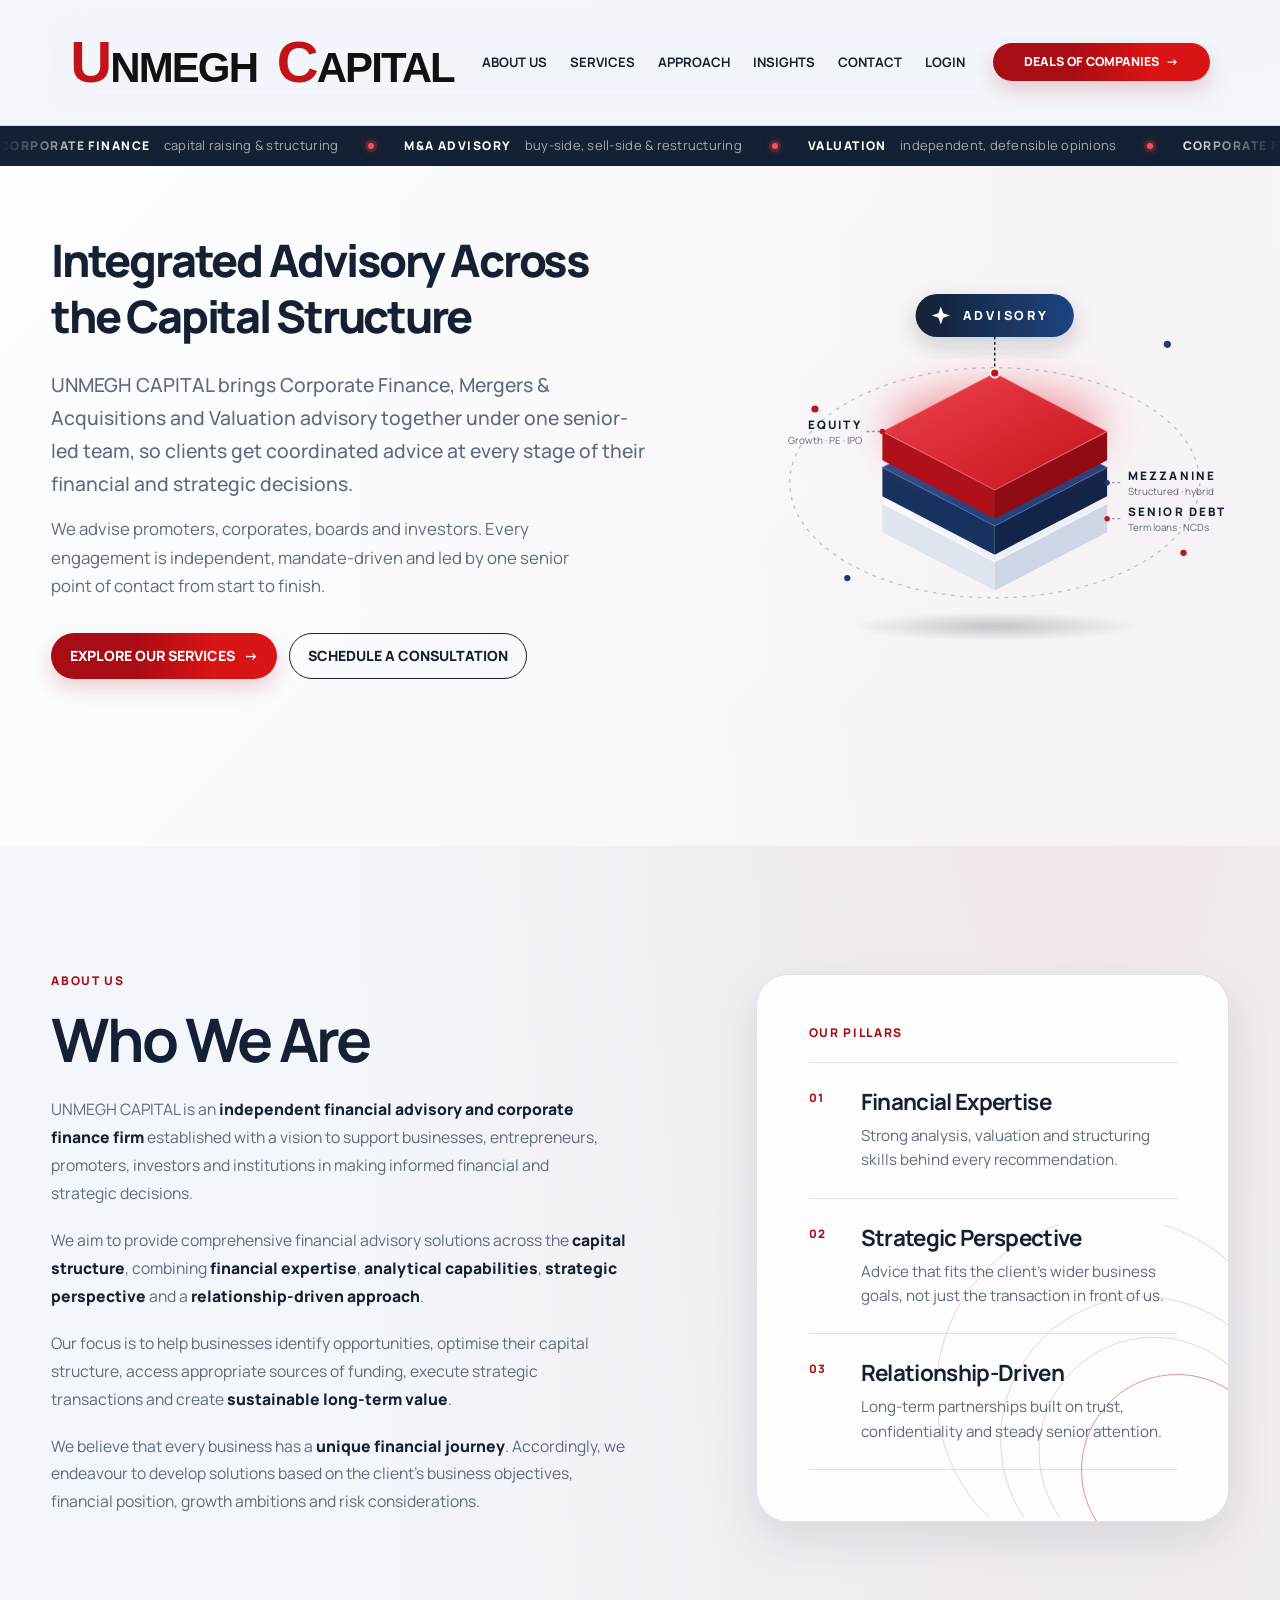
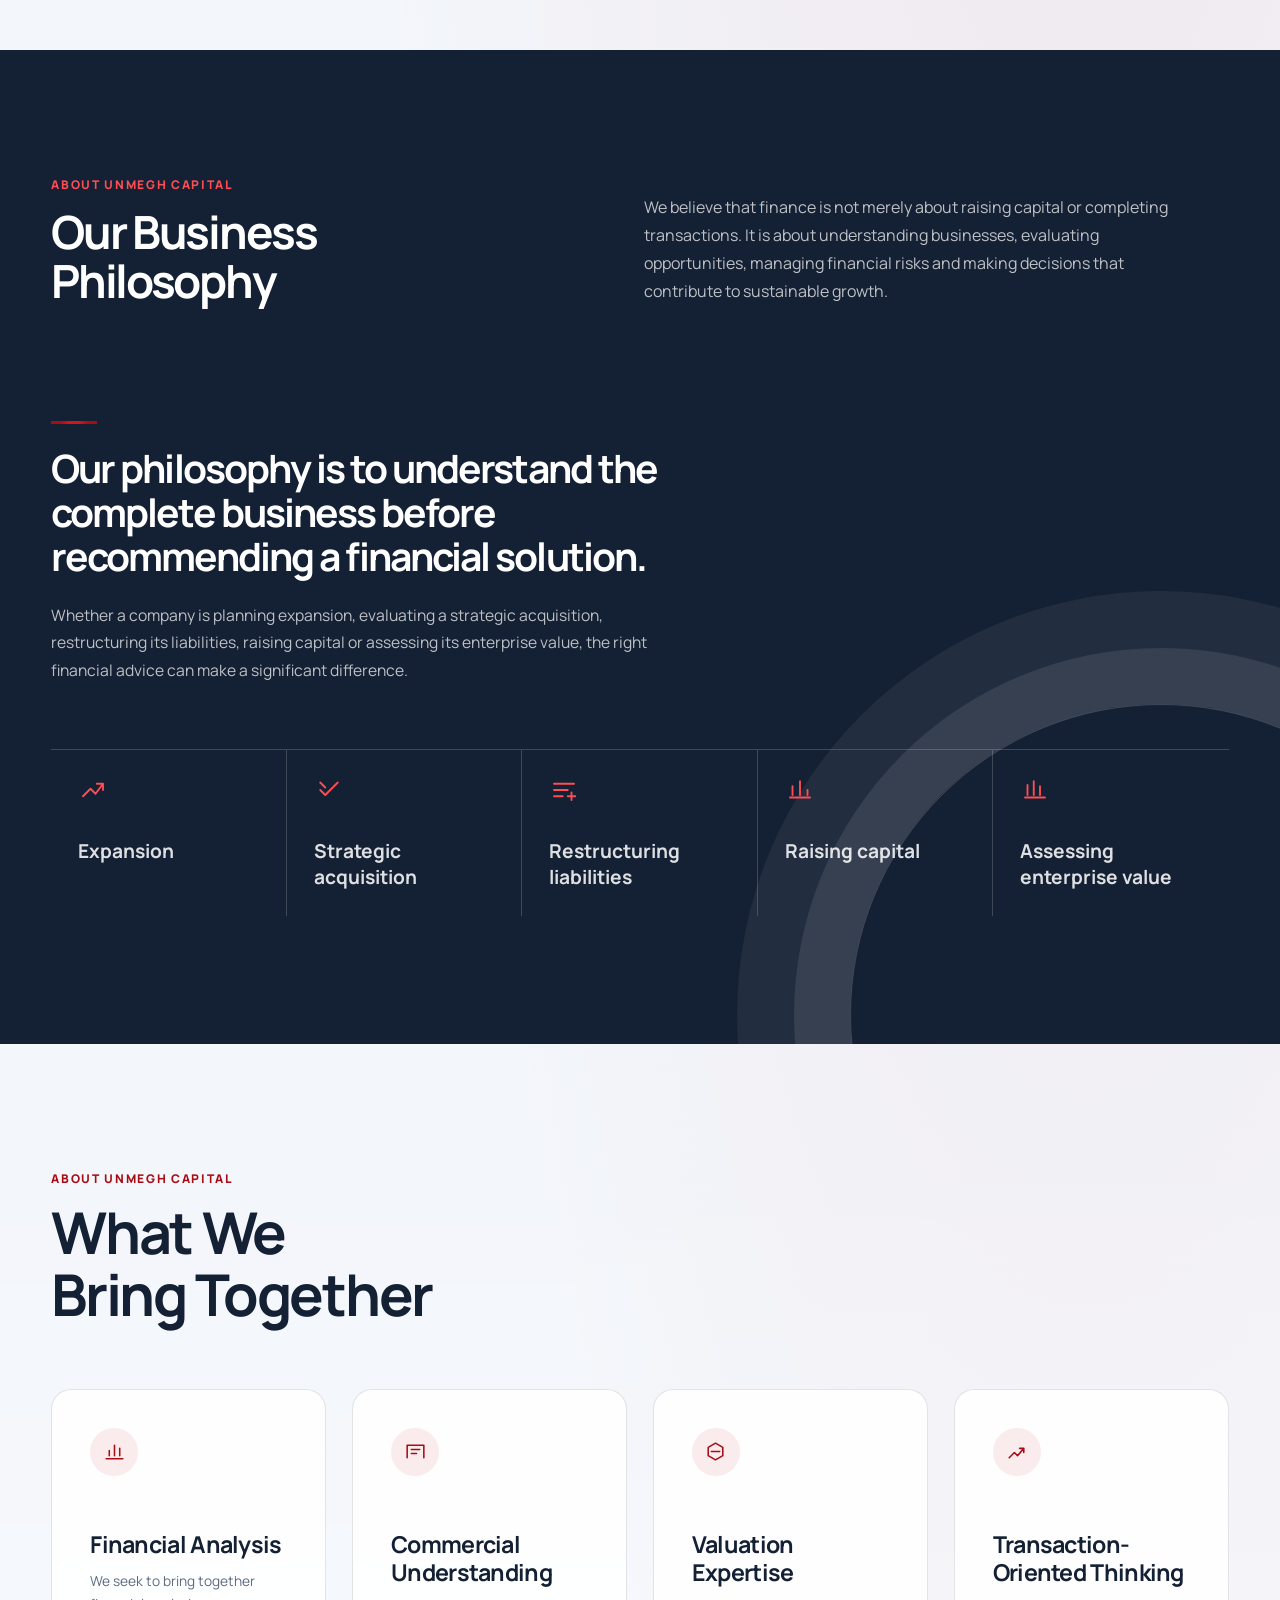
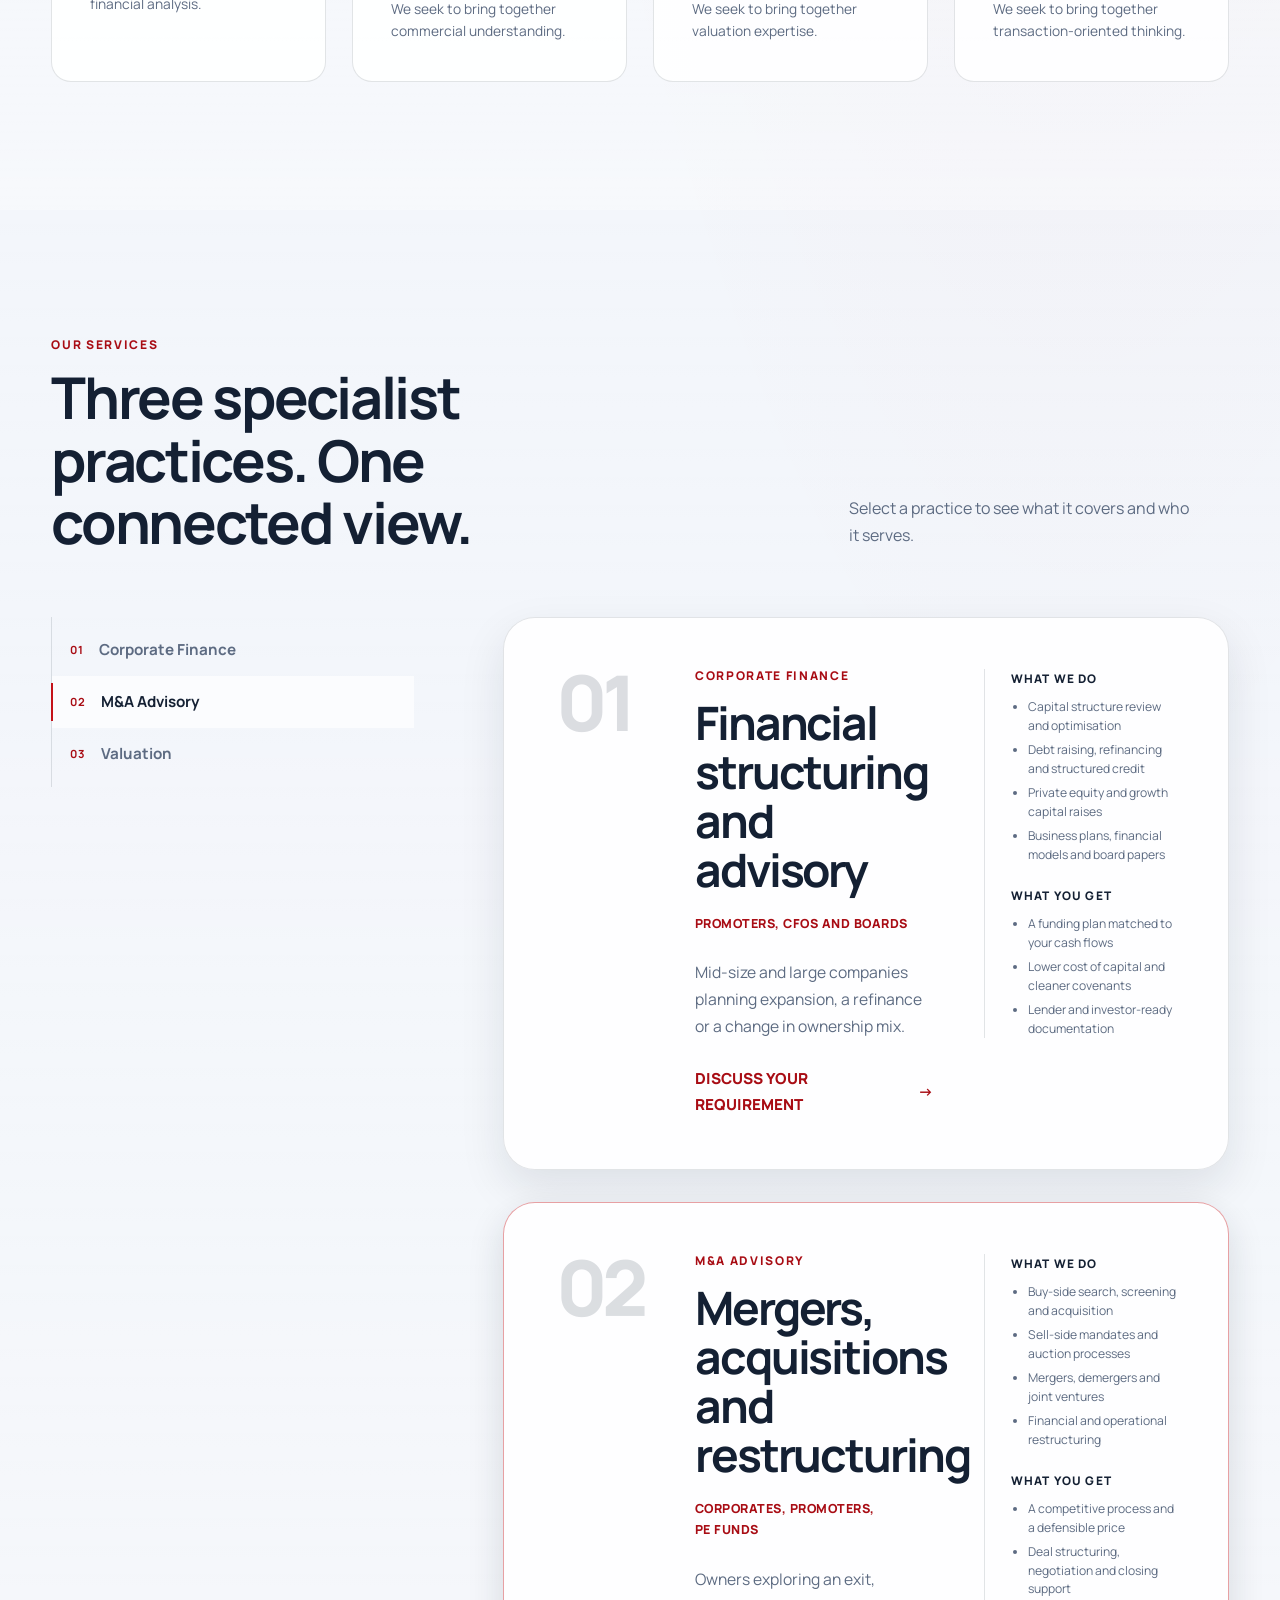
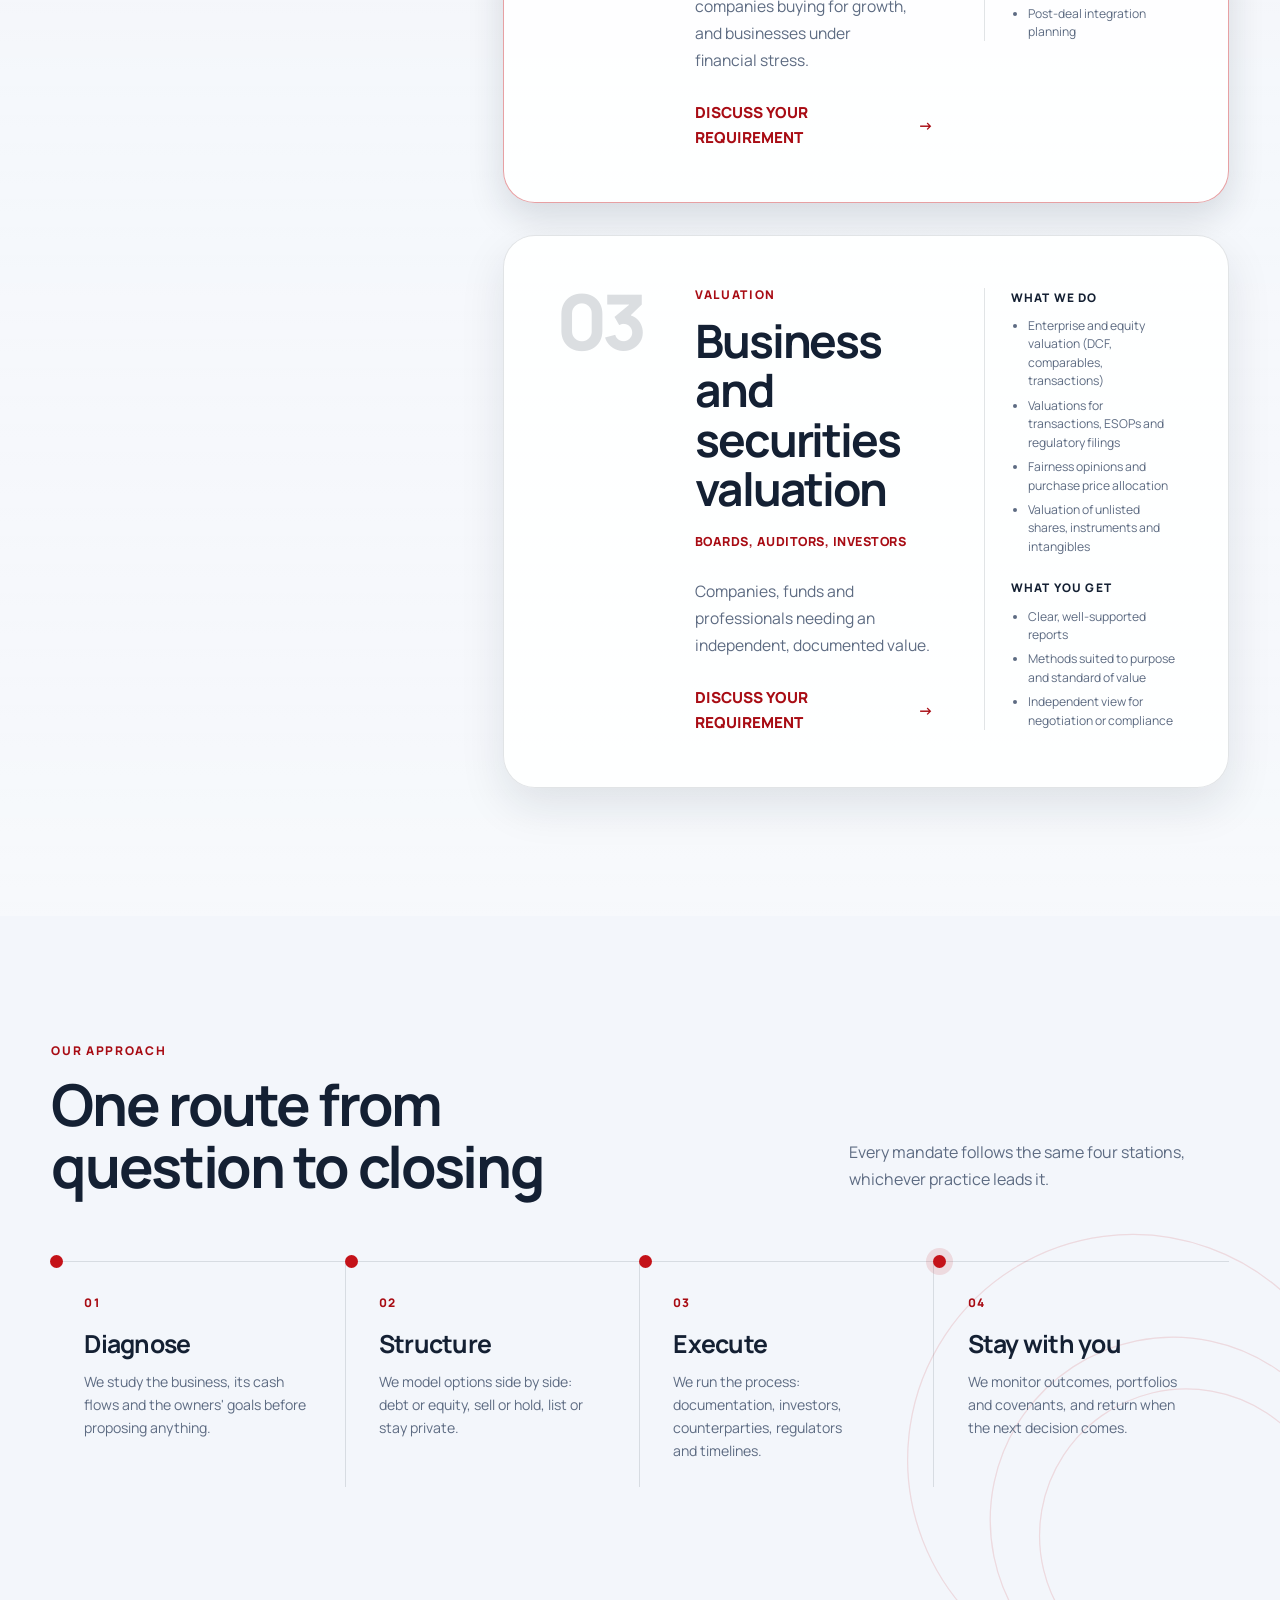
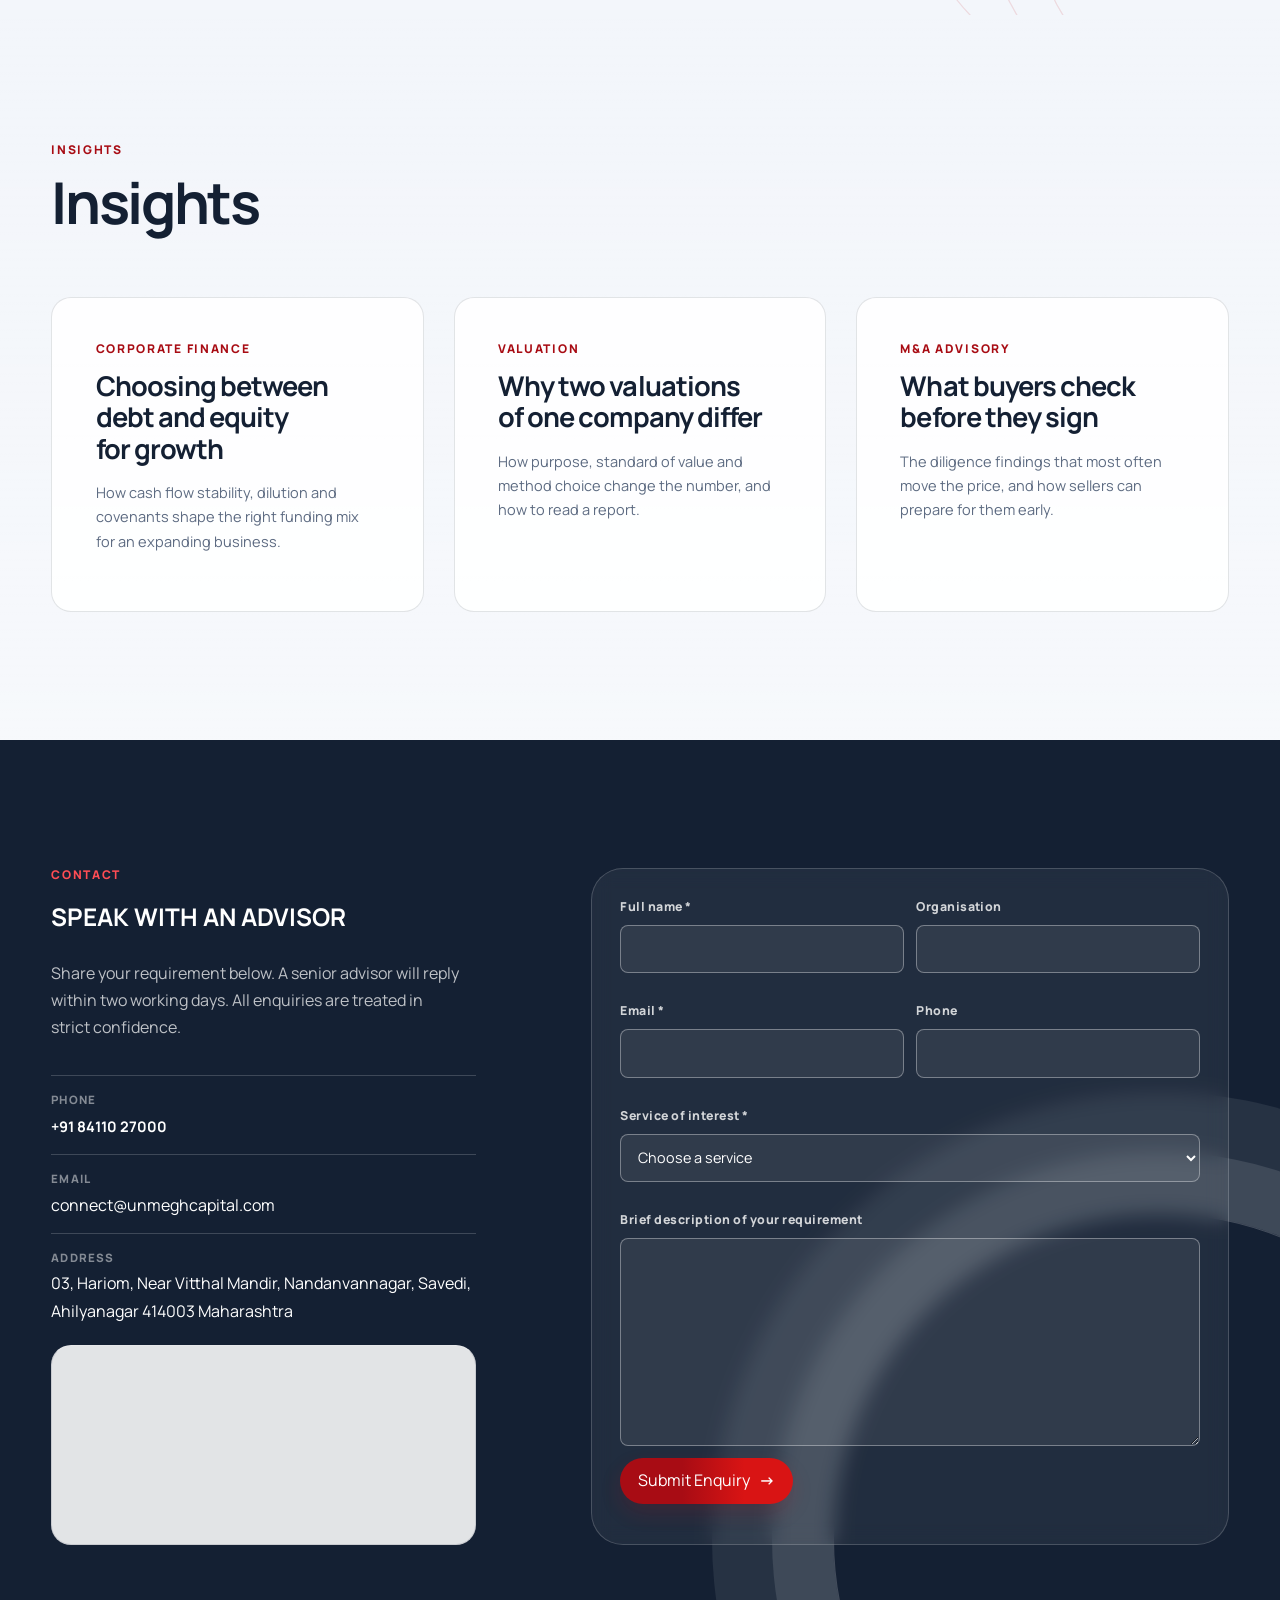
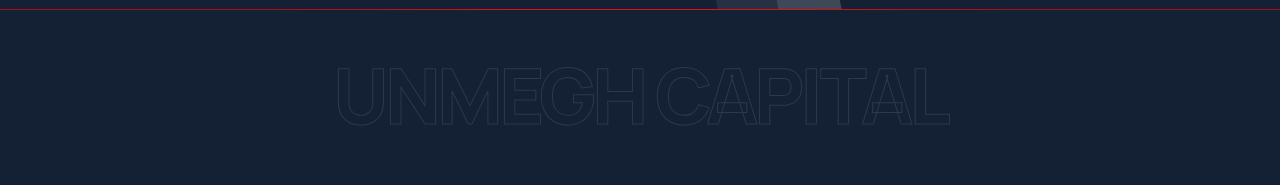
==== index.html @ 8dbcc955 "Replace hero illustration with a capital-structure stack Co-Authored-By: Claude Opus 5.5 <noreply@an" ====
<!doctype html>
<html lang="en">
  <head>
    <meta charset="UTF-8" />
    <meta name="viewport" content="width=device-width, initial-scale=1.0" />
    <meta name="description" content="Independent corporate finance, M&amp;A and valuation advisory." />
    <title>UNMEGH CAPITAL</title>
    <link rel="preconnect" href="https://fonts.googleapis.com" />
    <link rel="preconnect" href="https://fonts.gstatic.com" crossorigin />
    <link href="https://fonts.googleapis.com/css2?family=Manrope:wght@400;500;600;700;800&amp;display=swap" rel="stylesheet" />
    <link rel="stylesheet" href="css/style.css" />
  </head>
  <body class="motion-site" id="top">
    <a class="skip-link" href="#main-content">Skip to content</a>

    <svg class="thread" viewBox="0 0 2 1000" preserveAspectRatio="none" aria-hidden="true">
      <path d="M1 0V1000" pathLength="1" />
    </svg>

    <header class="motion-header" id="page-header">
      <div class="motion-header__inner shell">
        <a class="wordmark" href="#top" aria-label="UNMEGH CAPITAL home"> <span>U</span>NMEGH &nbsp; <span>C</span>APITAL</a>
        <button class="menu-toggle" type="button" aria-expanded="false" aria-controls="site-menu">
          <span></span><span></span><span class="sr-only">Open navigation</span>
        </button>
        <nav class="motion-nav" id="site-menu" aria-label="Main navigation">
          <a href="#about">About Us</a>
          <a href="index.html#services">Services</a>
          <a href="#approach">Approach</a>
          <a href="#insights">Insights</a>
          <a href="#contact">Contact</a>
          <a href="#">Login</a>
          <a class="nav-extra" href="#">Deals of Companies</a>
        </nav>
        <a class="button button--primary header-cta" href="#">Deals of Companies <b aria-hidden="true">&rarr;</b></a>
      </div>
    </header>

    <main id="main-content">
      <section class="capability-marquee" aria-label="Our services">
        <div class="capability-marquee__track">
          <div><span><b>Corporate Finance</b> capital raising &amp; structuring</span><i></i><span><b>M&amp;A Advisory</b> buy-side, sell-side &amp; restructuring</span><i></i><span><b>Valuation</b> independent, defensible opinions</span><i></i><span><b>Corporate Finance</b> capital raising &amp; structuring</span><i></i><span><b>M&amp;A Advisory</b> buy-side, sell-side &amp; restructuring</span><i></i><span><b>Valuation</b> independent, defensible opinions</span><i></i></div>
          <div aria-hidden="true"><span><b>Corporate Finance</b> capital raising &amp; structuring</span><i></i><span><b>M&amp;A Advisory</b> buy-side, sell-side &amp; restructuring</span><i></i><span><b>Valuation</b> independent, defensible opinions</span><i></i><span><b>Corporate Finance</b> capital raising &amp; structuring</span><i></i><span><b>M&amp;A Advisory</b> buy-side, sell-side &amp; restructuring</span><i></i><span><b>Valuation</b> independent, defensible opinions</span><i></i></div>
        </div>
      </section>
      <section class="home-hero section" aria-labelledby="hero-title">
        <div class="shell home-hero__grid">
          <div class="home-hero__copy" data-reveal>
            <!-- <p class="eyebrow">UNMEGH CAPITAL</p> -->
            <h1 id="hero-title">Integrated Advisory Across the Capital Structure</h1>
            <p>UNMEGH CAPITAL brings Corporate Finance, Mergers &amp; Acquisitions and Valuation advisory together under one senior-led team, so clients get coordinated advice at every stage of their financial and strategic decisions.</p>
            <p class="home-hero__support">We advise promoters, corporates, boards and investors. Every engagement is independent, mandate-driven and led by one senior point of contact from start to finish.</p>
            <div class="home-hero__actions">
              <a class="button button--primary" href="#services">Explore Our Services <b aria-hidden="true">&rarr;</b></a>
              <a class="button button--outline" href="#contact">Schedule a Consultation</a>
            </div>
          </div>
          <div class="home-hero__side" data-reveal>
            <svg class="hero-illustration" viewBox="0 0 520 440" role="img" aria-label="Illustration of the capital structure: senior debt, mezzanine and equity layers, with advisory across all of them">
              <defs>
                <linearGradient id="hs-red" x1="0" y1="0" x2="1" y2="1"><stop offset="0" stop-color="#ef4352" /><stop offset="1" stop-color="#c41219" /></linearGradient>
                <linearGradient id="hs-navy" x1="0" y1="0" x2="1" y2="1"><stop offset="0" stop-color="#2f5596" /><stop offset="1" stop-color="#1f3b73" /></linearGradient>
                <linearGradient id="hs-light" x1="0" y1="0" x2="1" y2="1"><stop offset="0" stop-color="#ffffff" /><stop offset="1" stop-color="#e6ebf3" /></linearGradient>
                <linearGradient id="hs-pill" x1="0" y1="0" x2="1" y2="0"><stop offset="0" stop-color="#142033" /><stop offset="1" stop-color="#1f4482" /></linearGradient>
                <radialGradient id="hs-shadow" cx="50%" cy="50%" r="50%"><stop offset="0" stop-color="#142033" stop-opacity=".22" /><stop offset="1" stop-color="#142033" stop-opacity="0" /></radialGradient>
                <filter id="hs-blur" x="-50%" y="-50%" width="200%" height="200%"><feGaussianBlur stdDeviation="22" /></filter>
                <filter id="hs-drop" x="-20%" y="-30%" width="140%" height="180%"><feDropShadow dx="0" dy="10" stdDeviation="12" flood-color="#142033" flood-opacity=".18" /></filter>
              </defs>
              <ellipse cx="260" cy="250" rx="228" ry="128" fill="none" stroke="#8a97ad" stroke-opacity=".55" stroke-width="1.4" stroke-dasharray="4 6" />
              <circle cx="60" cy="168" r="4" fill="#c41219" /><circle cx="452" cy="96" r="4" fill="#1f3b73" /><circle cx="96" cy="356" r="3.5" fill="#1f3b73" /><circle cx="470" cy="328" r="3.5" fill="#c41219" />
              <ellipse cx="260" cy="410" rx="160" ry="16" fill="url(#hs-shadow)" />
              <polygon points="135,273 260,338 260,370 135,305" fill="#dfe5ef" /><polygon points="260,338 385,273 385,305 260,370" fill="#cdd6e4" /><polygon points="260,208 385,273 260,338 135,273" fill="url(#hs-light)" stroke="#ffffff" stroke-opacity=".6" stroke-width="1.2" />
              <polygon points="135,233 260,298 260,330 135,265" fill="#18325f" /><polygon points="260,298 385,233 385,265 260,330" fill="#122548" /><polygon points="260,168 385,233 260,298 135,233" fill="url(#hs-navy)" stroke="#4a6fae" stroke-opacity=".6" stroke-width="1.2" />
              <ellipse cx="260" cy="190" rx="120" ry="48" fill="#e8384a" opacity=".45" filter="url(#hs-blur)" />
              <g class="hero-illustration__float">
                <polygon points="135,193 260,258 260,290 135,225" fill="#b0101a" /><polygon points="260,258 385,193 385,225 260,290" fill="#8f0c14" /><polygon points="260,128 385,193 260,258 135,193" fill="url(#hs-red)" stroke="#ff8a94" stroke-opacity=".6" stroke-width="1.2" />
                <circle class="hero-illustration__pulse" cx="260" cy="128" r="5" fill="#c41219" />
                <circle cx="260" cy="128" r="5" fill="#c41219" stroke="#ffffff" stroke-width="2" />
              </g>
              <path d="M260 88V122" stroke="#142033" stroke-width="1.6" stroke-dasharray="2 4" stroke-linecap="round" />
              <g filter="url(#hs-drop)"><rect x="172" y="40" width="176" height="48" rx="24" fill="url(#hs-pill)" /></g>
              <path d="M200 54l2.6 7.4 7.4 2.6-7.4 2.6-2.6 7.4-2.6-7.4-7.4-2.6 7.4-2.6z" fill="#ffffff" />
              <text x="272" y="69" fill="#ffffff" font-size="14" font-weight="800" letter-spacing="3" text-anchor="middle">ADVISORY</text>
              <g fill="none" stroke="#8a97ad" stroke-width="1.4" stroke-dasharray="2 4" stroke-linecap="round">
                <path d="M118 193H135" /><path d="M385 250H402" /><path d="M385 290H402" />
              </g>
              <circle cx="135" cy="193" r="3" fill="#c41219" /><circle cx="385" cy="250" r="3" fill="#1f3b73" /><circle cx="385" cy="290" r="3" fill="#c41219" />
              <g font-weight="800" letter-spacing="2.4" font-size="13" fill="#142033">
                <text x="112" y="190" text-anchor="end">EQUITY</text>
                <text x="408" y="247">MEZZANINE</text>
                <text x="408" y="287">SENIOR DEBT</text>
              </g>
              <g font-size="11" fill="#5d6b82">
                <text x="112" y="207" text-anchor="end">Growth · PE · IPO</text>
                <text x="408" y="264">Structured · hybrid</text>
                <text x="408" y="304">Term loans · NCDs</text>
              </g>
            </svg>
          </div>
        </div>
      </section>

      <section class="about-intro section" id="about" aria-labelledby="who-we-are-title">
        <div class="shell about-intro__grid">
          <div class="about-copy" data-reveal>
             <div><p class="eyebrow">About Us<h1></h1></p></div>
            <h2 id="who-we-are-title">Who We Are</h2>
            <p>UNMEGH CAPITAL is an <strong>independent financial advisory and corporate finance firm</strong> established with a vision to support businesses, entrepreneurs, promoters, investors and institutions in making informed financial and strategic decisions.</p>
            <p>We aim to provide comprehensive financial advisory solutions across the <strong>capital structure</strong>, combining <strong>financial expertise</strong>, <strong>analytical capabilities</strong>, <strong>strategic perspective</strong> and a <strong>relationship-driven approach</strong>.</p>
            <p>Our focus is to help businesses identify opportunities, optimise their capital structure, access appropriate sources of funding, execute strategic transactions and create <strong>sustainable long-term value</strong>.</p>
            <p>We believe that every business has a <strong>unique financial journey</strong>. Accordingly, we endeavour to develop solutions based on the client's business objectives, financial position, growth ambitions and risk considerations.</p>
          </div>

          <aside class="about-pillar-panel" aria-labelledby="pillars-title" data-reveal>
            <svg class="about-pillar-panel__arcs" viewBox="0 0 400 400" aria-hidden="true"><path d="M52 300A180 180 0 1 1 349 115M88 300A145 145 0 1 1 333 140M125 300A110 110 0 1 1 317 165" /></svg>
            <p class="eyebrow about-pillar-panel__title" id="pillars-title">Our Pillars</p>
            <ul class="about-pillar-list">
              <li><span aria-hidden="true">01</span><div><strong>Financial Expertise</strong><p>Strong analysis, valuation and structuring skills behind every recommendation.</p></div></li>
              <li><span aria-hidden="true">02</span><div><strong>Strategic Perspective</strong><p>Advice that fits the client's wider business goals, not just the transaction in front of us.</p></div></li>
              <li><span aria-hidden="true">03</span><div><strong>Relationship-Driven</strong><p>Long-term partnerships built on trust, confidentiality and steady senior attention.</p></div></li>
            </ul>
          </aside>
        </div>
      </section>

      <section class="about-philosophy section section--dark" aria-labelledby="philosophy-title">
        <div class="shell">
          <div class="about-philosophy__intro" data-reveal>
            <div>
              <p class="eyebrow">About UNMEGH CAPITAL</p>
              <h2 id="philosophy-title">Our Business Philosophy</h2>
            </div>
            <p>We believe that finance is not merely about raising capital or completing transactions. It is about understanding businesses, evaluating opportunities, managing financial risks and making decisions that contribute to sustainable growth.</p>
          </div>
          <blockquote class="about-quote" data-reveal>Our philosophy is to understand the complete business before recommending a financial solution.</blockquote>
          <p class="about-philosophy__context" data-reveal>Whether a company is planning expansion, evaluating a strategic acquisition, restructuring its liabilities, raising capital or assessing its enterprise value, the right financial advice can make a significant difference.</p>
          <ul class="scenario-grid" aria-label="Business scenarios">
            <li data-reveal><svg viewBox="0 0 24 24" aria-hidden="true"><path d="M4 17 10 11l4 4 6-8M15 7h5v5" /></svg><span>Expansion</span></li>
            <li data-reveal><svg viewBox="0 0 24 24" aria-hidden="true"><path d="m5 12 4 4L19 6M5 6l4 4" /></svg><span>Strategic acquisition</span></li>
            <li data-reveal><svg viewBox="0 0 24 24" aria-hidden="true"><path d="M4 7h16M4 12h11M4 17h7M18 14v6m-3-3h6" /></svg><span>Restructuring liabilities</span></li>
            <li data-reveal><svg viewBox="0 0 24 24" aria-hidden="true"><path d="M4 18h16M6 16V9m6 7V5m6 11v-4" /></svg><span>Raising capital</span></li>
            <li data-reveal><svg viewBox="0 0 24 24" aria-hidden="true"><path d="M4 18h16M6 16V8m5 8V5m5 11v-7" /></svg><span>Assessing enterprise value</span></li>
          </ul>
        </div>
      </section>

      <section class="about-strengths section" aria-labelledby="strengths-title">
        <div class="shell">
          <div class="section-heading" data-reveal>
            <div><p class="eyebrow">About UNMEGH CAPITAL</p><h2 id="strengths-title">What We Bring Together</h2></div>
          </div>
          <div class="strength-grid">
            <article data-reveal><span class="strength-icon"><svg viewBox="0 0 24 24" aria-hidden="true"><path d="M4 19h16M7 16v-5m5 5V6m5 10V9" /></svg></span><h3>Financial Analysis</h3><p>We seek to bring together financial analysis.</p></article>
            <article data-reveal><span class="strength-icon"><svg viewBox="0 0 24 24" aria-hidden="true"><path d="M4 18V6h16v12M8 10h8M8 14h5" /></svg></span><h3>Commercial Understanding</h3><p>We seek to bring together commercial understanding.</p></article>
            <article data-reveal><span class="strength-icon"><svg viewBox="0 0 24 24" aria-hidden="true"><path d="M12 4 5 8v8l7 4 7-4V8l-7-4Zm-4 8h8" /></svg></span><h3>Valuation Expertise</h3><p>We seek to bring together valuation expertise.</p></article>
            <article data-reveal><span class="strength-icon"><svg viewBox="0 0 24 24" aria-hidden="true"><path d="M5 18 10 13l3 3 6-7M15 9h4v4" /></svg></span><h3>Transaction-Oriented Thinking</h3><p>We seek to bring together transaction-oriented thinking.</p></article>
          </div>
        </div>
      </section>


      <!-- <section class="capability-marquee" aria-label="Our services">
        <div class="capability-marquee__track">
          <div>Corporate Finance <i>&#9670;</i> M&amp;A Advisory <i>&#9670;</i> Valuation <i>&#9670;</i> Corporate Finance <i>&#9670;</i> M&amp;A Advisory <i>&#9670;</i> Valuation <i>&#9670;</i></div>
          <div aria-hidden="true">Corporate Finance <i>&#9670;</i> M&amp;A Advisory <i>&#9670;</i> Valuation <i>&#9670;</i> Corporate Finance <i>&#9670;</i> M&amp;A Advisory <i>&#9670;</i> Valuation <i>&#9670;</i></div>
        </div>
      </section> -->

      <section class="businesses section" id="services" aria-labelledby="services-title">
        <div class="shell">
          <div class="section-heading" data-reveal>
            <div><p class="eyebrow">Our services</p><h2 id="services-title">Three specialist practices. One connected view.</h2></div>
            <p>Select a practice to see what it covers and who it serves.</p>
          </div>
          <div class="business-layout">
            <div class="business-index" role="tablist" aria-label="UNMEGH CAPITAL practices">
              <button role="tab" aria-selected="true" aria-controls="business-0" data-business-index="0"><em>01</em> Corporate Finance</button>
              <button role="tab" aria-selected="false" aria-controls="business-1" data-business-index="1"><em>02</em> M&amp;A Advisory</button>
              <button role="tab" aria-selected="false" aria-controls="business-2" data-business-index="2"><em>03</em> Valuation</button>
            </div>
            <div class="business-stage">
              <div class="business-panels">
                <article class="business-panel is-active" id="business-0" role="tabpanel" data-business-panel="0">
                  <span class="business-panel__number">01</span>
                  <div class="practice-copy"><p class="eyebrow">Corporate Finance</p><h3>Financial structuring and advisory</h3><p class="practice-client">Promoters, CFOs and boards</p><p>Mid-size and large companies planning expansion, a refinance or a change in ownership mix.</p><a class="text-link" href="#contact" data-service="corporate-finance" aria-label="Discuss your Corporate Finance requirement">Discuss Your Requirement <b aria-hidden="true">&rarr;</b></a></div>
                  <div class="practice-details"><div><h4>What we do</h4><ul><li>Capital structure review and optimisation</li><li>Debt raising, refinancing and structured credit</li><li>Private equity and growth capital raises</li><li>Business plans, financial models and board papers</li></ul></div><div><h4>What you get</h4><ul><li>A funding plan matched to your cash flows</li><li>Lower cost of capital and cleaner covenants</li><li>Lender and investor-ready documentation</li></ul></div></div>
                </article>
                <article class="business-panel" id="business-1" role="tabpanel" data-business-panel="1">
                  <span class="business-panel__number">02</span>
                  <div class="practice-copy"><p class="eyebrow">M&amp;A Advisory</p><h3>Mergers, acquisitions and restructuring</h3><p class="practice-client">Corporates, promoters, PE funds</p><p>Owners exploring an exit, companies buying for growth, and businesses under financial stress.</p><a class="text-link" href="#contact" data-service="ma-advisory" aria-label="Discuss your M&amp;A Advisory requirement">Discuss Your Requirement <b aria-hidden="true">&rarr;</b></a></div>
                  <div class="practice-details"><div><h4>What we do</h4><ul><li>Buy-side search, screening and acquisition</li><li>Sell-side mandates and auction processes</li><li>Mergers, demergers and joint ventures</li><li>Financial and operational restructuring</li></ul></div><div><h4>What you get</h4><ul><li>A competitive process and a defensible price</li><li>Deal structuring, negotiation and closing support</li><li>Post-deal integration planning</li></ul></div></div>
                </article>
                <article class="business-panel" id="business-2" role="tabpanel" data-business-panel="2">
                  <span class="business-panel__number">03</span>
                  <div class="practice-copy"><p class="eyebrow">Valuation</p><h3>Business and securities valuation</h3><p class="practice-client">Boards, auditors, investors</p><p>Companies, funds and professionals needing an independent, documented value.</p><a class="text-link" href="#contact" data-service="valuation" aria-label="Discuss your Valuation requirement">Discuss Your Requirement <b aria-hidden="true">&rarr;</b></a></div>
                  <div class="practice-details"><div><h4>What we do</h4><ul><li>Enterprise and equity valuation (DCF, comparables, transactions)</li><li>Valuations for transactions, ESOPs and regulatory filings</li><li>Fairness opinions and purchase price allocation</li><li>Valuation of unlisted shares, instruments and intangibles</li></ul></div><div><h4>What you get</h4><ul><li>Clear, well-supported reports</li><li>Methods suited to purpose and standard of value</li><li>Independent view for negotiation or compliance</li></ul></div></div>
                </article>
              </div>
              <div class="business-steps" aria-hidden="true"><span></span><span></span><span></span></div>
            </div>
          </div>
        </div>
      </section>

      <section class="approach section" id="approach" aria-labelledby="approach-title">
        <div class="shell">
          <div class="section-heading" data-reveal>
            <div><p class="eyebrow">Our approach</p><h2 id="approach-title">One route from question to closing</h2></div>
            <p>Every mandate follows the same four stations, whichever practice leads it.</p>
          </div>
          <div class="route-grid">
            <article data-reveal><span>01</span><h3>Diagnose</h3><p>We study the business, its cash flows and the owners' goals before proposing anything.</p></article>
            <article data-reveal><span>02</span><h3>Structure</h3><p>We model options side by side: debt or equity, sell or hold, list or stay private.</p></article>
            <article data-reveal><span>03</span><h3>Execute</h3><p>We run the process: documentation, investors, counterparties, regulators and timelines.</p></article>
            <article data-reveal><span>04</span><h3>Stay with you</h3><p>We monitor outcomes, portfolios and covenants, and return when the next decision comes.</p></article>
          </div>
        </div>
        <svg class="watermark watermark--approach" viewBox="0 0 400 400" aria-hidden="true"><path d="M52 300A180 180 0 1 1 349 115M88 300A145 145 0 1 1 333 140M125 300A110 110 0 1 1 317 165" /></svg>
      </section>

      <section class="insights section" id="insights" aria-labelledby="insights-title">
        <div class="shell">
          <div class="section-heading" data-reveal><div><p class="eyebrow">Insights</p><h2 id="insights-title">Insights</h2></div></div>
          <div class="insight-grid">
            <article data-reveal><p class="eyebrow">Corporate finance</p><h3>Choosing between debt and equity for growth</h3><p>How cash flow stability, dilution and covenants shape the right funding mix for an expanding business.</p></article>
            <article data-reveal><p class="eyebrow">Valuation</p><h3>Why two valuations of one company differ</h3><p>How purpose, standard of value and method choice change the number, and how to read a report.</p></article>
            <article data-reveal><p class="eyebrow">M&amp;A advisory</p><h3>What buyers check before they sign</h3><p>The diligence findings that most often move the price, and how sellers can prepare for them early.</p></article>
          </div>
        </div>
      </section>

      <section class="contact section section--dark" id="contact" aria-labelledby="contact-title">
        <div class="shell contact-grid">
          <div class="contact-copy" data-reveal>
            <p class="eyebrow">Contact</p><h2 id="contact-title">SPEAK WITH AN ADVISOR</h2>
            <p>Share your requirement below. A senior advisor will reply within two working days. All enquiries are treated in strict confidence.</p>
            <dl class="contact-details"><div><dt>Phone</dt><dd><a href="tel:+918411027000">+91 84110 27000</a></dd></div><div><dt>Email</dt><dd>connect@unmeghcapital.com</dd></div><div><dt>Address</dt><dd>
              03, Hariom, Near Vitthal Mandir, Nandanvannagar, Savedi, Ahilyanagar 414003 Maharashtra
              <section class="contact-map">
  <div class="contact-map__container">
    <iframe
      src="https://www.google.com/maps/embed?pb=!1m17!1m12!1m3!1d17501.09181695616!2d74.72070186121489!3d19.149651890731576!2m3!1f0!2f0!3f0!3m2!1i1024!2i768!4f13.1!3m2!1m1!2s!5e1!3m2!1sen!2sin!4v1795507110536!5m2!1sen!2sin"
      width="600"
      height="450"
      style="border:0;"
      allowfullscreen=""
      loading="lazy"
      referrerpolicy="strict-origin-when-cross-origin">
    </iframe>
  </div>
</section></dd></div></dl>
          </div>
          <form class="contact-form" id="contact-form" novalidate data-reveal>
            <div><label for="f-name">Full name *</label><input id="f-name" name="name" autocomplete="name" required /><p class="form-error" id="e-name"></p></div>
            <div><label for="f-org">Organisation</label><input id="f-org" name="org" autocomplete="organization" /></div>
            <div><label for="f-email">Email *</label><input id="f-email" name="email" type="email" autocomplete="email" required /><p class="form-error" id="e-email"></p></div>
            <div><label for="f-phone">Phone</label><input id="f-phone" name="phone" type="tel" autocomplete="tel" /></div>
            <div class="contact-form__full"><label for="f-svc">Service of interest *</label><select id="f-svc" name="svc" required><option value="">Choose a service</option><option value="corporate-finance">Corporate Finance</option><option value="ma-advisory">M&amp;A Advisory</option><option value="valuation">Valuation</option><option value="other">Not sure yet</option></select><p class="form-error" id="e-svc"></p></div>
            <div class="contact-form__full contact-form__message"><label for="f-msg">Brief description of your requirement</label><textarea id="f-msg" name="msg"></textarea></div>
            <div class="contact-form__full"><button class="button button--primary" type="submit">Submit Enquiry <b aria-hidden="true">&rarr;</b></button></div>
            <p class="form-message contact-form__full" id="form-message" role="status"></p>
          </form>
        </div>
      </section>
    </main>

    <footer class="site-footer">
      <div class="shell footer-grid">
        <!-- <div class="footer-brand"><a class="wordmark wordmark--light" href="#top">UNMEGH<span></span>CAPITAL</a><p>Independent corporate finance, M&amp;A and valuation advisory.</p><p><a href="mailto:connect@unmeghcapital.com">connect@unmeghcapital.com</a><br /><a href="tel:+918411027000">+91 84110 27000</a><br /><a href="https://www.unmeghcapital.com">www.unmeghcapital.com</a></p></div>
        <div><h2>Services</h2><a href="#services" data-service="corporate-finance">Corporate Finance</a><a href="#services" data-service="ma-advisory">M&amp;A Advisory</a><a href="#services" data-service="valuation">Valuation</a></div>
        <div><h2>Firm</h2><a href="about.html">About Us</a><a href="#approach">Approach</a><a href="#insights">Insights</a><a href="#contact">Contact</a></div>
      </div>
      <div class="shell footer-legal"><p>&copy; 2026 UNMEGH CAPITAL.</p><a class="back-to-top" href="#top" aria-label="Back to top">&uarr;</a></div> -->
      <div class="footer-ghost" aria-hidden="true">UNMEGH CAPITAL</div>
    </footer>

    <script type="module" src="js/main.js"></script>
  </body>
</html>
---- css/style.css ----
:root {
  --bg: #f3f6fb;
  --surface: rgba(255, 255, 255, 0.88);
  --surface-strong: #ffffff;
  --text: #142033;
  --muted: #5d6b82;
  --logo:#111111;
  --line: rgba(20, 32, 51, 0.12);
  --accent: #c41219;
  --accent-mid: #d91414;
  --accent-light: #ff4d54;
  --accent-dark: #a80c14;
  --accent-gradient: linear-gradient(90deg,rgba(168, 12, 20, 1) 20%, rgba(217, 20, 20, 1) 40%, rgba(217, 20, 20, 1) 60%, rgba(168, 12, 20, 1) 80%);
  --shadow: 0 18px 45px rgb(255, 230, 0);

}

* {
  box-sizing: border-box;
}

html {
  scroll-behavior: smooth;
}

body {
  margin: 0;
  font-family: "Manrope", sans-serif;
  color: var(--logo);
  background:
    radial-gradient(circle at top left, rgba(254, 6, 6, 0.296), transparent 28%)}

a {
  color: inherit;
  text-transform: uppercase;
  text-decoration: none;
}

.reveal {
  opacity: 0;
  transform: translateY(28px);
  transition:
    opacity 0.75s ease,
    transform 0.75s ease;
  transition-delay: var(--reveal-delay, 0s);

}

.reveal.is-visible {
  opacity: 1;
  transform: translateY(0);
}

.site-header {
  position: sticky;
  top: 0;
  z-index: 1000;
  padding: 18px 24px;
  backdrop-filter: blur(18px);
}

.navbar {
  max-width: 1180px;
  margin: 0 auto;
  padding: 16px 22px;
  display: flex;
  align-items: center;
  justify-content: space-between;
  gap: 20px;
  border: 1px solid var(--line);
  border-radius: 22px;
  background: var(--surface);
  box-shadow: var(--shadow);
}

.brand {
  display: flex;
  align-items: center;
  gap: 12px;
  min-width: 0;
}

.brand-text {
  font-size: 2rem;
  font-weight: 800;
  letter-spacing: 0.01em;
  white-space: nowrap;
}

.nav-links {
  list-style: none;
  display: flex;
  align-items: center;
  justify-content: center;
  gap: 28px;
  margin: 0;
  padding: 0;
  flex: 1;
  
}

.nav-links a {
  font-size: 0.96rem;
  font-weight: 600;
  color: var(--text);
}

.nav-cta {
  display: inline-flex;
  align-items: center;
  justify-content: center;
  min-height: 48px;
  padding: 0 22px;
  border-radius: 999px;
  background: var(--accent-gradient);
  color: #ffffff;
  font-size: 0.95rem;
  font-weight: 700;
  box-shadow: 0 10px 24px rgba(255, 80, 80, 0.633);
  text-transform: uppercase;

}

main {
  padding: -2px 24px 60px;
}

.hero {
  position: relative;
  isolation: isolate;
  overflow: hidden;
  max-width: 100wh;
  margin: 0 auto;
  min-height: calc(100vh - 120px);
  display: grid;
  grid-template-columns: 1.1fr 0.9fr;
  gap: 28px;
  align-items: center;
  padding: 40px 32px;
  border-radius: 32px;
}

.hero::before {
  content: "";
  position: absolute;
  inset: 0 auto auto 0;
  width: 100%;
  height: 90vh;
  background:
 linear-gradient(90deg,rgb(255, 208, 210) 28%, rgb(215, 26, 26) 50%, rgba(217, 20, 20, 1) 60%, rgba(168, 12, 20, 1) 80%), 
    url("images/bg-1.jpg") center/cover no-repeat;
  /*opacity: 0.5;*/
  z-index: 0;
  pointer-events: none;
}

.hero-content {
  position: relative;
  z-index: 1;
}

.hero-copy {
  padding: 24px 5px;
}

.eyebrow {
  margin: 0 0 14px;
  color: var(--accent-dark);
  font-size: 0.82rem;
  font-weight: 800;
  letter-spacing: 0.18em;
  text-transform: uppercase;
}

.hero h1 {
  margin: 0;
  max-width: 12ch;
  font-size: clamp(2.7rem, 6vw, 5rem);
  line-height: 0.96;
  letter-spacing: -0.05em;
}

.hero-text {
  max-width: 600px;
  margin: 22px 0 0;
  color: var(--muted);
  font-size: 1.05rem;
  line-height: 1.8;
}

.hero-card-wrap {
  display: flex;
}

.main-image {
  margin-top: 22px;
  max-width: 420px;
  border-radius: 18px;
  overflow: hidden;
  border: 1px solid rgba(255, 255, 255, 0.35);
  box-shadow: 0 18px 35px rgba(5, 16, 38, 0.35);
}

.main-image img {
  width: 100%;
  height: auto;
  display: block;
}

.feature-card {
  width: 80%;
  padding: 15px;
  border: 1px solid rgba(20, 32, 51, 0.08);
  border-radius: 28px;
  background:
    linear-gradient(180deg, rgba(255, 255, 255, 0.98) 0%, rgba(242, 248, 252, 0.98) 100%);
  box-shadow: var(--shadow);
}

.card-label {
  display: inline-block;
  margin-bottom: 16px;
  color: var(--accent-dark);
  font-size: 0.78rem;
  font-weight: 800;
  letter-spacing: 0.16em;
  text-transform: uppercase;
}

.feature-card h2 {
  margin: 0;
  font-size: clamp(2rem, 3vw, 2.8rem);
  line-height: 1.05;
  letter-spacing: -0.04em;
}

.feature-text {
  margin: 18px 0 0;
  max-width: 56ch;
  color: var(--muted);
  font-size: 1rem;
  line-height: 1.8;
}

.feature-points {
  margin-top: 28px;
  display: grid;
  gap: 18px;
}

.feature-point {
  display: grid;
  grid-template-columns: 56px 1fr;
  gap: 16px;
  align-items: start;
  padding: 12px;
  border-radius: 18px;
  background: rgba(255, 255, 255, 0.78);
  border: 1px solid rgba(20, 32, 51, 0.08);
}

.feature-icon {
  width: 56px;
  height: 56px;
  display: inline-flex;
  align-items: center;
  justify-content: center;
  border-radius: 16px;
  background: rgba(58, 124, 240, 0.12);
  color: var(--accent-dark);
}

.feature-icon svg {
  width: 26px;
  height: 26px;
  fill: none;
  stroke: currentColor;
  stroke-linecap: round;
  stroke-linejoin: round;
  stroke-width: 1.8;
}

.feature-point h3 {
  margin: 0 0 8px;
  font-size: 1.05rem;
}

.feature-point p {
  margin: 0;
  color: var(--muted);
  line-height: 1.7;
}

.reveal-section {
  min-height: 140vh;
  padding: 90px 24px 110px;
}

.gallery-section {
  min-height: auto;
}

.gallery-header {
  max-width: 1180px;
  margin: 0 auto 24px;
}

.gallery-header h2 {
  margin: 0 0 8px;
  font-size: clamp(1.8rem, 4vw, 2.8rem);
}

.gallery-header p {
  margin: 0;
  color: var(--muted);
}

.gallery-grid {
  max-width: 1180px;
  margin: 0 auto;
  display: grid;
  grid-template-columns: repeat(3, minmax(0, 1fr));
  gap: 18px;
}

.gallery-item {
  margin: 0;
  border-radius: 18px;
  overflow: hidden;
  border: 1px solid var(--line);
  background: #ffffff;
  box-shadow: var(--shadow);
}

.gallery-item img {
  width: 100%;
  height: 260px;
  object-fit: cover;
  display: block;
}

.reveal-panel {
  max-width: 1180px;
  margin: 0 auto;
  padding: 40px 32px;
  border-radius: 32px;
  background: linear-gradient(180deg, #11233f 0%, #1a3f72 100%);
  box-shadow: var(--shadow);
}

.reveal-kicker {
  margin: 0 0 18px;
  color: rgba(255, 255, 255, 0.72);
  font-size: 0.82rem;
  font-weight: 800;
  letter-spacing: 0.18em;
  text-transform: uppercase;
}

#reveal-text {
  margin: 0;
  max-width: 18ch;
  font-size: clamp(2.5rem, 5vw, 4.8rem);
  line-height: 1.08;
  letter-spacing: -0.05em;
}

.word {
  display: inline-block;
  margin-right: 0.3em;
  color: #333;
  transition: color 0.35s ease;
}

@media (max-width: 960px) {
  .navbar {
    flex-wrap: wrap;
    justify-content: center;
  }

  .brand,
  .nav-cta {
    width: 100%;
    justify-content: center;
  }

  .nav-links {
    order: 3;
    width: 100%;
    flex-wrap: wrap;
    gap: 18px 22px;
  }

  .hero {
    grid-template-columns: 1fr;
    padding: 28px 22px;
  }

  .hero h1,
  .hero-text {
    max-width: none;
  }

  .feature-card {
    padding: 24px;
  }

  .reveal-section {
    min-height: auto;
    padding-top: 70px;
    padding-bottom: 90px;
  }

  .gallery-grid {
    grid-template-columns: 1fr 1fr;
  }
}

@media (max-width: 640px) {
  .site-header,
  main {
    padding-left: 16px;
    padding-right: 16px;
  }

  .navbar {
    padding: 16px;
    border-radius: 18px;
  }

  .brand-text {
    font-size: 0.92rem;
    text-align: center;
    white-space: normal;
  }

  .nav-links {
    gap: 14px 18px;
  }

  .hero h1 {
    font-size: clamp(2.2rem, 12vw, 3.5rem);
  }

  .feature-point {
    grid-template-columns: 1fr;
  }

  .reveal-panel {
    padding: 28px 22px;
    border-radius: 24px;
  }

  .gallery-grid {
    grid-template-columns: 1fr;
  }
}

@media (prefers-reduced-motion: reduce) {
  .reveal,
  .reveal.is-visible {
    opacity: 1;
    transform: none;
    transition: none;
  }
}
.lightly{
  color: white;
}
#light{
  color: white;
}


/* index-2 */

.heros {
    position: relative;
    width: 100%;
    top: -110px;
    min-height: 100vh;
    overflow: hidden;
    background: #a80c14;
}

/* Background video */
.heros-video {
    position: absolute;
    top: -100px; /* Move video 100px upward */
    left: 0;
    inset: 0;
    width: 100%;
    height: calc(100% + 100px);
    object-fit: cover;
    object-position: center;
    z-index: 0;
}

/* Dark/red overlay */
.heros-overlay {
    position: absolute;
    inset: 0;
    background: linear-gradient(
        90deg,
        rgba(168, 12, 20, 0.15),
        rgba(168, 12, 20, 0.65)
    );
    z-index: 1;
}

/* Hero content */
.heros-content {
    position: relative;
    z-index: 2;
    min-height: 100vh;
    display: flex;
    flex-direction: column;
    justify-content: center;
    padding: 60px;
    color: white;
}

/* --------------------------------------------------------------------------
   Clarity in Motion — post-hero homepage continuation
   The rules below are intentionally namespaced so the completed hero can
   remain in place above this continuation.
   -------------------------------------------------------------------------- */
:root {
  --glow: rgba(196, 18, 25, 0.08);
  --shadow-soft: 0 18px 45px rgba(20, 32, 51, 0.10);
  --ease: cubic-bezier(0.22, 1, 0.36, 1);
  --r-sm: 12px;
  --r-md: 20px;
  --r-lg: 32px;
  --r-pill: 999px;
  --page-progress: 0;
}

html { scroll-padding-top: 104px; }

body.motion-site {
  min-width: 320px;
  overflow-x: clip;
  color: var(--text);
  background:
    radial-gradient(60% 50% at 85% 0%, var(--glow), transparent),
    var(--bg);
  font-family: "Manrope", sans-serif;
  line-height: 1.7;
}

.motion-site * { box-sizing: border-box; }
.motion-site h1, .motion-site h2, .motion-site h3, .motion-site p { margin-top: 0; }
.motion-site h2, .motion-site h3 { text-wrap: balance; }
.motion-site p { text-wrap: pretty; }
.motion-site button, .motion-site input { font: inherit; }
.motion-site button { cursor: pointer; }
.motion-site a:focus-visible, .motion-site button:focus-visible, .motion-site input:focus-visible {
  outline: 2px solid var(--accent);
  outline-offset: 3px;
}

.sr-only {
  position: absolute;
  width: 1px;
  height: 1px;
  overflow: hidden;
  clip: rect(0, 0, 0, 0);
  white-space: nowrap;
}

.skip-link {
  position: fixed;
  top: 12px;
  left: 12px;
  z-index: 200;
  padding: 10px 14px;
  border-radius: 10px;
  color: #fff;
  background: var(--text);
  transform: translateY(-150%);
  transition: transform .2s ease;
}
.skip-link:focus { transform: translateY(0); }

.shell { width: min(100% - 2 * clamp(20px, 4vw, 64px), 1280px); margin-inline: auto; }
.section { position: relative; padding-block: clamp(80px, 10vw, 160px); isolation: isolate; }
.section-number, .eyebrow {
  display: block;
  margin-bottom: 14px;
  color: var(--accent-dark);
  font-size: .75rem;
  font-weight: 800;
  line-height: 1.2;
  letter-spacing: .14em;
  text-transform: uppercase;
}
.section-number { color: var(--muted); }
.section-heading {
  display: flex;
  align-items: end;
  justify-content: space-between;
  gap: 32px;
  margin-bottom: clamp(42px, 5vw, 64px);
}
.section-heading > p { max-width: 38ch; margin-bottom: 4px; color: var(--muted); font-size: 1rem; }
.section-heading h2, .approach h2, .values h2, .newsletter h2 {
  max-width: 16ch;
  margin-bottom: 0;
  color: var(--text);
  font-size: clamp(2rem, 1.2rem + 3vw, 3.75rem);
  font-weight: 700;
  line-height: 1.08;
  letter-spacing: -.04em;
}
.text-link {
  display: inline-flex;
  align-items: center;
  gap: 9px;
  color: var(--accent-dark);
  font-size: .95rem;
  font-weight: 800;
}
.text-link b, .button b, .newsletter__talk b { display: inline-block; transition: transform .25s var(--ease); }
.text-link:hover b, .button:hover b, .newsletter__talk:hover b { transform: translateX(4px); }

.thread {
  position: fixed;
  z-index: 3;
  top: 0;
  bottom: 0;
  left: clamp(10px, 2.1vw, 32px);
  width: 2px;
  height: 100vh;
  pointer-events: none;
}
.thread path {
  fill: none;
  stroke: var(--accent);
  stroke-width: 2;
  stroke-dasharray: 1;
  stroke-dashoffset: calc(1 - var(--page-progress));
}

/* Header */
.motion-header {
  position: sticky;
  z-index: 50;
  top: 0;
  padding: 12px 0;
  transition: transform .3s var(--ease), padding .3s var(--ease), background .3s ease, border-color .3s ease;
}
.motion-header.is-hidden { transform: translateY(-110%); }
.motion-header__inner {
  display: flex;
  align-items: center;
  gap: clamp(16px, 2vw, 30px);
  min-height: 64px;
  padding: 0 18px;
  border: 1px solid transparent;
  border-radius: var(--r-md);
  transition: min-height .3s var(--ease), background .3s ease, border-color .3s ease, box-shadow .3s ease;
}
.motion-header.is-solid .motion-header__inner {
  min-height: 56px;
  border-color: var(--line);
  background: var(--surface);
  box-shadow: var(--shadow-soft);
  backdrop-filter: blur(16px);
}
.wordmark {
  display: inline-flex;
  font-family: Arial;
  align-items: baseline;
  flex: 0 0 auto;
  color: var(--logo);
  font-size: 35px;
  font-weight: 800;
  letter-spacing: -.045em;
}
/* .wordmark span { width: 6px; height: 6px; margin: 0 3px; border-radius: 2px; background: var(--accent); }*/
.wordmark span {color:var(--accent); font-size:48px;font-weight:800;} 
@media (min-width: 1240px) { .wordmark { font-size: 42px; } .wordmark span { font-size: 58px; } }

.heading-dot {
  display: inline-block;
  width: .22em;
  height: .22em;
  margin-left: .08em;
  border-radius: .08em;
  background: var(--accent);
  vertical-align: baseline;
}
.motion-nav { display: flex; align-items: center; justify-content: center; gap: clamp(12px, 1.8vw, 26px); flex: 1; }
.motion-nav > a, .nav-businesses > button {
  position: relative;
  padding: 10px 0;
  border: 0;
  color: var(--text);
  background: transparent;
  font-size: .82rem;
  font-weight: 700;
  white-space: nowrap;
}
.motion-nav > a::after, .nav-businesses > button::after {
  position: absolute;
  right: 0;
  bottom: 5px;
  left: 0;
  height: 2px;
  content: "";
  background: var(--accent-gradient);
  transform: scaleX(0);
  transform-origin: left;
  transition: transform .28s var(--ease);
}
.motion-nav > a:hover::after, .nav-businesses > button:hover::after, .nav-businesses.is-open > button::after { transform: scaleX(1); }
.motion-nav > a[aria-current="page"]::after { transform: scaleX(1); }
.motion-nav > a.nav-extra { display: none; }
.nav-businesses { position: relative; }
.nav-businesses i { display: inline-block; margin-left: 4px; font-size: 1.1em; font-style: normal; transition: transform .25s ease; }
.nav-businesses.is-open i { transform: rotate(180deg); }
.mega-menu {
  position: absolute;
  top: calc(100% + 14px);
  left: 50%;
  display: grid;
  grid-template-columns: repeat(3, minmax(190px, 1fr));
  gap: 4px;
  width: min(650px, 72vw);
  padding: 10px;
  border: 1px solid var(--line);
  border-radius: var(--r-md);
  background: var(--surface);
  box-shadow: var(--shadow-soft);
  backdrop-filter: blur(16px);
  opacity: 0;
  pointer-events: none;
  transform: translate(-50%, 8px);
  clip-path: inset(0 0 100% 0 round 20px);
  transition: opacity .26s ease, transform .26s var(--ease), clip-path .26s var(--ease);
}
.nav-businesses.is-open .mega-menu, .nav-businesses:hover .mega-menu { opacity: 1; pointer-events: auto; transform: translate(-50%, 0); clip-path: inset(0 round 20px); }
.mega-menu a { display: grid; gap: 4px; padding: 14px; border-radius: 12px; transition: background .2s ease, transform .2s var(--ease); }
.mega-menu a:hover { background: rgba(196, 18, 25, .06); transform: translateX(4px); }
.mega-menu strong { color: var(--text); font-size: .82rem; }
.mega-menu span { color: var(--muted); font-size: .69rem; line-height: 1.4; }
.button {
  display: inline-flex;
  align-items: center;
  justify-content: center;
  gap: 9px;
  min-height: 46px;
  padding: 0 18px;
  border: 1px solid transparent;
  border-radius: var(--r-pill);
  font-size: .88rem;
  font-weight: 800;
  line-height: 1;
  transition: transform .28s var(--ease), box-shadow .28s ease, background-position .35s ease;
}
.button--primary { color: #fff; background: var(--accent-gradient); background-size: 180% 100%; box-shadow: 0 9px 20px rgba(168, 12, 20, .18); }
.button--primary:hover { background-position: 100% 0; box-shadow: 0 0 0 3px rgba(168, 12, 20, .2), 0 12px 24px rgba(168, 12, 20, .23); }
.menu-toggle { display: none; }

/* Capability marquee */
.capability-marquee { position: relative; z-index: 4; overflow: hidden; background: var(--text); }
.capability-marquee::before, .capability-marquee::after { position: absolute; z-index: 1; top: 0; bottom: 0; width: clamp(40px, 8vw, 140px); content: ""; pointer-events: none; }
.capability-marquee::before { left: 0; background: linear-gradient(90deg, var(--text), transparent); }
.capability-marquee::after { right: 0; background: linear-gradient(270deg, var(--text), transparent); }
.capability-marquee__track { display: flex; width: max-content; animation: marquee 40s linear infinite; }
.capability-marquee:hover .capability-marquee__track { animation-play-state: paused; }
.capability-marquee__track > div { display: flex; align-items: center; min-width: max-content; height: 40px; color: rgba(255,255,255,.62); font-size: 13px; font-weight: 400; letter-spacing: .02em; white-space: pre; }
.capability-marquee b { margin-right: 10px; color: #fff; font-size: 12px; font-weight: 800; letter-spacing: .12em; text-transform: uppercase; }
.capability-marquee i { width: 6px; height: 6px; margin: 0 30px; border-radius: 50%; background: var(--accent-light); box-shadow: 0 0 0 3px rgba(255,77,84,.18), 0 0 10px rgba(255,77,84,.7); }
@keyframes marquee { to { transform: translateX(-50%); } }

/* Approach */
.split-4-8 { display: grid; grid-template-columns: 4fr 8fr; gap: clamp(34px, 8vw, 120px); }
.section-intro { padding-top: 15px; }
.approach { overflow: hidden; }
.approach__copy { position: relative; z-index: 1; }
.approach__copy h2 { margin-bottom: 24px; font-size: clamp(2.6rem, 1.4rem + 4.1vw, 5.25rem); }
.approach__copy p { max-width: 56ch; margin-bottom: 0; color: var(--muted); font-size: clamp(1.05rem, .98rem + .35vw, 1.3rem); font-weight: 500; line-height: 1.65; }
.watermark { position: absolute; z-index: -1; right: -130px; bottom: -130px; width: min(43vw, 500px); overflow: visible; fill: none; stroke: var(--accent); stroke-width: 1px; opacity: .12; }

/* Businesses */
.businesses { background: linear-gradient(180deg, transparent, rgba(255,255,255,.32)); }
.business-layout { display: grid; grid-template-columns: minmax(245px, 4fr) minmax(0, 8fr); gap: clamp(34px, 7vw, 105px); align-items: start; }
.business-index { position: sticky; top: 130px; display: grid; padding: 7px 0; border-left: 1px solid var(--line); }
.business-index button { position: relative; display: flex; align-items: center; gap: 15px; padding: 13px 18px; border: 0; color: var(--muted); background: transparent; font-size: .95rem; font-weight: 700; text-align: left; transition: color .3s ease, background .3s ease; }
.business-index button::before { position: absolute; top: 7px; bottom: 7px; left: -1px; width: 2px; content: ""; background: var(--accent); transform: scaleY(0); transition: transform .3s var(--ease); }
.business-index button em { color: var(--accent-dark); font-size: .7rem; font-style: normal; letter-spacing: .06em; }
.business-index button[aria-selected="true"] { color: var(--text); background: rgba(255,255,255,.68); }
.business-index button[aria-selected="true"]::before { transform: scaleY(1); }
.business-stage { position: relative; }
.business-panels { position: sticky; top: 130px; min-height: min(560px, 65vh); }
.business-panel { position: relative; display: grid; grid-template-columns: 88px minmax(0, 1fr) minmax(190px, 31%); gap: clamp(22px, 4vw, 58px); align-items: end; min-height: min(560px, 65vh); padding: clamp(28px, 4vw, 58px); overflow: hidden; border: 1px solid var(--line); border-radius: var(--r-lg); background: var(--surface); box-shadow: var(--shadow-soft); }
.business-panel__number { align-self: start; color: rgba(20,32,51,.15); font-size: clamp(3.5rem, 6vw, 6rem); font-weight: 800; line-height: .85; letter-spacing: -.07em; }
.business-panel h3 { max-width: 12ch; margin-bottom: 18px; font-size: clamp(1.8rem, 1.2rem + 2.1vw, 3rem); line-height: 1.07; letter-spacing: -.045em; }
.business-panel p:not(.eyebrow) { max-width: 46ch; margin-bottom: 25px; color: var(--muted); font-size: .98rem; line-height: 1.72; }
.business-panel .eyebrow { margin-bottom: 14px; }
.business-steps span { display: block; height: 62vh; min-height: 420px; }
.has-js .business-panel { position: absolute; inset: 0; opacity: 0; pointer-events: none; transform: translateY(24px); filter: blur(3px); transition: opacity .6s var(--ease), transform .6s var(--ease), filter .6s var(--ease); }
.has-js .business-panel.is-active { z-index: 1; opacity: 1; pointer-events: auto; transform: none; filter: none; box-shadow: var(--shadow); }
.arc-art { position: relative; width: 100%; aspect-ratio: 1; overflow: hidden; border-radius: 50%; background: radial-gradient(circle at 70% 70%, rgba(196,18,25,.09), transparent 45%); }
.arc-art::before, .arc-art::after { position: absolute; content: ""; border: 1px solid var(--accent); border-radius: 50%; }
.arc-art::before { width: 140%; height: 140%; right: -42%; bottom: -42%; }
.arc-art::after { width: 89%; height: 89%; right: -18%; bottom: -18%; box-shadow: 0 0 0 30px transparent, 0 0 0 31px rgba(196,18,25,.55); }
.arc-art--two { transform: rotate(46deg); }.arc-art--three { transform: rotate(110deg); }.arc-art--four { transform: rotate(175deg); }.arc-art--five { transform: rotate(225deg); }.arc-art--six { transform: rotate(290deg); }
.arc-art--two::after { box-shadow: 0 0 0 15px transparent, 0 0 0 16px rgba(196,18,25,.5), 0 0 0 47px transparent, 0 0 0 48px rgba(196,18,25,.35); }.arc-art--three::before { width: 120%; height: 120%; }.arc-art--four::after { right: -42%; bottom: 4%; }.arc-art--five::before { right: -8%; bottom: -8%; }.arc-art--six::after { right: 10%; bottom: -41%; }

/* Numbers */
.section--dark { color: #fff; background: var(--text); }
.section-heading--light h2, .section--dark .eyebrow { color: #fff; }
.section-heading--light .eyebrow { color: var(--accent-light); }
.stats-grid { display: grid; grid-template-columns: repeat(4, 1fr); border-top: 1px solid rgba(255,255,255,.18); }
.stats-grid article { position: relative; display: grid; align-content: start; min-height: 260px; padding: 32px clamp(16px, 2.5vw, 36px) 20px; border-right: 1px solid rgba(255,255,255,.18); overflow: hidden; }
.stats-grid article:nth-child(even) { transform: translateY(48px); }
.stats-grid article:last-child { border-right: 0; }
.stats-grid strong { color: #fff; font-size: clamp(2.7rem, 2rem + 3vw, 5.2rem); font-variant-numeric: tabular-nums; font-weight: 800; line-height: 1; letter-spacing: -.07em; }
.stats-grid span { max-width: 18ch; margin-top: 15px; color: rgba(255,255,255,.72); font-size: .85rem; font-weight: 600; line-height: 1.5; }
.stats-grid i { position: absolute; right: -15px; bottom: -45px; width: 135px; height: 135px; border: 1px solid var(--accent-light); border-radius: 50%; opacity: .7; }
.data-note { margin: 78px 0 0; color: rgba(255,255,255,.48); font-size: .72rem; }

/* Pillars */
.pillar-grid { display: grid; grid-template-columns: repeat(3, 1fr); gap: clamp(18px, 2vw, 30px); align-items: start; }
.pillar-grid article { position: relative; min-height: 370px; padding: clamp(26px, 3vw, 42px); overflow: hidden; border: 1px solid var(--line); border-radius: var(--r-md); background: var(--surface); box-shadow: 0 0 0 rgba(20,32,51,0); transition: transform .35s var(--ease), border-color .35s ease, box-shadow .35s ease; }
.pillar-grid article:nth-child(2) { margin-top: 40px; }.pillar-grid article:nth-child(3) { margin-top: 80px; }
.pillar-grid article:hover { border-color: rgba(196,18,25,.35); box-shadow: var(--shadow-soft); transform: translateY(-8px); }
.pillar-grid article > span { display: block; margin-bottom: 70px; color: transparent; -webkit-text-stroke: 1px rgba(20,32,51,.43); font-size: 4rem; font-weight: 800; line-height: .8; letter-spacing: -.08em; }
.pillar-grid h3 { position: relative; z-index: 1; margin-bottom: 12px; font-size: clamp(1.25rem, 1.05rem + .8vw, 1.75rem); line-height: 1.2; letter-spacing: -.025em; }
.pillar-grid p { position: relative; z-index: 1; max-width: 25ch; margin-bottom: 0; color: var(--muted); font-size: .91rem; line-height: 1.65; }
.pillar-arc { position: absolute; right: -45px; bottom: -45px; width: 180px; height: 180px; border: 1px solid var(--accent); border-radius: 50%; opacity: .7; clip-path: inset(100% 0 0 0); transition: clip-path .55s var(--ease); }
.pillar-arc::after { position: absolute; inset: 23px; border: 1px solid var(--accent); border-radius: inherit; content: ""; }.pillar-grid article:hover .pillar-arc { clip-path: inset(0); }

/* Leadership */
.chair-card { display: grid; grid-template-columns: minmax(250px, 5fr) minmax(0, 7fr); gap: clamp(30px, 7vw, 110px); align-items: center; padding: clamp(25px, 4vw, 54px); border: 1px solid var(--line); border-radius: var(--r-lg); background: linear-gradient(130deg, #fff 0%, rgba(255,255,255,.7) 100%); box-shadow: var(--shadow-soft); }
.chair-card__portrait { position: relative; display: grid; aspect-ratio: 4 / 3; place-items: center; overflow: hidden; border-radius: var(--r-md); color: #fff; background: var(--text); }
.chair-card__portrait > span { position: relative; z-index: 1; font-size: clamp(3.5rem, 6vw, 6.5rem); font-weight: 800; letter-spacing: -.08em; }
.portrait-arc, .portrait-arc::before { position: absolute; border: 1px solid var(--accent-light); border-radius: 50%; content: ""; }.portrait-arc { width: 120%; height: 120%; right: -42%; bottom: -45%; }.portrait-arc::before { width: 75%; height: 75%; right: 12%; bottom: 12%; }
.chair-card blockquote { max-width: 23ch; margin: 0 0 22px; color: var(--text); font-size: clamp(1.45rem, 1.1rem + 1.6vw, 2.4rem); font-weight: 700; line-height: 1.23; letter-spacing: -.04em; }
.chair-card__cite { color: var(--muted); font-size: .84rem; font-weight: 600; }
.carousel-controls { display: flex; align-items: center; justify-content: space-between; margin: 58px 0 18px; }.carousel-controls > p { margin: 0; color: var(--muted); font-size: .82rem; font-weight: 800; letter-spacing: .13em; text-transform: uppercase; }.carousel-controls > div { display: flex; gap: 8px; }
.carousel-button { display: grid; width: 42px; height: 42px; place-items: center; border: 1px solid var(--line); border-radius: 50%; color: var(--text); background: transparent; transition: color .2s ease, background .2s ease, border-color .2s ease; }.carousel-button:hover { border-color: var(--accent); color: #fff; background: var(--accent); }
.leadership-carousel { display: grid; grid-auto-columns: minmax(278px, 320px); grid-auto-flow: column; gap: 20px; overflow-x: auto; padding: 2px 1px 18px; scroll-snap-type: x mandatory; scrollbar-width: none; }.leadership-carousel::-webkit-scrollbar { display: none; }
.leader-card { position: relative; min-height: 350px; padding: 20px; overflow: hidden; border: 1px solid var(--line); border-radius: var(--r-md); background: var(--surface); scroll-snap-align: start; }.leader-card__monogram { display: grid; width: 100%; aspect-ratio: 4 / 3; place-items: center; margin-bottom: 20px; overflow: hidden; border-radius: 12px; color: #fff; background: linear-gradient(140deg, var(--text), #304261); font-size: 3rem; font-weight: 800; letter-spacing: -.08em; transition: transform .35s var(--ease); }.leader-card:hover .leader-card__monogram { transform: scale(1.06); }.leader-card h3 { margin-bottom: 3px; color: var(--text); font-size: 1.1rem; letter-spacing: -.025em; }.leader-card p { margin-bottom: 12px; color: var(--accent-dark); font-size: .78rem; font-weight: 800; }.leader-card small { display: block; max-width: 24ch; color: var(--muted); font-size: .76rem; line-height: 1.55; }.leader-card a { position: absolute; bottom: 18px; left: 20px; color: var(--accent-dark); font-size: .76rem; font-weight: 800; transform: translateY(150%); transition: transform .25s var(--ease); }.leader-card:hover a { transform: translateY(0); }.leader-card--all { display: grid; align-content: center; background: var(--text); }.leader-card--all .leader-card__monogram { width: 50px; aspect-ratio: 1; margin-bottom: 18px; background: var(--accent); font-size: 1.8rem; }.leader-card--all h3, .leader-card--all p { color: #fff; }.leader-card--all p { font-size: .85rem; font-weight: 500; }.leader-card--all a { color: var(--accent-light); transform: none; }
.carousel-progress { width: 100%; height: 2px; margin-top: 9px; background: var(--line); }.carousel-progress i { display: block; width: 25%; height: 100%; background: var(--accent); transition: width .15s linear; }

/* Values */
.values { overflow: hidden; }.values::before { position: absolute; z-index: -1; inset: 0; content: ""; background: radial-gradient(circle at 88% 40%, rgba(255,77,84,.1), transparent 30%); }.values-arcs { position: absolute; z-index: -1; right: -165px; bottom: -320px; width: min(65vw, 750px); overflow: visible; fill: none; stroke: var(--accent-light); stroke-width: 1px; opacity: .24; }.values__grid { display: grid; grid-template-columns: 5fr 7fr; gap: clamp(40px, 9vw, 145px); }.values__intro { position: sticky; top: 150px; height: max-content; }.values h2 { color: #fff; margin-bottom: 24px; }.values .eyebrow { color: var(--accent-light); }.values__intro > p:not(.eyebrow) { max-width: 39ch; margin-bottom: 22px; color: rgba(255,255,255,.75); font-size: 1rem; }.values__intro small { color: rgba(255,255,255,.48); font-size: .72rem; }.culture-list { display: grid; gap: clamp(58px, 7vw, 98px); }.culture-list article { position: relative; padding-bottom: 17px; }.culture-list article::after { position: absolute; right: 0; bottom: 0; left: 0; height: 2px; content: ""; background: var(--accent-gradient); transform: scaleX(0); transform-origin: left; transition: transform .7s var(--ease); }.culture-list article.is-in::after { transform: scaleX(1); }.culture-list h3 { margin-bottom: 10px; color: transparent; -webkit-text-stroke: 1px rgba(255,255,255,.45); font-size: clamp(3rem, 2.1rem + 4vw, 6.2rem); font-weight: 800; line-height: .94; letter-spacing: -.07em; transition: color .8s var(--ease); }.culture-list article.is-in h3 { color: #fff; }.culture-list p { max-width: 42ch; margin-bottom: 0; color: rgba(255,255,255,.7); font-size: .97rem; }

/* Life */
.filters { display: flex; flex-wrap: wrap; gap: 8px; margin: -18px 0 34px; }.filters button { min-height: 38px; padding: 0 14px; border: 1px solid var(--line); border-radius: var(--r-pill); color: var(--muted); background: transparent; font-size: .76rem; font-weight: 800; transition: color .2s ease, background .2s ease, border-color .2s ease; }.filters button:hover, .filters button.is-active { border-color: var(--accent); color: #fff; background: var(--accent); }.moments-scroller { display: grid; grid-auto-columns: minmax(250px, 1fr); grid-auto-flow: column; gap: 20px; overflow-x: auto; padding-bottom: 16px; scroll-snap-type: x mandatory; scrollbar-width: none; }.moments-scroller::-webkit-scrollbar { display: none; }.moment-card { scroll-snap-align: start; }.moment-card[hidden] { display: none; }.moment-image { position: relative; display: grid; aspect-ratio: 4 / 5; place-items: center; overflow: hidden; margin-bottom: 18px; border-radius: var(--r-md); color: #fff; background: var(--text); }.moment-image::before, .moment-image::after { position: absolute; border-radius: 50%; content: ""; }.moment-image::before { width: 130%; height: 130%; border: 1px solid rgba(255,255,255,.45); right: -49%; bottom: -46%; }.moment-image::after { width: 74%; height: 74%; border: 1px solid var(--accent-light); right: -12%; bottom: -12%; }.moment-image span { position: relative; z-index: 1; font-size: clamp(3rem, 5vw, 5rem); font-weight: 800; letter-spacing: -.1em; transition: transform .35s var(--ease); }.moment-card:hover .moment-image span { transform: scale(1.08); }.moment-image--oman { background: linear-gradient(145deg, #684654, var(--text)); }.moment-image--laureates { background: linear-gradient(145deg, #302b47, var(--text)); }.moment-image--stars { background: linear-gradient(145deg, #75463a, var(--text)); }.moment-image--tmm { background: linear-gradient(145deg, #244e5e, var(--text)); }.moment-image--beach { background: linear-gradient(145deg, #455d75, var(--text)); }.moment-card > p { display: inline-block; margin-bottom: 8px; padding: 4px 8px; border-radius: 5px; color: var(--accent-dark); background: rgba(196,18,25,.08); font-size: .65rem; font-weight: 800; letter-spacing: .09em; text-transform: uppercase; }.moment-card h3 { margin-bottom: 5px; font-size: 1.1rem; letter-spacing: -.025em; }.moment-card small { display: block; max-width: 28ch; color: var(--muted); font-size: .79rem; line-height: 1.55; }

/* Newsletter */
.newsletter { padding-top: clamp(52px, 7vw, 100px); }.newsletter__panel { position: relative; display: grid; grid-template-columns: 1.1fr .9fr; gap: 30px clamp(30px, 6vw, 94px); padding: clamp(30px, 5vw, 74px); overflow: hidden; border-radius: var(--r-lg); color: #fff; background: var(--accent-gradient); background-size: 180% 100%; }.newsletter__panel > *:not(svg) { position: relative; z-index: 1; }.newsletter__panel svg { position: absolute; top: -140px; right: -130px; width: min(64%, 690px); fill: none; stroke: rgba(255,255,255,.22); stroke-width: 1px; }.newsletter .eyebrow { color: rgba(255,255,255,.78); }.newsletter h2 { max-width: 14ch; color: #fff; margin-bottom: 18px; }.newsletter h2 + p { max-width: 47ch; margin-bottom: 0; color: rgba(255,255,255,.85); font-size: .99rem; }.newsletter-form { align-self: center; }.newsletter-form label { display: block; margin-bottom: 7px; color: rgba(255,255,255,.86); font-size: .74rem; font-weight: 800; }.newsletter-form > div { display: flex; gap: 8px; padding: 5px; border-radius: var(--r-pill); background: #fff; }.newsletter-form input { width: 100%; min-width: 0; padding: 0 15px; border: 0; outline: 0; color: var(--text); background: transparent; font-size: .88rem; }.newsletter-form input[aria-invalid="true"] { box-shadow: inset 0 -2px 0 var(--accent); }.button--dark { flex: 0 0 auto; color: #fff; background: var(--text); }.newsletter .form-message { min-height: 23px; margin: 7px 0 0; color: #fff; font-size: .75rem; font-weight: 700; }.newsletter__talk { grid-column: 1 / -1; color: #fff; font-size: .86rem; font-weight: 800; }

/* Footer */
.site-footer { position: relative; overflow: hidden; padding: clamp(68px, 8vw, 110px) 0 24px; color: #fff; background: var(--text); }.site-footer::before { position: absolute; top: 0; right: 0; left: 0; height: 1px; content: ""; background: var(--accent-gradient); }.footer-grid { position: relative; z-index: 1; display: grid; grid-template-columns: 4fr 3fr 2fr 2fr; gap: clamp(24px, 4vw, 58px); }.footer-brand p { max-width: 27ch; margin: 18px 0 26px; color: rgba(255,255,255,.7); font-size: .86rem; line-height: 1.65; }.wordmark--light { color: #fff; }.button--footer { color: #fff; border-color: rgba(255,255,255,.25); }.button--footer:hover { border-color: var(--accent); background: var(--accent); }.footer-grid h2 { margin: 5px 0 15px; color: rgba(255,255,255,.5); font-size: .7rem; font-weight: 800; letter-spacing: .14em; text-transform: uppercase; }.footer-grid > div:not(.footer-brand) { display: grid; align-content: start; gap: 8px; }.footer-grid a, .footer-grid p { color: rgba(255,255,255,.72); font-size: .78rem; line-height: 1.45; transition: color .2s ease, transform .2s var(--ease); }.footer-grid a:hover { color: #fff; transform: translateX(4px); }.footer-grid small { color: var(--accent-light); font-size: .6rem; }.socials { display: flex; gap: 8px; margin-top: 11px; }.socials a { display: grid; width: 36px; height: 36px; place-items: center; border: 1px solid rgba(255,255,255,.24); border-radius: 50%; color: #fff; font-size: .8rem; font-weight: 800; }.socials a:hover { border-color: var(--accent); background: var(--accent); transform: none; }.footer-legal { position: relative; z-index: 1; display: grid; grid-template-columns: 1fr auto 44px; gap: 20px; align-items: center; margin-top: clamp(62px, 9vw, 125px); padding-top: 17px; border-top: 1px solid rgba(255,255,255,.18); }.footer-legal div { display: flex; flex-wrap: wrap; gap: 14px; }.footer-legal a, .footer-legal p { margin: 0; color: rgba(255,255,255,.5); font-size: .66rem; }.footer-legal a:hover { color: #fff; }.back-to-top { display: grid; width: 40px; height: 40px; place-items: center; border: 1px solid rgba(255,255,255,.35); border-radius: 50%; color: #fff !important; font-size: 1rem !important; transition: background .2s ease; }.back-to-top:hover { background: var(--accent); }.footer-ghost { position: absolute; right: -2vw; bottom: -3.2vw; color: transparent; -webkit-text-stroke: 1px rgba(255,255,255,.11); font-size: clamp(4rem, 11vw, 13rem); font-weight: 800; line-height: 1; letter-spacing: -.07em; white-space: nowrap; pointer-events: none; }

/* Motion */
.has-js [data-reveal] { opacity: 0; transform: translateY(32px); filter: blur(6px); transition: opacity .7s var(--ease), transform .7s var(--ease), filter .7s var(--ease); transition-delay: calc(var(--i, 0) * 80ms); }.has-js [data-reveal].is-in { opacity: 1; transform: none; filter: none; }

@media (max-width: 1100px) {
  .motion-nav { gap: 14px; }.motion-nav > a, .nav-businesses > button { font-size: .74rem; }.header-cta { padding-inline: 14px; }
  .business-panel { grid-template-columns: 68px minmax(0, 1fr) minmax(150px, 28%); }.business-panel__number { font-size: 4rem; }
}

@media (max-width: 1023px) {
  .thread { left: 10px; }.motion-header { margin-bottom: -100px; padding-block: 10px; }.motion-header__inner { min-height: 64px; padding-inline: 15px; }.motion-header.is-solid .motion-header__inner { min-height: 64px; }.wordmark { font-size: 1.35rem; }.wordmark span { font-size: 1.85rem; }.header-cta { display: none; }.motion-nav > a.nav-extra { display: block; color: var(--accent); }.menu-toggle { position: relative; z-index: 61; display: grid; width: 44px; height: 44px; place-content: center; gap: 6px; margin-left: auto; padding: 0; border: 0; background: transparent; }.menu-toggle > span:not(.sr-only) { width: 23px; height: 2px; background: var(--text); transition: transform .3s var(--ease); }.menu-toggle[aria-expanded="true"] span:first-child { transform: translateY(4px) rotate(45deg); }.menu-toggle[aria-expanded="true"] span:nth-child(2) { transform: translateY(-4px) rotate(-45deg); }.motion-nav { position: fixed; z-index: 60; inset: 0; display: flex; flex-direction: column; align-items: flex-start; justify-content: center; gap: 4px; padding: max(110px, env(safe-area-inset-top)) clamp(24px, 7vw, 62px) max(40px, env(safe-area-inset-bottom)); overflow-y: auto; background: var(--bg); clip-path: circle(0 at calc(100% - 40px) 40px); pointer-events: none; transition: clip-path .5s var(--ease); }.motion-nav.is-open { clip-path: circle(150% at calc(100% - 40px) 40px); pointer-events: auto; }.motion-nav > a, .nav-businesses > button { padding: 10px 0; font-size: clamp(1.2rem, 3.6vw, 1.65rem); letter-spacing: -.04em; }.nav-businesses { width: 100%; }.mega-menu { position: static; display: grid; grid-template-columns: 1fr; width: 100%; max-height: 0; padding: 0; overflow: hidden; border: 0; box-shadow: none; opacity: 1; transform: none; clip-path: none; background: transparent; backdrop-filter: none; pointer-events: auto; transition: max-height .4s var(--ease), padding .4s var(--ease); }.nav-businesses.is-open .mega-menu { max-height: 540px; padding: 8px 0 12px; transform: none; }.mega-menu a { padding: 8px 0 8px 17px; }.mega-menu strong { font-size: .9rem; }.motion-site.menu-open { overflow: hidden; }body.menu-open .motion-header, body.menu-open .motion-header .motion-header__inner { backdrop-filter: none; -webkit-backdrop-filter: none; }
  .split-4-8, .values__grid { grid-template-columns: 1fr; }.section-intro { padding-top: 0; }.business-layout { grid-template-columns: 1fr; }.business-index { display: none; }.business-panels { position: static; display: grid; gap: 14px; min-height: auto; }.business-panel, .has-js .business-panel { position: relative; inset: auto; display: grid; grid-template-columns: 58px minmax(0, 1fr); min-height: 0; padding: 26px; opacity: 1; pointer-events: auto; transform: none; filter: none; box-shadow: var(--shadow-soft); }.business-panel .arc-art { display: none; }.business-panel__number { font-size: 3.1rem; }.business-panel h3 { max-width: 18ch; font-size: 1.65rem; }.business-steps { display: none; }.stats-grid { grid-template-columns: repeat(2, 1fr); }.stats-grid article:nth-child(even) { transform: none; }.stats-grid article:nth-child(2) { border-right: 0; }.stats-grid article:nth-child(n+3) { border-top: 1px solid rgba(255,255,255,.18); }.pillar-grid { grid-template-columns: 1fr 1fr; }.pillar-grid article:nth-child(3) { margin-top: 0; }.values__intro { position: static; }.footer-grid { grid-template-columns: 1.4fr 1fr 1fr; }.footer-grid > :last-child { grid-column: 2 / 4; }
}

@media (max-width: 700px) {
  html { scroll-padding-top: 80px; }.section { padding-block: 72px; }.section-heading { display: block; margin-bottom: 38px; }.section-heading > p { margin-top: 15px; }.section-heading h2, .approach h2, .values h2, .newsletter h2 { font-size: clamp(2rem, 9vw, 3rem); }.capability-marquee { margin-bottom: 10px; }.capability-marquee__track > div { height: 34px; font-size: .64rem; }.capability-marquee i { margin-inline: 14px; }.watermark { width: 270px; right: -90px; bottom: -70px; }.business-panel, .has-js .business-panel { grid-template-columns: 1fr; gap: 15px; }.business-panel__number { font-size: 3.2rem; }.business-panel h3 { margin-bottom: 13px; font-size: 1.6rem; }.business-panel p:not(.eyebrow) { margin-bottom: 18px; }.stats-grid article { min-height: 190px; padding: 23px 14px; }.stats-grid strong { font-size: clamp(2.4rem, 12vw, 4rem); }.stats-grid span { font-size: .72rem; }.data-note { margin-top: 28px; }.pillar-grid { grid-template-columns: 1fr; }.pillar-grid article, .pillar-grid article:nth-child(2) { min-height: 270px; margin-top: 0; }.pillar-grid article > span { margin-bottom: 42px; }.chair-card { grid-template-columns: 1fr; padding: 18px; }.chair-card__portrait { aspect-ratio: 16 / 10; }.chair-card blockquote { font-size: 1.6rem; }.leadership-carousel { grid-auto-columns: minmax(260px, 78vw); }.values-arcs { right: -210px; bottom: -130px; width: 600px; }.culture-list { gap: 55px; }.culture-list h3 { font-size: clamp(2.75rem, 14vw, 5rem); }.filters { margin-top: -6px; }.moments-scroller { grid-auto-columns: minmax(248px, 76vw); }.newsletter__panel { grid-template-columns: 1fr; padding: 30px 22px; }.newsletter-form > div { display: grid; gap: 10px; padding: 0; background: transparent; }.newsletter-form input { min-height: 50px; padding: 0 15px; border-radius: var(--r-pill); background: #fff; }.newsletter-form .button { min-height: 50px; }.newsletter__talk { grid-column: auto; }.footer-grid { grid-template-columns: 1fr 1fr; }.footer-brand { grid-column: 1 / -1; }.footer-grid > :last-child { grid-column: 1 / -1; }.footer-legal { grid-template-columns: 1fr 42px; align-items: start; margin-top: 58px; }.footer-legal p { grid-row: 2; }.back-to-top { grid-column: 2; grid-row: 1 / 3; }.footer-ghost { bottom: -1vw; font-size: 4.6rem; }
}

@media (max-width: 420px) { .wordmark { font-size: min(1.5rem, 5.9vw); }.wordmark span { font-size: min(2.05rem, 8.2vw); }.motion-header__inner { padding-inline: 12px; }.stats-grid strong { font-size: 2.25rem; }.stats-grid span { max-width: 14ch; }.footer-grid { grid-template-columns: 1fr; }.footer-brand, .footer-grid > :last-child { grid-column: auto; } }

@media (prefers-reduced-motion: reduce) {
  *, *::before, *::after { scroll-behavior: auto !important; animation-duration: .01ms !important; animation-iteration-count: 1 !important; transition-duration: .01ms !important; }
  .thread path { stroke-dashoffset: 0; }.has-js [data-reveal] { opacity: 1; transform: none; filter: none; }.has-js .business-panel { opacity: 1; transform: none; filter: none; }.capability-marquee__track { animation: none; transform: none; }.capability-marquee { overflow-x: auto; }.motion-header.is-hidden { transform: none; }
}

/* UNMEGH CAPITAL content refresh */
.home-hero {
  min-height: min(780px, calc(100vh - 110px));
  margin-top: -100px;
  display: grid;
  align-items: center;
  overflow: hidden;
  background: linear-gradient(135deg, rgba(255, 255, 255, .78), rgba(255, 255, 255, .4));
}
.home-hero__grid {
  display: grid;
  grid-template-columns: minmax(0, 1.12fr) minmax(300px, .88fr);
  gap: clamp(44px, 9vw, 140px);
  align-items: end;
}
.home-hero__copy { position: relative; z-index: 1; }
.home-hero__side { position: relative; z-index: 1; align-self: center; justify-self: center; width: 100%; }
.hero-illustration { display: block; width: min(100%, 520px); height: auto; }
.hero-illustration text { font-family: inherit; }
.hero-illustration__line { stroke-dasharray: 520; stroke-dashoffset: 520; animation: hero-draw 2.2s .4s var(--ease) forwards; }
.hero-illustration__pulse { transform-box: fill-box; transform-origin: center; animation: hero-ping 2s ease-out infinite; }
@keyframes hero-draw { to { stroke-dashoffset: 0; } }
.hero-illustration__float { animation: hero-float 6s ease-in-out infinite; }
@keyframes hero-float { 0%, 100% { transform: translateY(0); } 50% { transform: translateY(-6px); } }
@keyframes hero-ping { 0% { transform: scale(1); opacity: .5; } 100% { transform: scale(3.2); opacity: 0; } }
@media (prefers-reduced-motion: reduce) {
  .hero-illustration__line { animation: none; stroke-dashoffset: 0; }
  .hero-illustration__pulse { animation: none; opacity: 0; }
  .hero-illustration__float { animation: none; }
}
.header-cta { min-height: 38px; padding-inline: 30px; font-size: .78rem; gap: 7px; }
@media (min-width: 1360px) { .header-cta { min-height: 48px; padding-inline: 34px; font-size: .92rem; gap: 9px; } }
.home-hero h1 {
  max-width: 18ch;
  margin: 0 0 25px;
  color: var(--text);
  font-size: clamp(38px, 3.5vw, 48px);
  font-weight: 800;
  line-height: 1.25;
  letter-spacing: -0.05em;

}
.home-hero__copy > p:not(.eyebrow) {
  max-width: 56ch;
  margin-bottom: 0;
  color: var(--muted);
  font-size: clamp(1rem, .93rem + .35vw, 1.23rem);
  font-weight: 500;
  line-height: 1.7;
}
.home-hero__copy > p.home-hero__support {
  margin-top: 14px;
  font-size: clamp(.95rem, .9rem + .2vw, 1.05rem);
  font-weight: 400;
}
.home-hero__actions { display: flex; flex-wrap: wrap; gap: 12px; margin-top: 32px; }
.button--outline { border-color: var(--text); color: var(--text); background: transparent; }
.button--outline:hover { border-color: var(--accent); color: #fff; background: var(--accent); }
.hero-facts { position: relative; z-index: 1; margin: 0; padding: 0; border-top: 1px solid var(--line); list-style: none; }
.hero-facts li { display: grid; grid-template-columns: minmax(108px, .75fr) minmax(0, 1.25fr); gap: 18px; padding: 18px 0; border-bottom: 1px solid var(--line); }
.hero-facts strong { color: var(--text); font-size: .78rem; font-weight: 800; line-height: 1.35; letter-spacing: .08em; text-transform: uppercase; }
.hero-facts span, .hero-facts a { color: var(--muted); font-size: .92rem; font-weight: 600; line-height: 1.55; }
.hero-facts a:hover { color: var(--accent-dark); }

.practice-copy { align-self: end; }
.practice-copy .practice-client { margin-bottom: 11px; color: var(--accent-dark) !important; font-size: .78rem !important; font-weight: 800; letter-spacing: .04em; text-transform: uppercase; }
.practice-details { align-self: stretch; display: grid; align-content: end; gap: 22px; padding-left: clamp(15px, 2vw, 28px); border-left: 1px solid var(--line); }
.practice-details h4 { margin: 0 0 9px; color: var(--text); font-size: .74rem; font-weight: 800; letter-spacing: .1em; text-transform: uppercase; }
.practice-details ul { margin: 0; padding-left: 17px; color: var(--muted); font-size: .76rem; line-height: 1.52; }
.practice-details li + li { margin-top: 6px; }

.route-grid { display: grid; grid-template-columns: repeat(4, minmax(0, 1fr)); gap: 0; border-top: 1px solid var(--line); }
.route-grid article { position: relative; padding: 31px clamp(17px, 2.6vw, 38px) 24px; border-right: 1px solid var(--line); }
.route-grid article:last-child { border-right: 0; }
.route-grid article::before { position: absolute; top: -7px; left: -1px; width: 13px; height: 13px; border-radius: 50%; content: ""; background: var(--accent); }
.route-grid article:last-child::before { box-shadow: 0 0 0 7px rgba(196, 18, 25, .12); }
.route-grid span { display: block; margin-bottom: 16px; color: var(--accent-dark); font-size: .74rem; font-weight: 800; letter-spacing: .1em; }
.route-grid h3 { margin: 0 0 11px; color: var(--text); font-size: clamp(1.15rem, 1.02rem + .7vw, 1.55rem); line-height: 1.18; letter-spacing: -.03em; }
.route-grid p { margin: 0; color: var(--muted); font-size: .88rem; line-height: 1.65; }

.insights { background: linear-gradient(180deg, transparent, rgba(255, 255, 255, .32)); }
.insight-grid { display: grid; grid-template-columns: repeat(3, minmax(0, 1fr)); gap: clamp(18px, 2.3vw, 31px); }
.insight-grid article { min-height: 315px; padding: clamp(24px, 3.4vw, 44px); border: 1px solid var(--line); border-radius: var(--r-md); background: var(--surface); box-shadow: 0 0 0 rgba(20,32,51,0); transition: transform .35s var(--ease), border-color .35s ease, box-shadow .35s ease; }
.insight-grid article:hover { border-color: rgba(196,18,25,.35); box-shadow: var(--shadow-soft); transform: translateY(-8px); }
.insight-grid h3 { margin: 0 0 16px; color: var(--text); font-size: clamp(1.3rem, 1.1rem + .75vw, 1.85rem); line-height: 1.15; letter-spacing: -.035em; }
.insight-grid p:not(.eyebrow) { margin: 0; color: var(--muted); font-size: .91rem; line-height: 1.68; }
.section-note { margin: 22px 0 0; color: var(--muted); font-size: .76rem; }

.contact { position: relative; overflow: hidden; }
.contact::after { position: absolute; right: -16vw; bottom: -20vw; width: min(55vw, 650px); aspect-ratio: 1; border: 1px solid rgba(255,255,255,.2); border-radius: 50%; box-shadow: 0 0 0 60px transparent, 0 0 0 61px rgba(255,255,255,.11), 0 0 0 120px transparent, 0 0 0 121px rgba(255,255,255,.08); content: ""; pointer-events: none; }
.contact-grid { position: relative; z-index: 1; display: grid; grid-template-columns: minmax(260px, .8fr) minmax(0, 1.2fr); gap: clamp(44px, 9vw, 140px); }
.contact .eyebrow { color: var(--accent-light); }
.contact h2 { margin: 0 0 22px; color: #fff; font-size: clamp(1.3rem, 1.9vw, 1.75rem); font-weight: 700; text-transform: uppercase; white-space: nowrap; }
.contact-copy > p:not(.eyebrow) { max-width: 43ch; margin-bottom: 0; color: rgba(255,255,255,.72); font-size: 1rem; line-height: 1.7; }
.contact-details { margin: 34px 0 0; }
.contact-details div { padding: 14px 0; border-top: 1px solid rgba(255,255,255,.18); }
.contact-details dt { margin-bottom: 3px; color: rgba(255,255,255,.48); font-size: .72rem; font-weight: 800; letter-spacing: .1em; text-transform: uppercase; }
.contact-details dd { margin: 0; }.contact-details a { color: #fff; font-size: .91rem; font-weight: 700; }.contact-details a:hover { color: var(--accent-light); }
.contact-form { display: grid; grid-template-columns: repeat(2, minmax(0, 1fr)); height: 700px; align-content: start; padding: clamp(16px, 2.5vw, 28px); gap: 12px ; border: 1px solid rgba(255,255,255,.18); border-radius: var(--r-lg); background: rgba(255,255,255,.06); backdrop-filter: blur(10px); }
.contact-form label { display: block; margin-bottom: 7px; color: rgba(255,255,255,.8); font-size: .77rem; font-weight: 800; letter-spacing: .04em; }
.contact-form input, .contact-form select, .contact-form textarea { width: 100%; min-height: 48px; padding: 11px 13px; border: 1px solid rgba(255,255,255,.35); border-radius: 8px; color: #fff; background: rgba(255,255,255,.07); font: inherit; font-size: .9rem; outline: 0; }
.contact-form select { color: #fff; }.contact-form select option { color: var(--text); background: #fff; }.contact-form textarea { min-height: 114px; resize: vertical; }
.contact-form input:focus, .contact-form select:focus, .contact-form textarea:focus { border-color: var(--accent-light); box-shadow: 0 0 0 3px rgba(255,77,84,.2); }
.contact-form__full { grid-column: 1 / -1; }
@media (min-width: 1024px) {
  .contact-form { height: auto; align-self: stretch; grid-template-rows: auto auto auto 1fr auto auto; }
  .contact-form__message { display: flex; flex-direction: column; }
  .contact-form__message textarea { flex: 1; }
  .contact-details > div:last-child { padding-bottom: 0; }
  .contact-details .contact-map { padding-bottom: 0; }
}
.form-error { min-height: 16px; margin: 4px 0 0; color: var(--accent-light); font-size: .72rem; font-weight: 700; }.form-message { margin: 0; color: #fff; font-size: .8rem; font-weight: 600; line-height: 1.55; }
.contact-form .button--primary { border: 0; }

.site-footer .footer-grid { grid-template-columns: minmax(0, 2fr) repeat(2, minmax(150px, 1fr)); }
.contact.section { padding-bottom: clamp(48px, 5vw, 72px); }
.site-footer { padding-top: clamp(40px, 3.8vw, 56px); }
.site-footer .footer-ghost { position: relative; inset: auto; grid-column: 1 / -1; width: 100%; padding-bottom: clamp(16px, 2.1vw, 30px); text-align: center; font-size: min(6vw, 5.5rem); letter-spacing: -.05em; }
.site-footer .footer-legal { grid-template-columns: 1fr 44px; }.site-footer .footer-legal p { grid-column: 1; }.site-footer .footer-legal .back-to-top { grid-column: 2; }

@media (max-width: 1100px) {
  .home-hero__grid, .contact-grid { gap: clamp(35px, 6vw, 72px); }
  .business-panel { grid-template-columns: 65px minmax(0, 1fr) minmax(190px, .86fr); gap: 22px; }
  .practice-details { padding-left: 18px; }
}
@media (max-width: 1023px) {
  .home-hero { min-height: auto; margin-top: 0; }.home-hero__grid { grid-template-columns: 1fr; align-items: start; }
  .home-hero h1 { max-width: 13ch; }.hero-facts { max-width: 650px; }
  .practice-details { grid-column: 2; display: grid; grid-template-columns: repeat(2, minmax(0, 1fr)); gap: 22px; padding-top: 20px; padding-left: 0; border-top: 1px solid var(--line); border-left: 0; }
  .route-grid { grid-template-columns: repeat(2, minmax(0, 1fr)); }.route-grid article:nth-child(2) { border-right: 0; }.route-grid article:nth-child(n+3) { border-top: 1px solid var(--line); }
  .insight-grid { grid-template-columns: repeat(2, minmax(0, 1fr)); }.insight-grid article:last-child { grid-column: 1 / -1; min-height: 0; }
  .contact-grid { grid-template-columns: 1fr; }.contact-copy { max-width: 680px; }
}
@media (max-width: 700px) {
  .home-hero__actions { margin-top: 25px; }.home-hero__actions .button { width: 100%; }.home-hero__side { justify-self: center; width: min(100%, 420px); }
  .hero-facts li { grid-template-columns: 1fr; gap: 5px; padding: 15px 0; }
  .business-panel { grid-template-columns: 1fr; gap: 15px; }
  .practice-details { grid-column: auto; grid-template-columns: 1fr; }.practice-details ul { font-size: .8rem; }
  .route-grid { grid-template-columns: 1fr; }.route-grid article, .route-grid article:nth-child(2) { min-height: 0; border-right: 0; border-top: 1px solid var(--line); }.route-grid article:first-child { border-top: 0; }.route-grid span { margin-bottom: 16px; }
  .insight-grid { grid-template-columns: 1fr; }.insight-grid article, .insight-grid article:last-child { grid-column: auto; min-height: 0; }
  .contact-form { grid-template-columns: 1fr; padding: 24px 19px; }.contact-form__full { grid-column: auto; }
  .site-footer .footer-grid { grid-template-columns: 1fr 1fr; }.site-footer .footer-brand { grid-column: 1 / -1; }
}
@media (max-width: 420px) {
  .site-footer .footer-grid { grid-template-columns: 1fr; }.site-footer .footer-brand { grid-column: auto; }
}

/* Persistent navigation and sequential service cards */
.motion-header,
.motion-header.is-solid {
  background: rgba(243, 246, 251, .94);
  border-bottom: 1px solid var(--line);
  backdrop-filter: blur(16px);
}
.motion-header.is-hidden { transform: none; }
.motion-header__inner,
.motion-header.is-solid .motion-header__inner {
  min-height: 58px;
  border-color: transparent;
  background: transparent;
  box-shadow: none;
}

.business-layout { align-items: start; }
.business-index { top: 112px; }
.business-stage { position: static; }
.business-panels {
  position: static;
  display: grid;
  gap: clamp(20px, 3vw, 32px);
  min-height: 0;
}
.business-panel,
.has-js .business-panel {
  position: relative;
  inset: auto;
  min-height: 0;
  overflow: visible;
  opacity: 1;
  pointer-events: auto;
  transform: none;
  filter: none;
  box-shadow: var(--shadow-soft);
  scroll-margin-top: 112px;
  transition: border-color .28s ease, box-shadow .28s ease;
}
.business-panel.is-active,
.has-js .business-panel.is-active {
  z-index: auto;
  border-color: rgba(196, 18, 25, .4);
  box-shadow: 0 14px 36px rgba(20, 32, 51, .14);
}
.business-panel .practice-copy,
.business-panel .practice-details { align-self: start; }
.business-steps { display: none; }

@media (max-width: 1023px) {
  .motion-header,
  .motion-header.is-solid { background: rgba(243, 246, 251, .98); }
  .motion-header__inner,
  .motion-header.is-solid .motion-header__inner { min-height: 64px; }
}

/* About page */
.about-hero {
  min-height: min(560px, calc(100vh - 82px));
  display: grid;
  align-items: center;
  overflow: hidden;
  padding-block: clamp(92px, 12vw, 150px);
  background: linear-gradient(135deg, rgba(255, 255, 255, .78), rgba(255, 255, 255, .4));
}
.about-hero__grid { width: 100%; }
.about-hero__copy { position: relative; z-index: 1; max-width: 850px;margin-left:50px; }
.breadcrumb { display: flex; align-items: center; gap: 8px; margin-bottom: 22px; color: var(--muted); font-size: .74rem; font-weight: 800; letter-spacing: .08em; text-transform: uppercase; }
.breadcrumb a { color: var(--accent-dark); }
.breadcrumb a:hover { color: var(--text); }
.about-hero h1 { max-width: 14ch; margin: 0 0 24px; color: var(--text); font-size: clamp(2.8rem, 1.7rem + 4vw, 5.3rem); font-weight: 800; line-height: .98; letter-spacing: -.06em; }
.about-hero__copy > p { max-width: 52ch; margin: 0; color: var(--muted); font-size: clamp(1rem, .93rem + .35vw, 1.23rem); font-weight: 500; line-height: 1.7; }
.about-hero__watermark { right: -90px; bottom: -120px; width: min(57vw, 650px); opacity: .18; }

.about-intro__grid { display: grid; grid-template-columns: minmax(0, 1.1fr) minmax(320px, .9fr); gap: clamp(46px, 10vw, 158px); align-items: start; }
.about-copy h2 { max-width: 12ch; margin: 0 0 26px; color: var(--text); font-size: clamp(2.35rem, 1.35rem + 3vw, 4.25rem); line-height: 1.04; letter-spacing: -.05em; }
.about-copy > p:not(.eyebrow) { max-width: 61ch; margin-bottom: 19px; color: var(--muted); font-size: .98rem; line-height: 1.78; }
.about-copy > p:last-child { margin-bottom: 0; }
.about-copy strong { color: var(--text); font-weight: 800; }
.about-pillar-panel { position: sticky; top: 116px; min-height: 488px; padding: clamp(27px, 4vw, 54px); overflow: hidden; border: 1px solid var(--line); border-radius: var(--r-lg); background: var(--surface); box-shadow: var(--shadow-soft); }
.about-pillar-panel::after { position: absolute; right: -45px; bottom: -45px; width: 190px; height: 190px; border: 1px solid var(--accent); border-radius: 50%; content: ""; opacity: .45; }
.about-pillar-panel__arcs { position: absolute; right: -100px; bottom: -94px; width: 390px; fill: none; stroke: var(--accent); stroke-width: 1px; opacity: .2; }
.about-pillar-list { position: relative; z-index: 1; display: grid; gap: 0; margin: 0; padding: 0; list-style: none; }
.about-pillar-list li { display: grid; grid-template-columns: 38px minmax(0, 1fr); gap: 14px; padding: 25px 0; border-top: 1px solid var(--line); }
.about-pillar-list li:last-child { border-bottom: 1px solid var(--line); }
.about-pillar-list span { color: var(--accent-dark); font-size: .72rem; font-weight: 800; letter-spacing: .1em; }
.about-pillar-list strong { color: var(--text); font-size: clamp(1.1rem, 1rem + .5vw, 1.45rem); line-height: 1.25; letter-spacing: -.03em; }
.about-pillar-panel__title { position: relative; z-index: 1; margin: 0 0 22px; }
.about-pillar-list strong { display: block; }
.about-pillar-list p { margin: 8px 0 0; color: var(--muted); font-size: .95rem; line-height: 1.6; }

.about-philosophy { overflow: hidden; }
.about-philosophy::after { position: absolute; right: -15vw; bottom: -22vw; width: min(53vw, 620px); aspect-ratio: 1; border: 1px solid rgba(255,255,255,.18); border-radius: 50%; box-shadow: 0 0 0 55px transparent, 0 0 0 56px rgba(255,255,255,.09), 0 0 0 112px transparent, 0 0 0 113px rgba(255,255,255,.06); content: ""; pointer-events: none; }
.about-philosophy .shell { position: relative; z-index: 1; }
.about-philosophy__intro { display: grid; grid-template-columns: minmax(0, .9fr) minmax(280px, 1.1fr); gap: clamp(40px, 9vw, 145px); align-items: end; }
.about-philosophy .eyebrow { color: var(--accent-light); }
.about-philosophy h2 { max-width: 12ch; margin: 0; color: #fff; font-size: clamp(1.9rem, 1.1rem + 2.2vw, 3rem); line-height: 1.08; letter-spacing: -.05em; }
.about-philosophy__intro > p { max-width: 53ch; margin: 0; color: rgba(255,255,255,.72); font-size: 1rem; line-height: 1.75; }
.about-quote { max-width: 25ch; margin: clamp(58px, 9vw, 120px) 0 24px; color: #fff; font-size: clamp(1.5rem, 1rem + 1.8vw, 2.6rem); font-weight: 700; line-height: 1.13; letter-spacing: -.05em; }
.about-quote::before { display: block; width: 46px; height: 3px; margin-bottom: 22px; content: ""; background: var(--accent-gradient); }
.about-philosophy__context { max-width: 64ch; margin: 0 0 clamp(40px, 6vw, 65px); color: rgba(255,255,255,.72); font-size: .98rem; line-height: 1.75; }
.scenario-grid { display: grid; grid-template-columns: repeat(5, minmax(0, 1fr)); margin: 0; padding: 0; border-top: 1px solid rgba(255,255,255,.18); list-style: none; }
.scenario-grid li { min-height: 162px; padding: 25px clamp(14px, 2.1vw, 30px); border-right: 1px solid rgba(255,255,255,.18); }
.scenario-grid li:last-child { border-right: 0; }
.scenario-grid svg, .strength-icon svg { width: 25px; height: 25px; fill: none; stroke: currentColor; stroke-linecap: round; stroke-linejoin: round; stroke-width: 1.5px; }
.scenario-grid svg { display: block; width: 30px; height: 30px; margin-bottom: 34px; color: var(--accent-light); }
.scenario-grid span { display: block; color: rgba(255,255,255,.86); font-size: clamp(1rem, .9rem + .4vw, 1.2rem); font-weight: 700; line-height: 1.35; }

.about-strengths { background: linear-gradient(180deg, transparent, rgba(255,255,255,.32)); }
.strength-grid { display: grid; grid-template-columns: repeat(4, minmax(0, 1fr)); gap: clamp(14px, 2vw, 28px); }
.strength-grid article { min-height: 280px; padding: clamp(22px, 3vw, 38px); border: 1px solid var(--line); border-radius: var(--r-md); background: var(--surface); box-shadow: 0 0 0 rgba(20,32,51,0); transition: transform .35s var(--ease), border-color .35s ease, box-shadow .35s ease; }
.strength-grid article:hover { border-color: rgba(196,18,25,.35); box-shadow: var(--shadow-soft); transform: translateY(-8px); }
.strength-icon { display: grid; width: 48px; height: 48px; place-items: center; margin-bottom: 55px; border-radius: 50%; color: var(--accent-dark); background: rgba(196,18,25,.08); }
.strength-grid h3 { margin: 0 0 11px; color: var(--text); font-size: clamp(1.1rem, .95rem + .7vw, 1.45rem); line-height: 1.2; letter-spacing: -.03em; }
.strength-grid p { margin: 0; color: var(--muted); font-size: .86rem; line-height: 1.65; }

.about-cta { padding-block: clamp(60px, 8vw, 112px); overflow: hidden; color: #fff; background: var(--text); }
.about-cta::after { position: absolute; right: -6vw; bottom: -13vw; width: min(40vw, 480px); aspect-ratio: 1; border: 1px solid rgba(255,255,255,.2); border-radius: 50%; box-shadow: 0 0 0 45px transparent, 0 0 0 46px rgba(255,255,255,.1); content: ""; }
.about-cta__inner { position: relative; z-index: 1; display: flex; align-items: center; justify-content: space-between; gap: 35px; }
.about-cta h2 { max-width: 13ch; margin: 0; color: #fff; font-size: clamp(2.15rem, 1.3rem + 3vw, 4rem); line-height: 1.05; letter-spacing: -.05em; }
.about-cta .button { flex: 0 0 auto; }

@media (max-width: 1023px) {
  .about-intro__grid, .about-philosophy__intro { grid-template-columns: 1fr; }
  .about-pillar-panel { position: relative; top: auto; min-height: 0; }
  .about-pillar-list { grid-template-columns: repeat(3, minmax(0, 1fr)); }
  .about-pillar-list li { grid-template-columns: 1fr; gap: 11px; padding: 25px 16px; border-right: 1px solid var(--line); }
  .about-pillar-list li:last-child { border-right: 0; }
  .scenario-grid { grid-template-columns: repeat(3, minmax(0, 1fr)); }
  .scenario-grid li:nth-child(3) { border-right: 0; }
  .scenario-grid li:nth-child(n + 4) { border-top: 1px solid rgba(255,255,255,.18); }
  .scenario-grid li:nth-child(5) { border-right: 0; }
  .strength-grid { grid-template-columns: repeat(2, minmax(0, 1fr)); }
}

@media (max-width: 700px) {
  .about-hero { min-height: 420px; padding-block: 82px; }
  .about-hero h1 { max-width: 10ch; min-height:25px;}
  .about-pillar-panel { padding: 24px 19px; }
  .about-pillar-list { grid-template-columns: 1fr; }
  .about-pillar-list li, .about-pillar-list li:last-child { grid-template-columns: 34px minmax(0, 1fr); padding: 21px 0; border-right: 0; }
  .about-pillar-list li:last-child { border-bottom: 1px solid var(--line); }
  .about-philosophy__intro { gap: 24px; }
  .scenario-grid { grid-template-columns: 1fr; }
  .scenario-grid li, .scenario-grid li:nth-child(3), .scenario-grid li:nth-child(5) { display: grid; grid-template-columns: 30px 1fr; gap: 15px; align-items: center; min-height: 0; padding: 18px 0; border-right: 0; border-bottom: 1px solid rgba(255,255,255,.18); }
  .scenario-grid li:nth-child(n + 4) { border-top: 0; }
  .scenario-grid li:last-child { border-bottom: 0; }
  .scenario-grid svg { margin: 0; }
  .strength-grid { grid-template-columns: 1fr; }
  .strength-grid article { min-height: 0; }
  .strength-icon { margin-bottom: 34px; }
  .about-cta__inner { display: grid; justify-items: start; }
}


/* Contact Map */
.contact-map {
  width: 100%;
  padding: 20px 0 80px;
}

.contact-map__container {
  width: 100%;
  height: 200px;
  overflow: hidden;
  border: 1px solid var(--line);
  border-radius: 20px;
  background: var(--surface);
}

.contact-map__container iframe {
  display: block;
  width: 100%;
  height: 100%;
  border: 0;
  /* filter: grayscale(100%); */
}

/* Responsive */
@media (max-width: 768px) {
  .contact-map {
    padding: 10px 0 50px;
  }

  .contact-map__container {
    height: 350px;
    border-radius: 14px;
  }
}

@media (max-width: 480px) {
  .contact-map__container {
    height: 280px;
  }
}
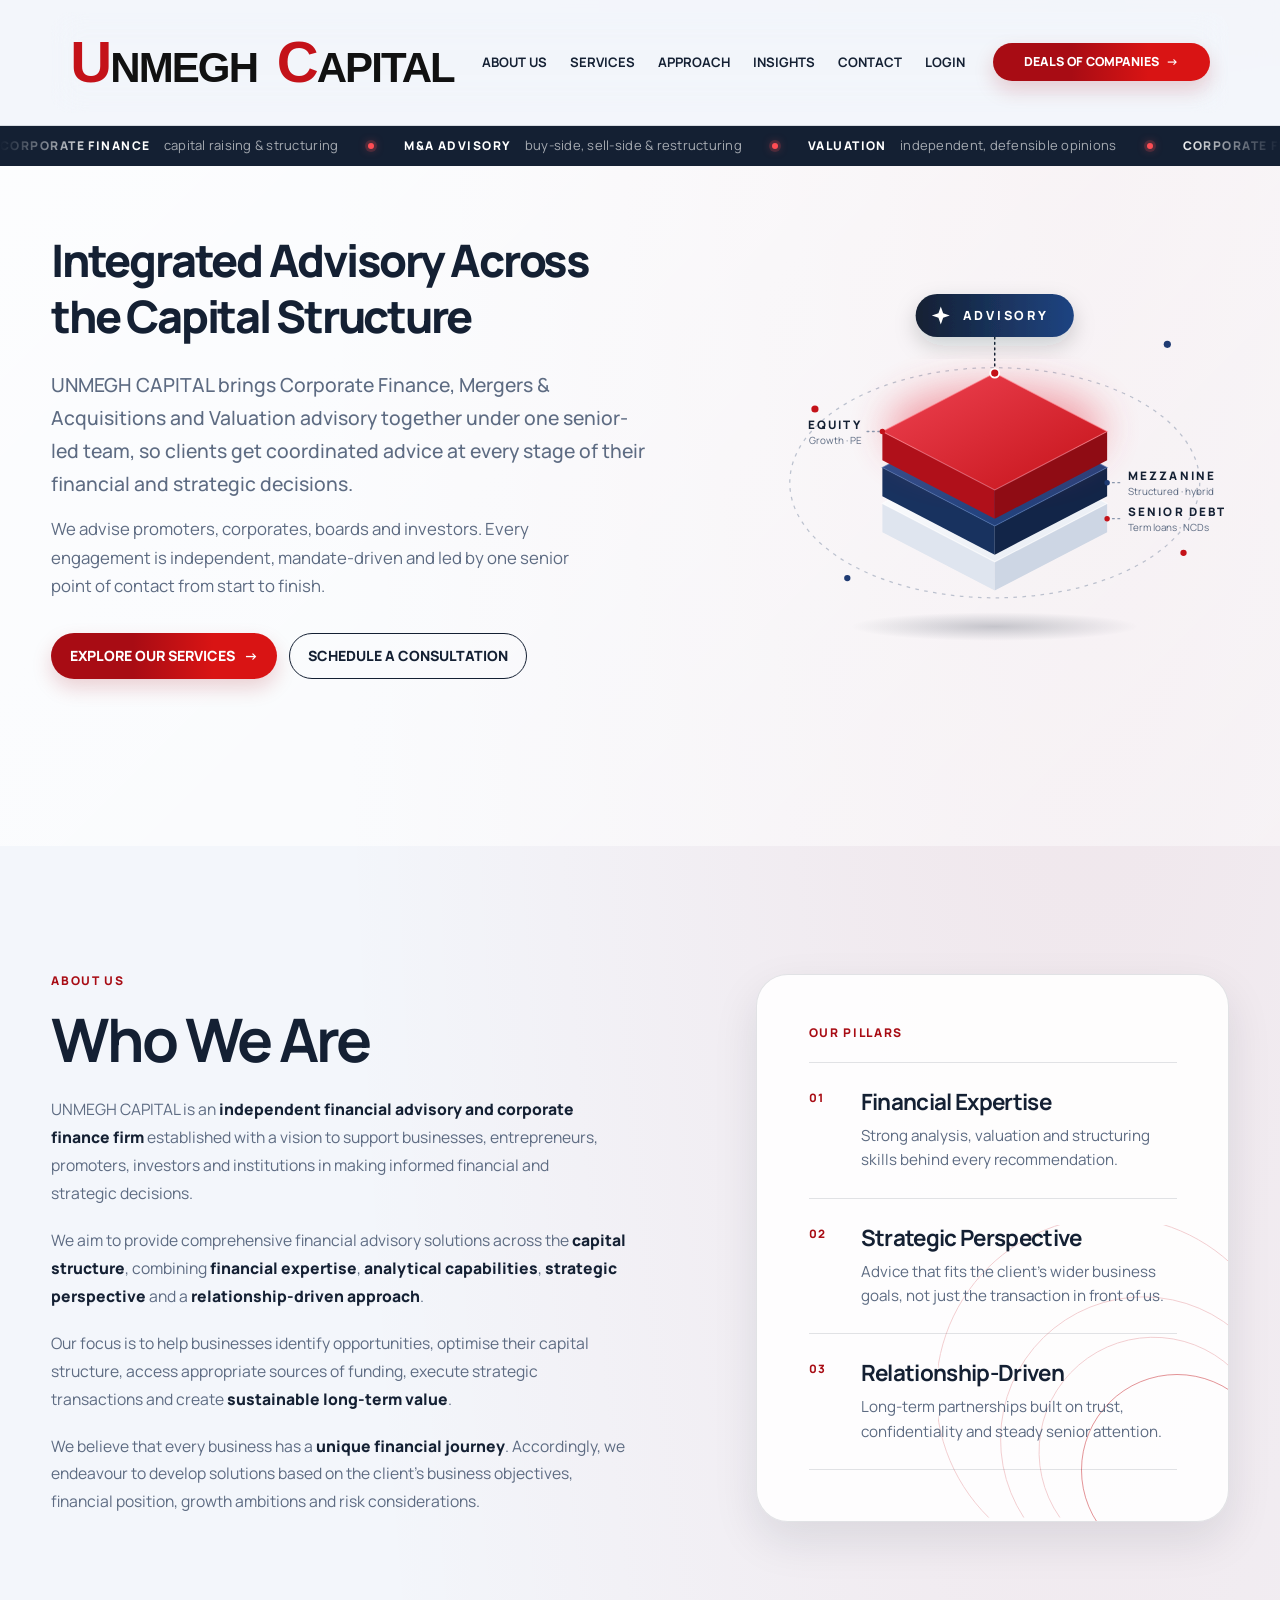
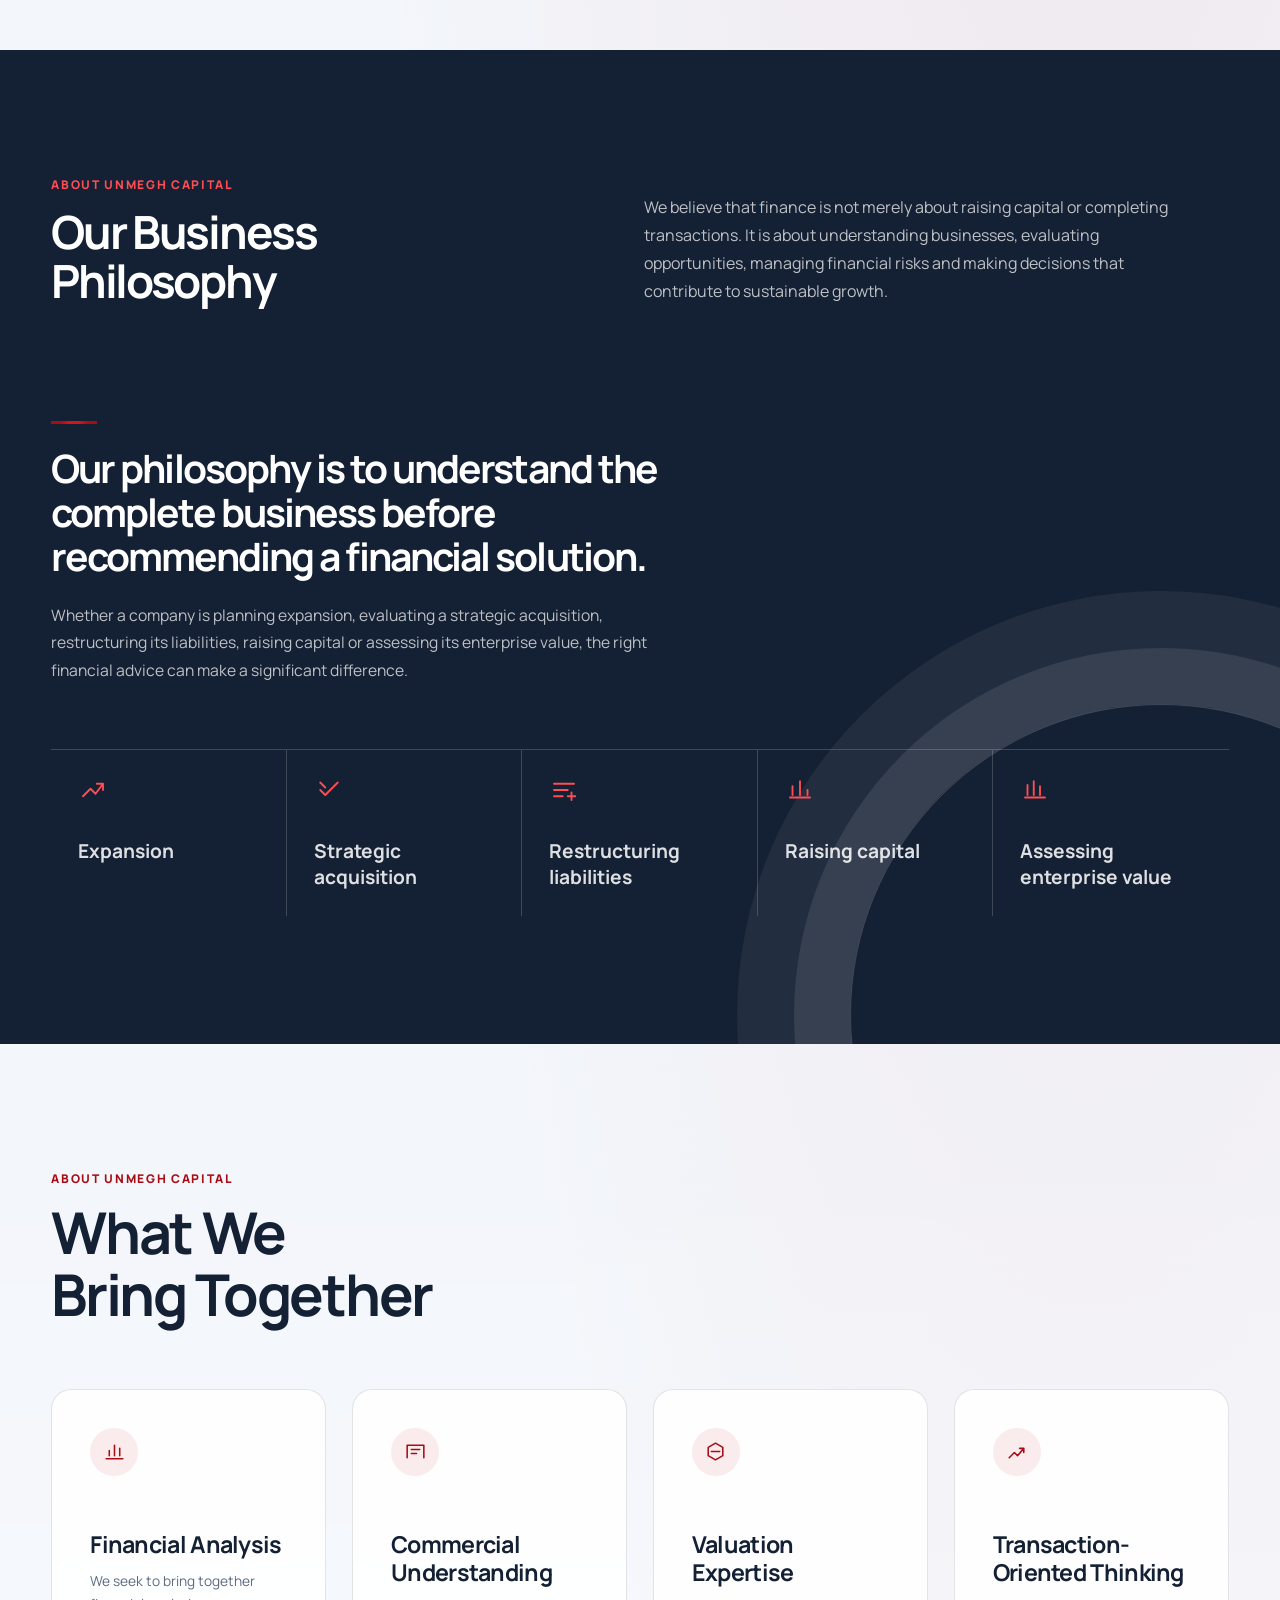
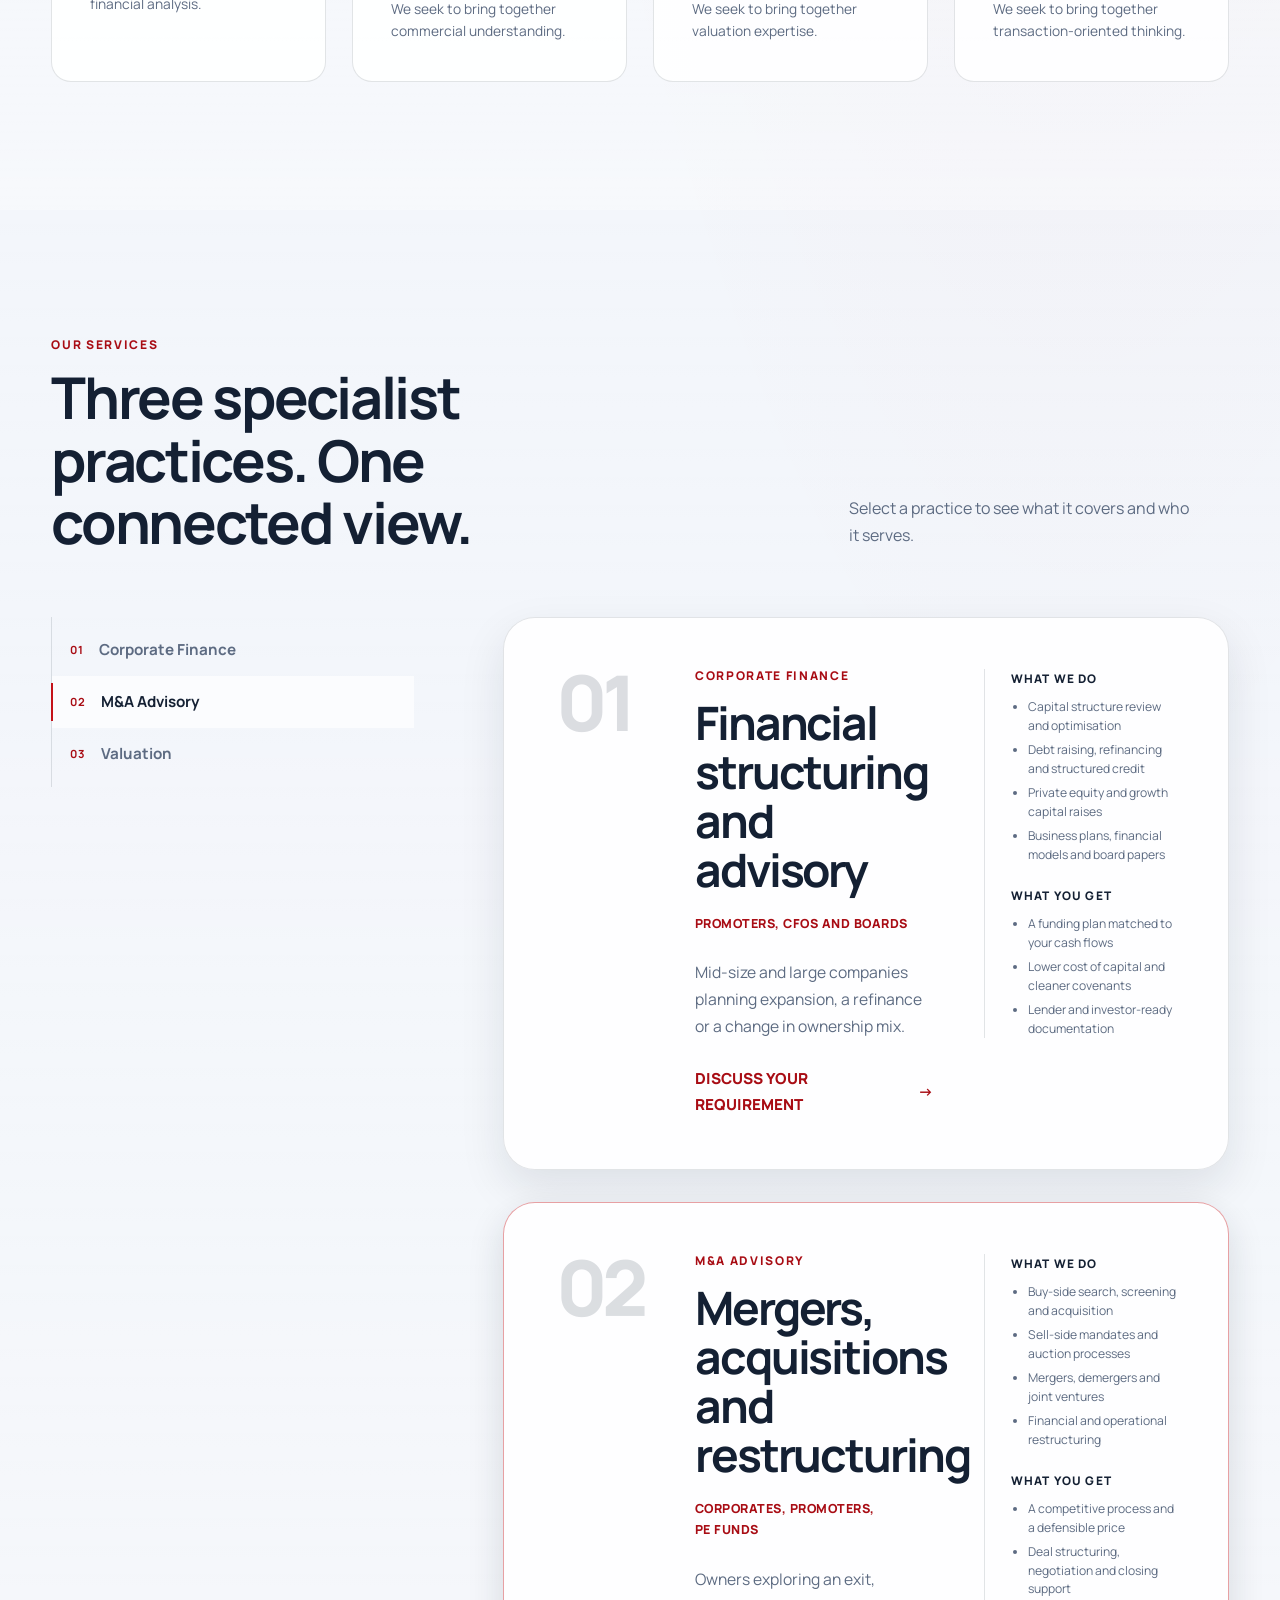
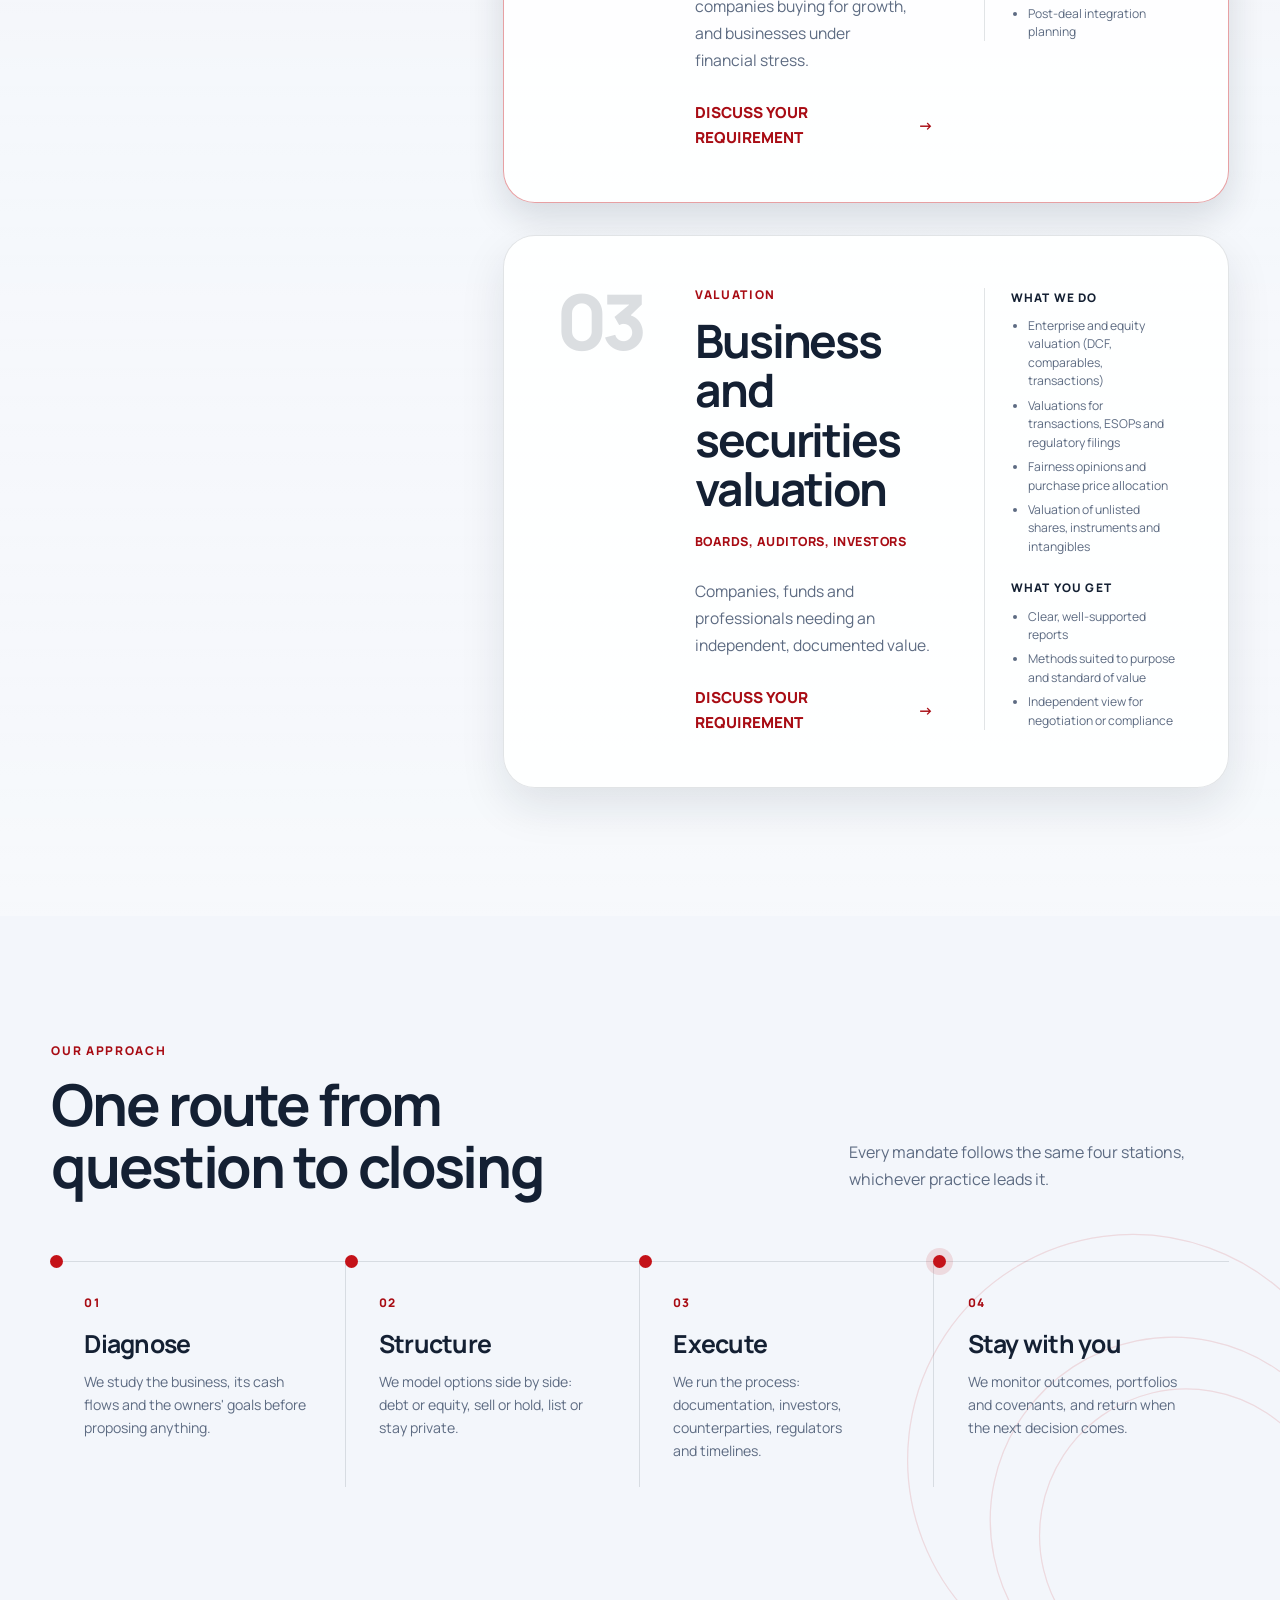
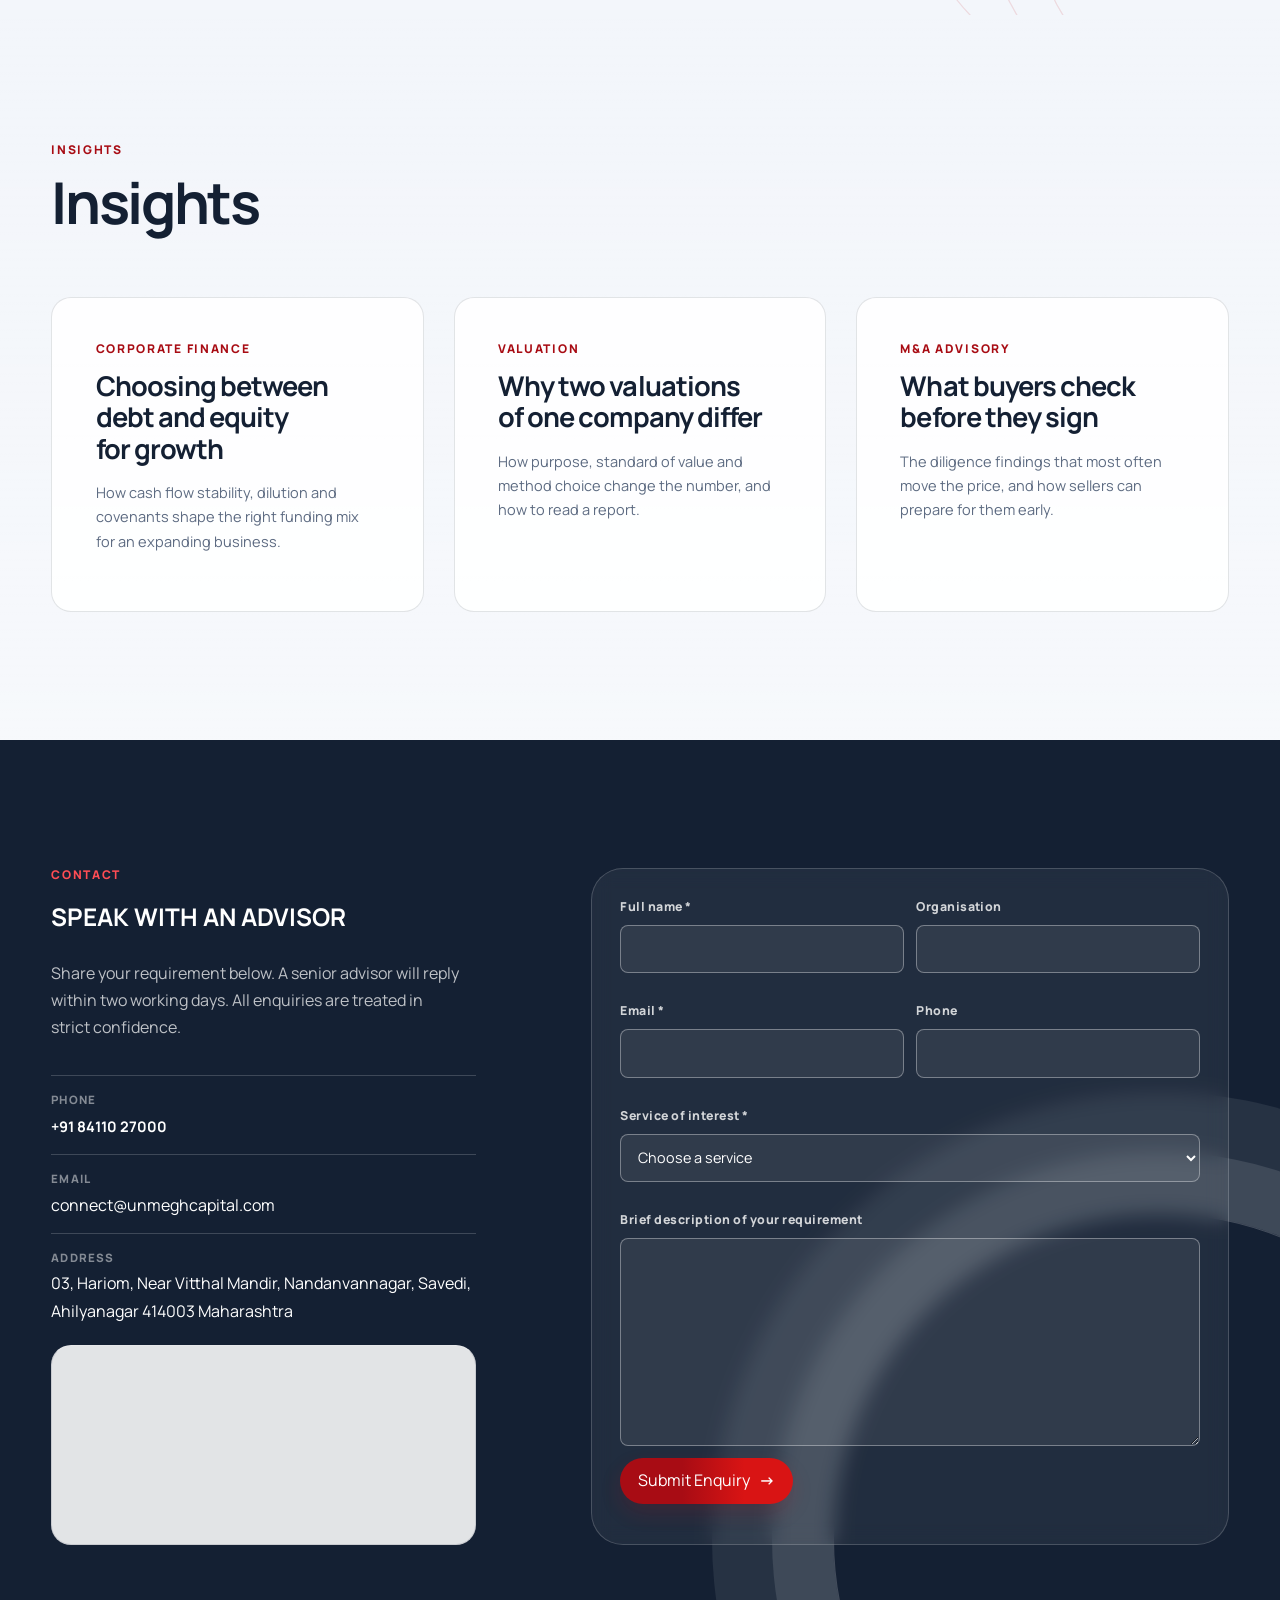
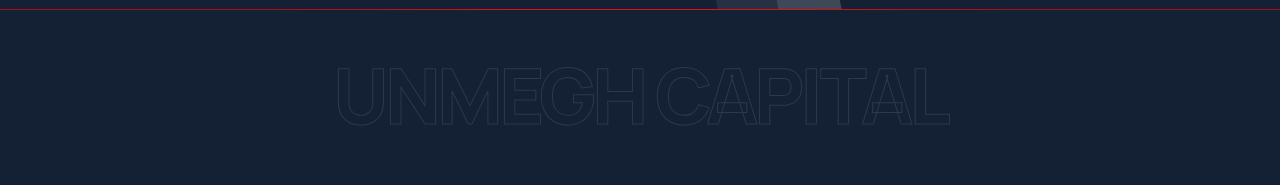
==== commit 73ef1571: "Remove IPO from the Equity label in the hero illustration Co-Authored-By: Claude Opus 5.5 <noreply@a" ====
--- a/index.html
+++ b/index.html
@@ -91,7 +91,7 @@
                 <text x="408" y="287">SENIOR DEBT</text>
               </g>
               <g font-size="11" fill="#5d6b82">
-                <text x="112" y="207" text-anchor="end">Growth · PE · IPO</text>
+                <text x="112" y="207" text-anchor="end">Growth · PE</text>
                 <text x="408" y="264">Structured · hybrid</text>
                 <text x="408" y="304">Term loans · NCDs</text>
               </g>
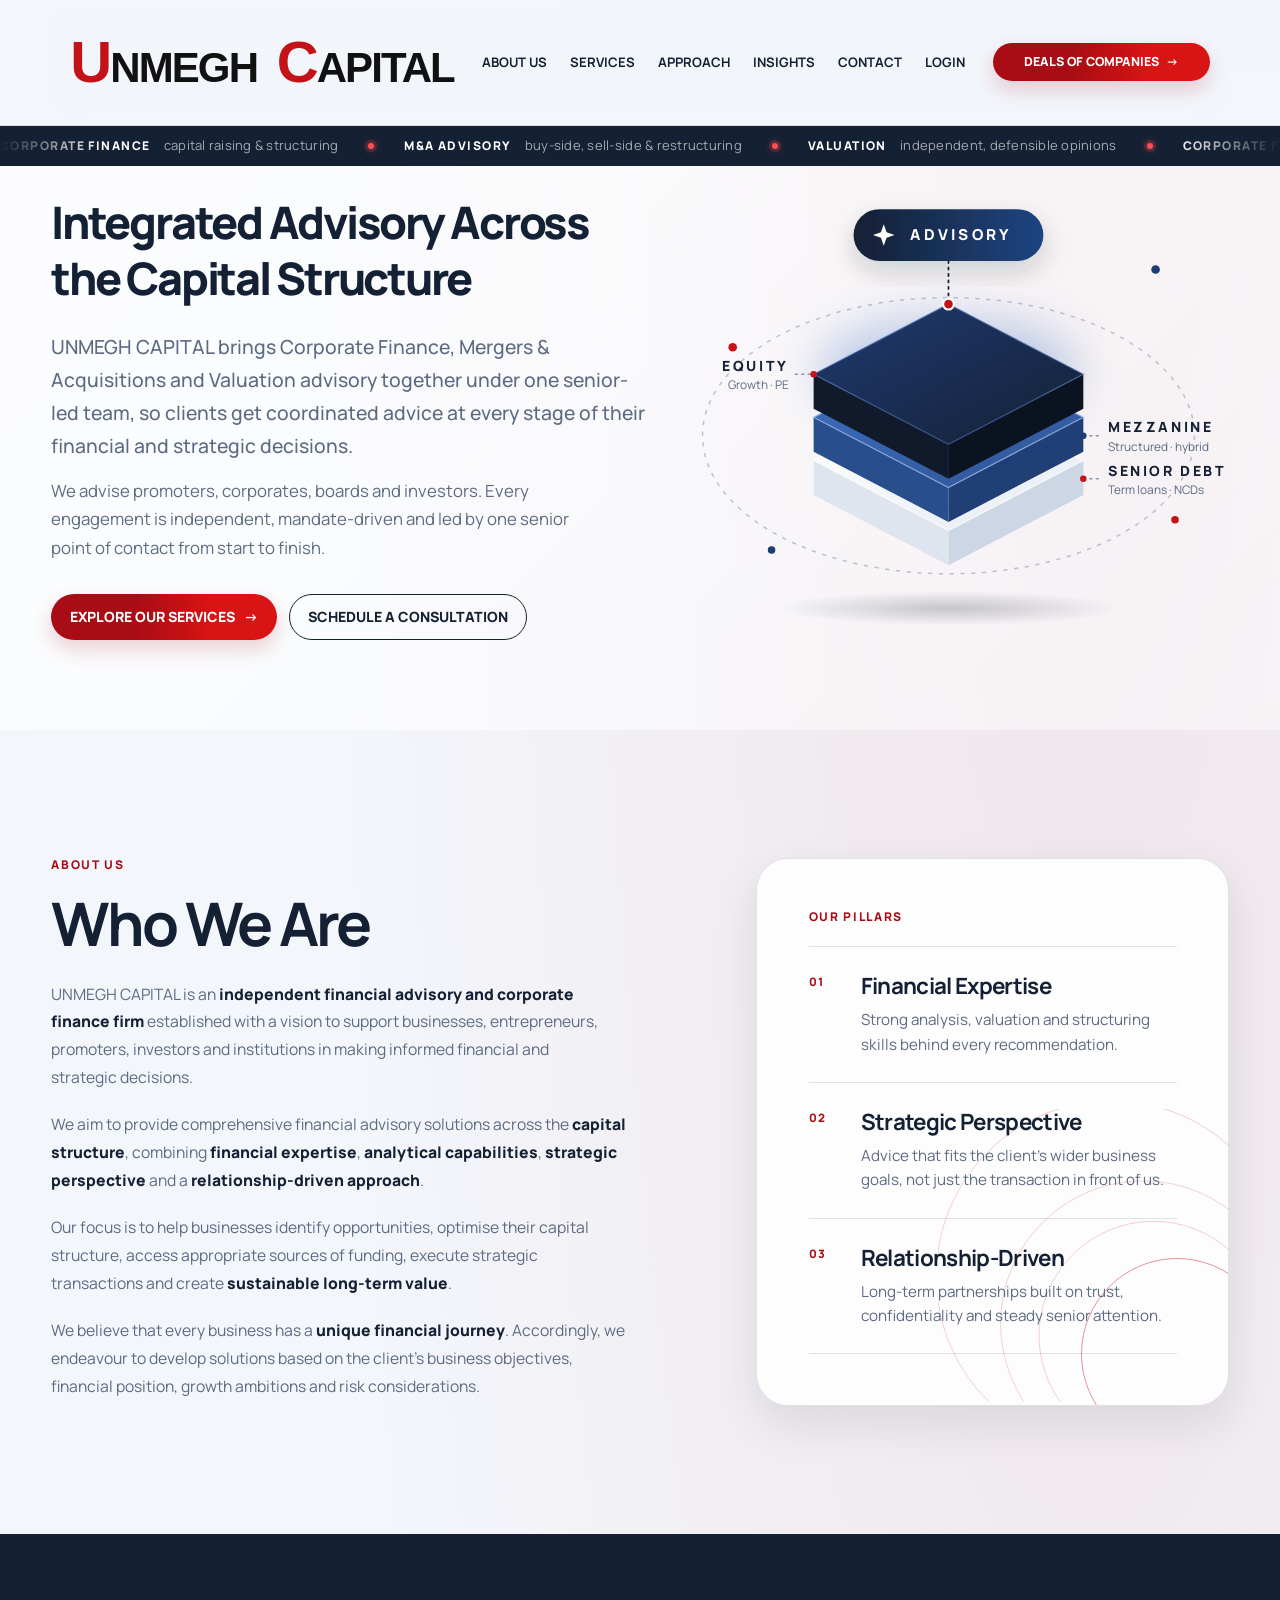
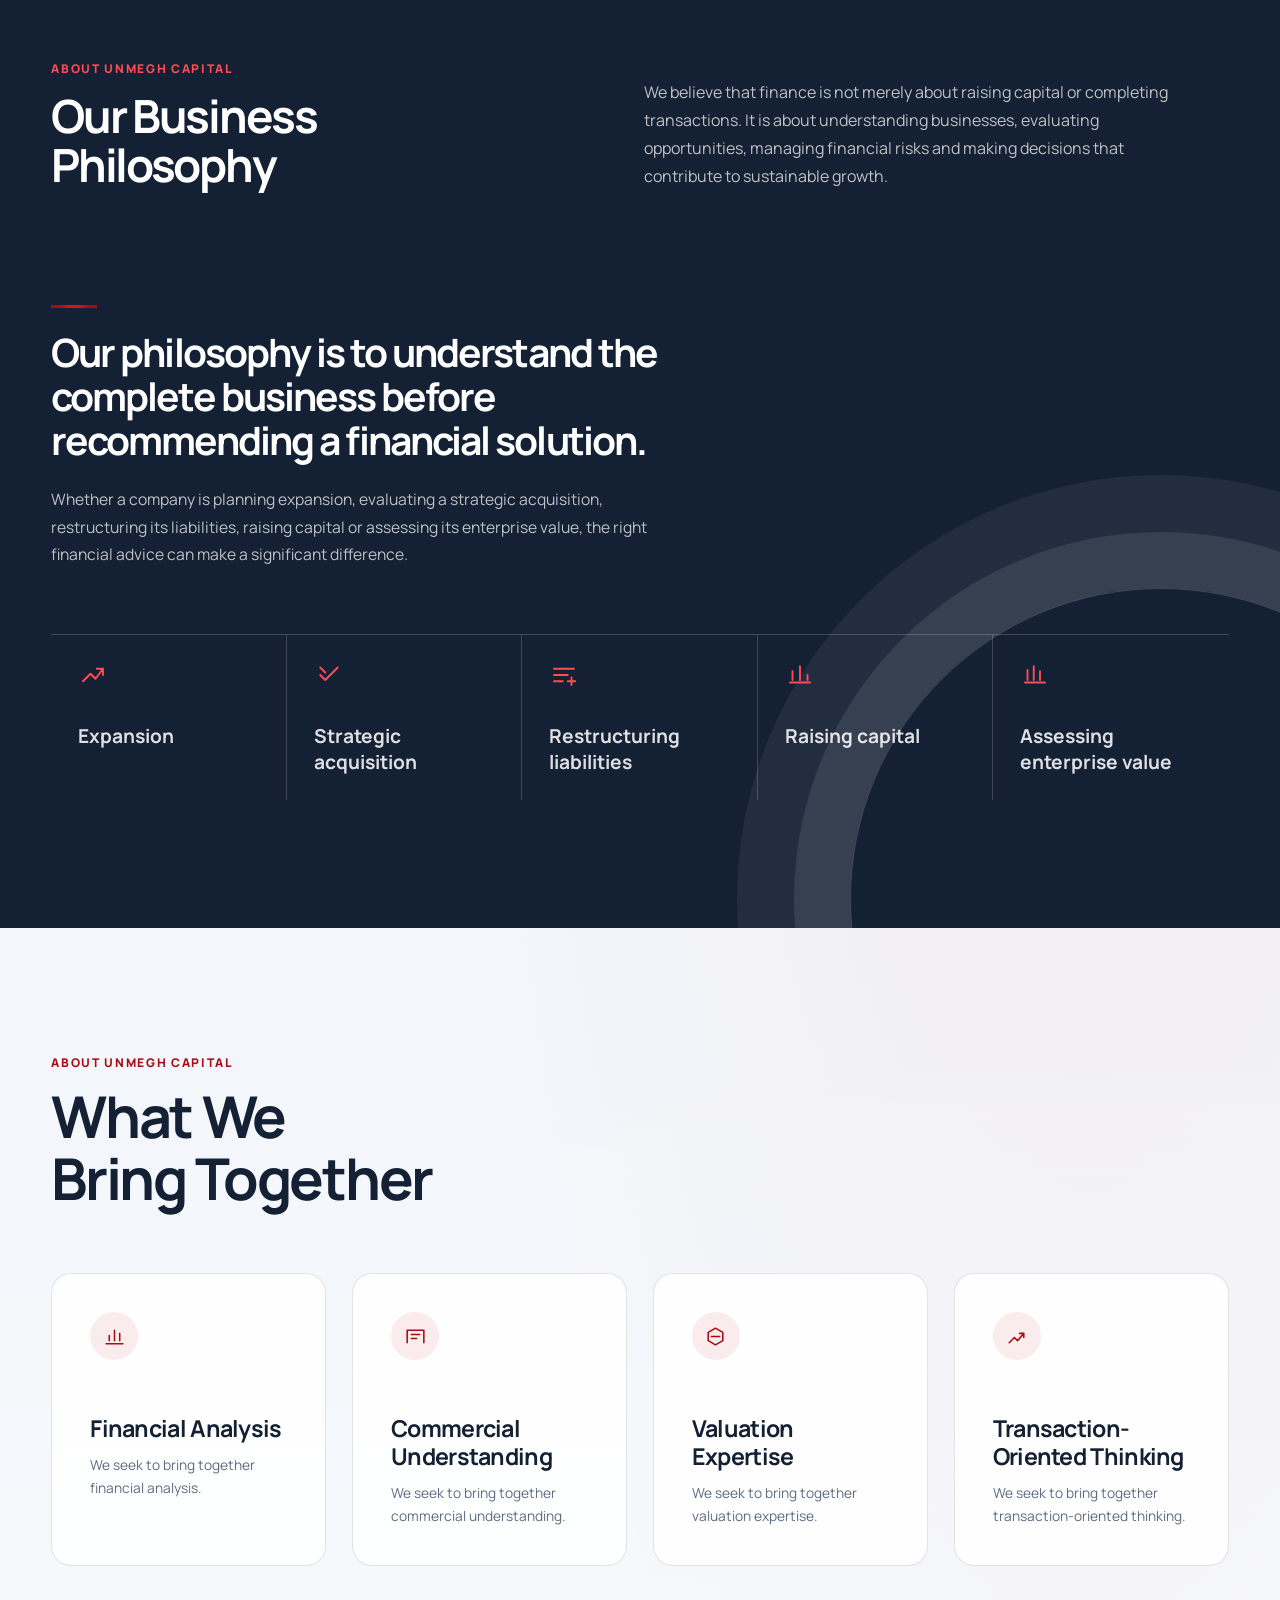
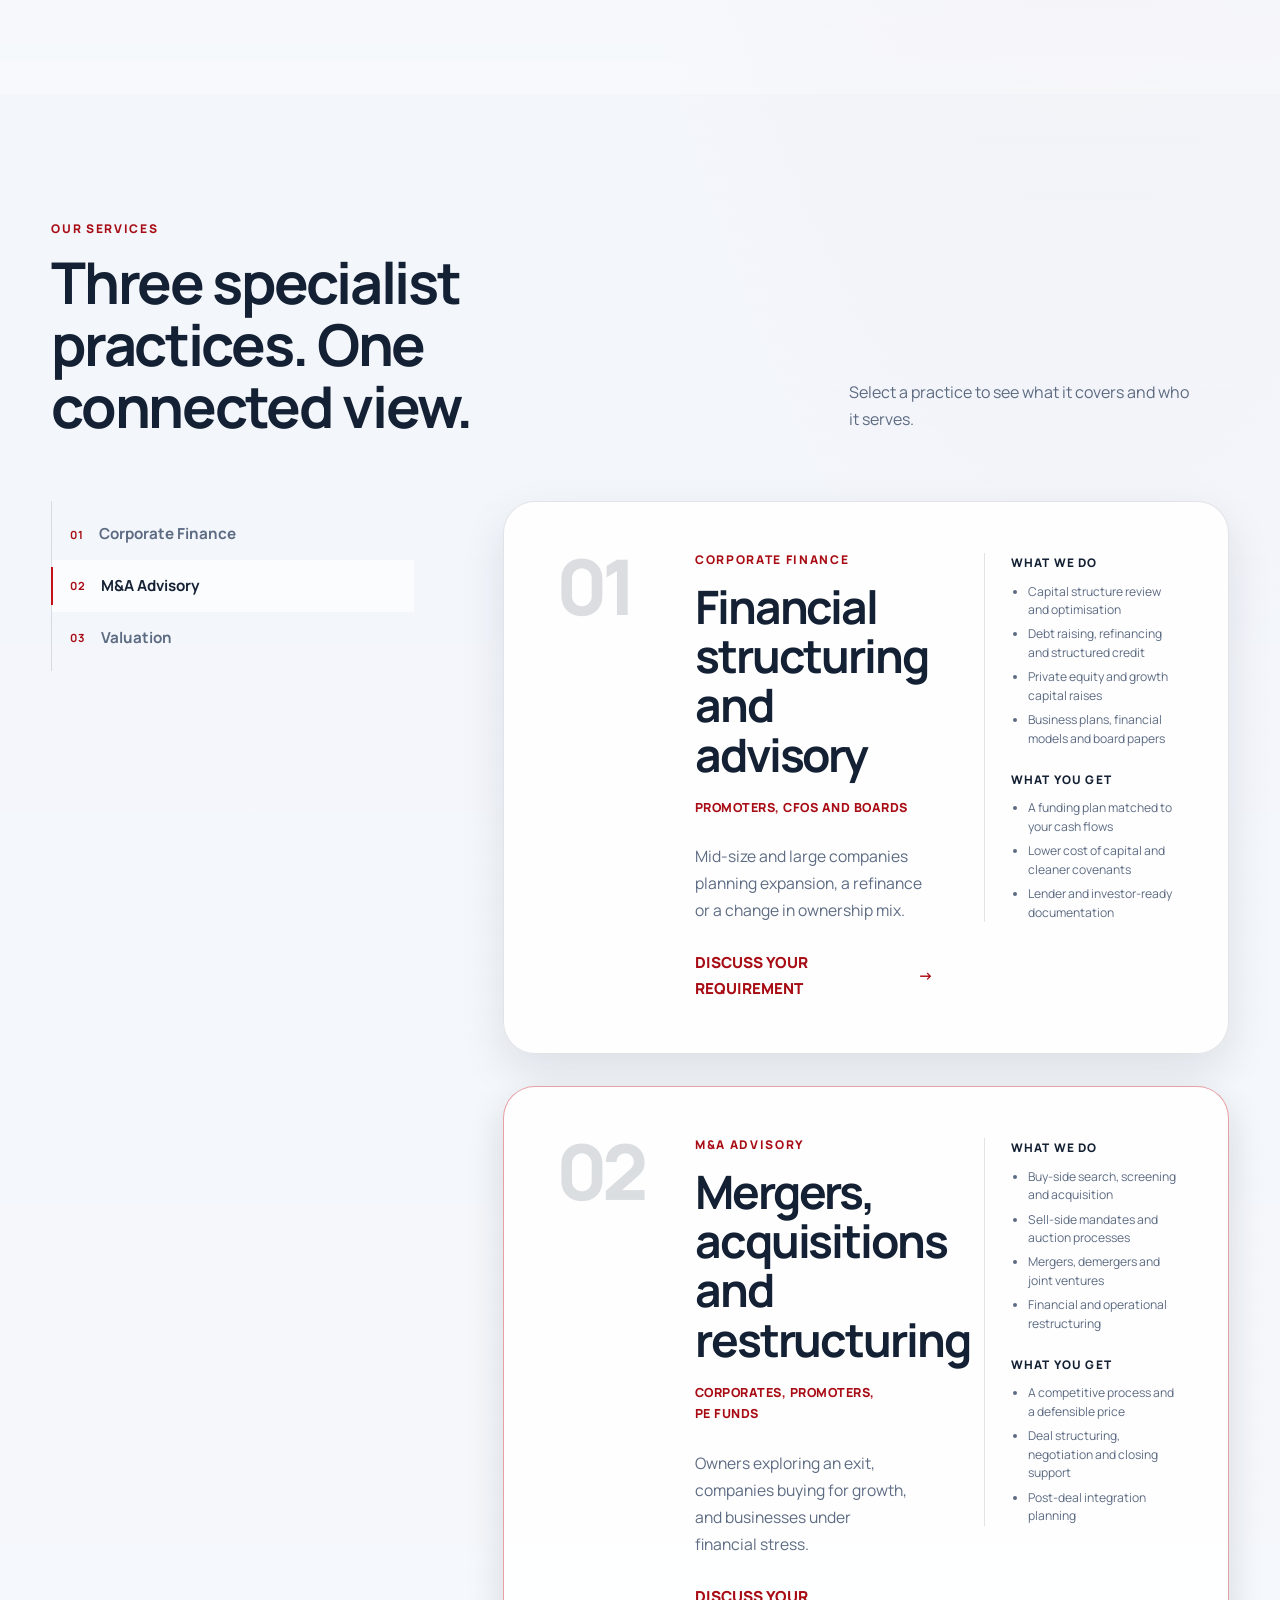
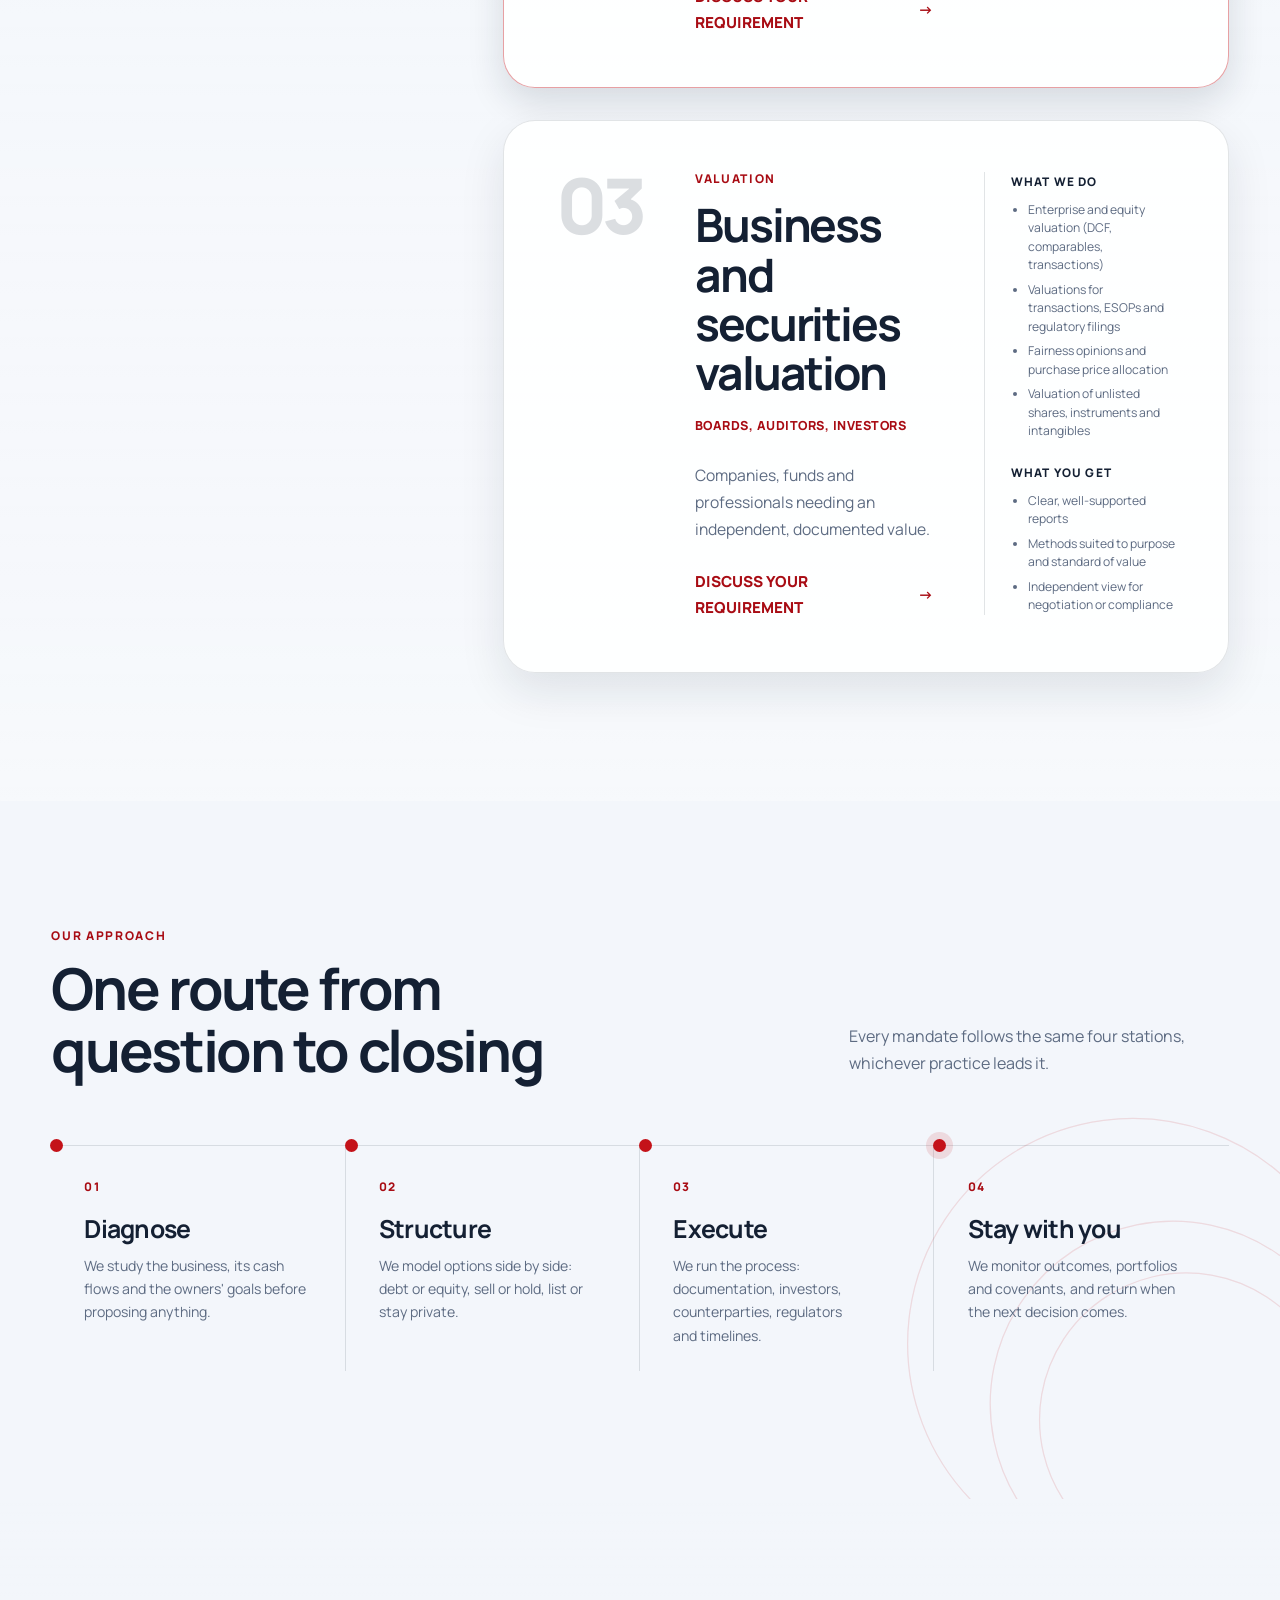
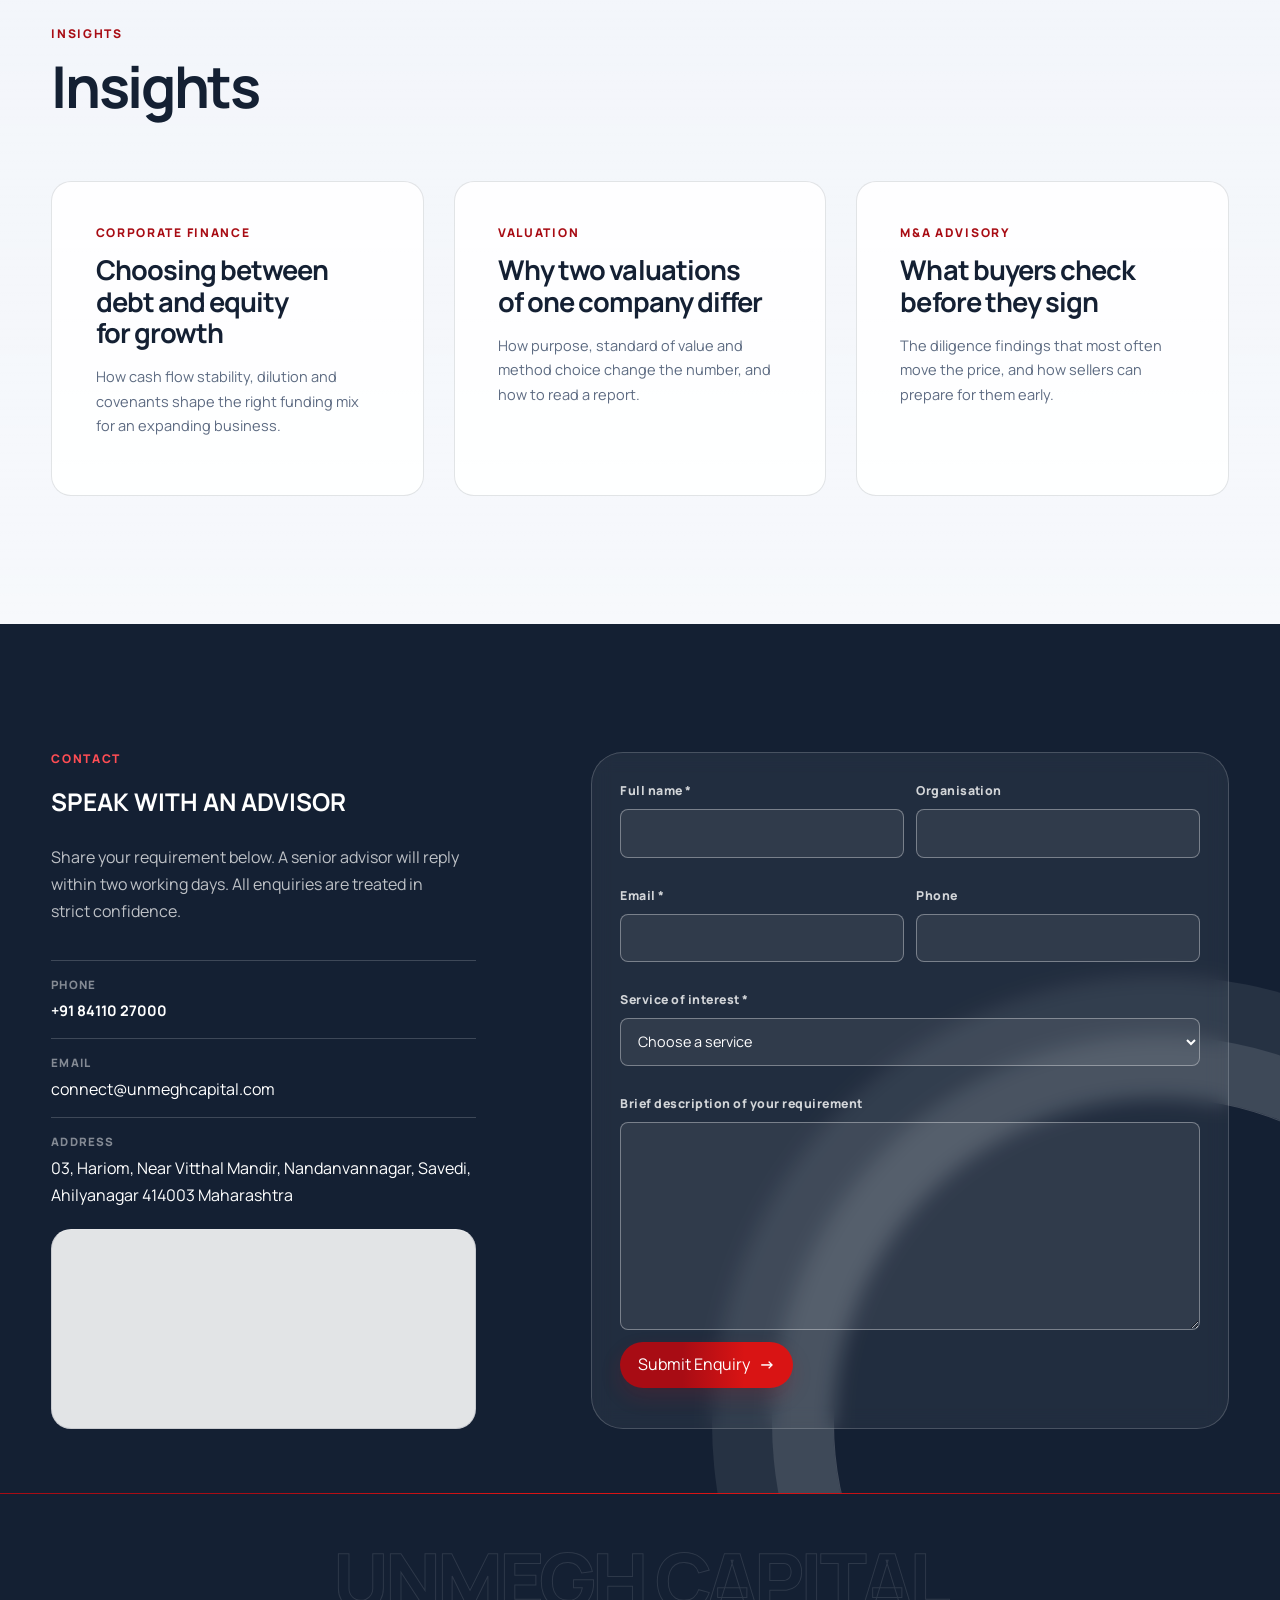
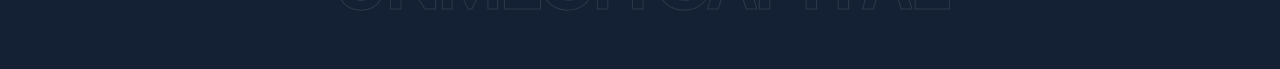
==== commit 958d8cb6: "Recolour the capital-structure stack to a navy tonal palette Co-Authored-By: Claude Opus 5.5 <norepl" ====
--- a/index.html
+++ b/index.html
@@ -58,8 +58,8 @@
           <div class="home-hero__side" data-reveal>
             <svg class="hero-illustration" viewBox="0 0 520 440" role="img" aria-label="Illustration of the capital structure: senior debt, mezzanine and equity layers, with advisory across all of them">
               <defs>
-                <linearGradient id="hs-red" x1="0" y1="0" x2="1" y2="1"><stop offset="0" stop-color="#ef4352" /><stop offset="1" stop-color="#c41219" /></linearGradient>
-                <linearGradient id="hs-navy" x1="0" y1="0" x2="1" y2="1"><stop offset="0" stop-color="#2f5596" /><stop offset="1" stop-color="#1f3b73" /></linearGradient>
+                <linearGradient id="hs-red" x1="0" y1="0" x2="1" y2="1"><stop offset="0" stop-color="#1f3b73" /><stop offset="1" stop-color="#142033" /></linearGradient>
+                <linearGradient id="hs-navy" x1="0" y1="0" x2="1" y2="1"><stop offset="0" stop-color="#3f6fc0" /><stop offset="1" stop-color="#2f5596" /></linearGradient>
                 <linearGradient id="hs-light" x1="0" y1="0" x2="1" y2="1"><stop offset="0" stop-color="#ffffff" /><stop offset="1" stop-color="#e6ebf3" /></linearGradient>
                 <linearGradient id="hs-pill" x1="0" y1="0" x2="1" y2="0"><stop offset="0" stop-color="#142033" /><stop offset="1" stop-color="#1f4482" /></linearGradient>
                 <radialGradient id="hs-shadow" cx="50%" cy="50%" r="50%"><stop offset="0" stop-color="#142033" stop-opacity=".22" /><stop offset="1" stop-color="#142033" stop-opacity="0" /></radialGradient>
@@ -70,10 +70,10 @@
               <circle cx="60" cy="168" r="4" fill="#c41219" /><circle cx="452" cy="96" r="4" fill="#1f3b73" /><circle cx="96" cy="356" r="3.5" fill="#1f3b73" /><circle cx="470" cy="328" r="3.5" fill="#c41219" />
               <ellipse cx="260" cy="410" rx="160" ry="16" fill="url(#hs-shadow)" />
               <polygon points="135,273 260,338 260,370 135,305" fill="#dfe5ef" /><polygon points="260,338 385,273 385,305 260,370" fill="#cdd6e4" /><polygon points="260,208 385,273 260,338 135,273" fill="url(#hs-light)" stroke="#ffffff" stroke-opacity=".6" stroke-width="1.2" />
-              <polygon points="135,233 260,298 260,330 135,265" fill="#18325f" /><polygon points="260,298 385,233 385,265 260,330" fill="#122548" /><polygon points="260,168 385,233 260,298 135,233" fill="url(#hs-navy)" stroke="#4a6fae" stroke-opacity=".6" stroke-width="1.2" />
-              <ellipse cx="260" cy="190" rx="120" ry="48" fill="#e8384a" opacity=".45" filter="url(#hs-blur)" />
+              <polygon points="135,233 260,298 260,330 135,265" fill="#284f8c" /><polygon points="260,298 385,233 385,265 260,330" fill="#1f3f75" /><polygon points="260,168 385,233 260,298 135,233" fill="url(#hs-navy)" stroke="#9dbbec" stroke-opacity=".7" stroke-width="1.2" />
+              <ellipse cx="260" cy="190" rx="120" ry="48" fill="#3f6fc0" opacity=".35" filter="url(#hs-blur)" />
               <g class="hero-illustration__float">
-                <polygon points="135,193 260,258 260,290 135,225" fill="#b0101a" /><polygon points="260,258 385,193 385,225 260,290" fill="#8f0c14" /><polygon points="260,128 385,193 260,258 135,193" fill="url(#hs-red)" stroke="#ff8a94" stroke-opacity=".6" stroke-width="1.2" />
+                <polygon points="135,193 260,258 260,290 135,225" fill="#101a2b" /><polygon points="260,258 385,193 385,225 260,290" fill="#0b1320" /><polygon points="260,128 385,193 260,258 135,193" fill="url(#hs-red)" stroke="#4a6fae" stroke-opacity=".6" stroke-width="1.2" />
                 <circle class="hero-illustration__pulse" cx="260" cy="128" r="5" fill="#c41219" />
                 <circle cx="260" cy="128" r="5" fill="#c41219" stroke="#ffffff" stroke-width="2" />
               </g>
--- a/css/style.css
+++ b/css/style.css
@@ -892,6 +892,7 @@
   overflow: hidden;
   background: linear-gradient(135deg, rgba(255, 255, 255, .78), rgba(255, 255, 255, .4));
 }
+@media (min-width: 1240px) { .home-hero.section { padding-top: clamp(100px, 7.2vw, 116px); padding-bottom: clamp(80px, 7vw, 112px); } .home-hero { min-height: 0; } }
 .home-hero__grid {
   display: grid;
   grid-template-columns: minmax(0, 1.12fr) minmax(300px, .88fr);
@@ -900,7 +901,8 @@
 }
 .home-hero__copy { position: relative; z-index: 1; }
 .home-hero__side { position: relative; z-index: 1; align-self: center; justify-self: center; width: 100%; }
-.hero-illustration { display: block; width: min(100%, 520px); height: auto; }
+.hero-illustration { display: block; width: min(100%, 600px); height: auto; }
+@media (min-width: 1240px) { .hero-illustration { width: 120%; max-width: none; margin-left: -20%; } }
 .hero-illustration text { font-family: inherit; }
 .hero-illustration__line { stroke-dasharray: 520; stroke-dashoffset: 520; animation: hero-draw 2.2s .4s var(--ease) forwards; }
 .hero-illustration__pulse { transform-box: fill-box; transform-origin: center; animation: hero-ping 2s ease-out infinite; }
@@ -1017,7 +1019,7 @@
   .contact-grid { grid-template-columns: 1fr; }.contact-copy { max-width: 680px; }
 }
 @media (max-width: 700px) {
-  .home-hero__actions { margin-top: 25px; }.home-hero__actions .button { width: 100%; }.home-hero__side { justify-self: center; width: min(100%, 420px); }
+  .home-hero__actions { margin-top: 25px; }.home-hero__actions .button { width: 100%; }.home-hero__side { justify-self: center; width: min(100%, 520px); }
   .hero-facts li { grid-template-columns: 1fr; gap: 5px; padding: 15px 0; }
   .business-panel { grid-template-columns: 1fr; gap: 15px; }
   .practice-details { grid-column: auto; grid-template-columns: 1fr; }.practice-details ul { font-size: .8rem; }
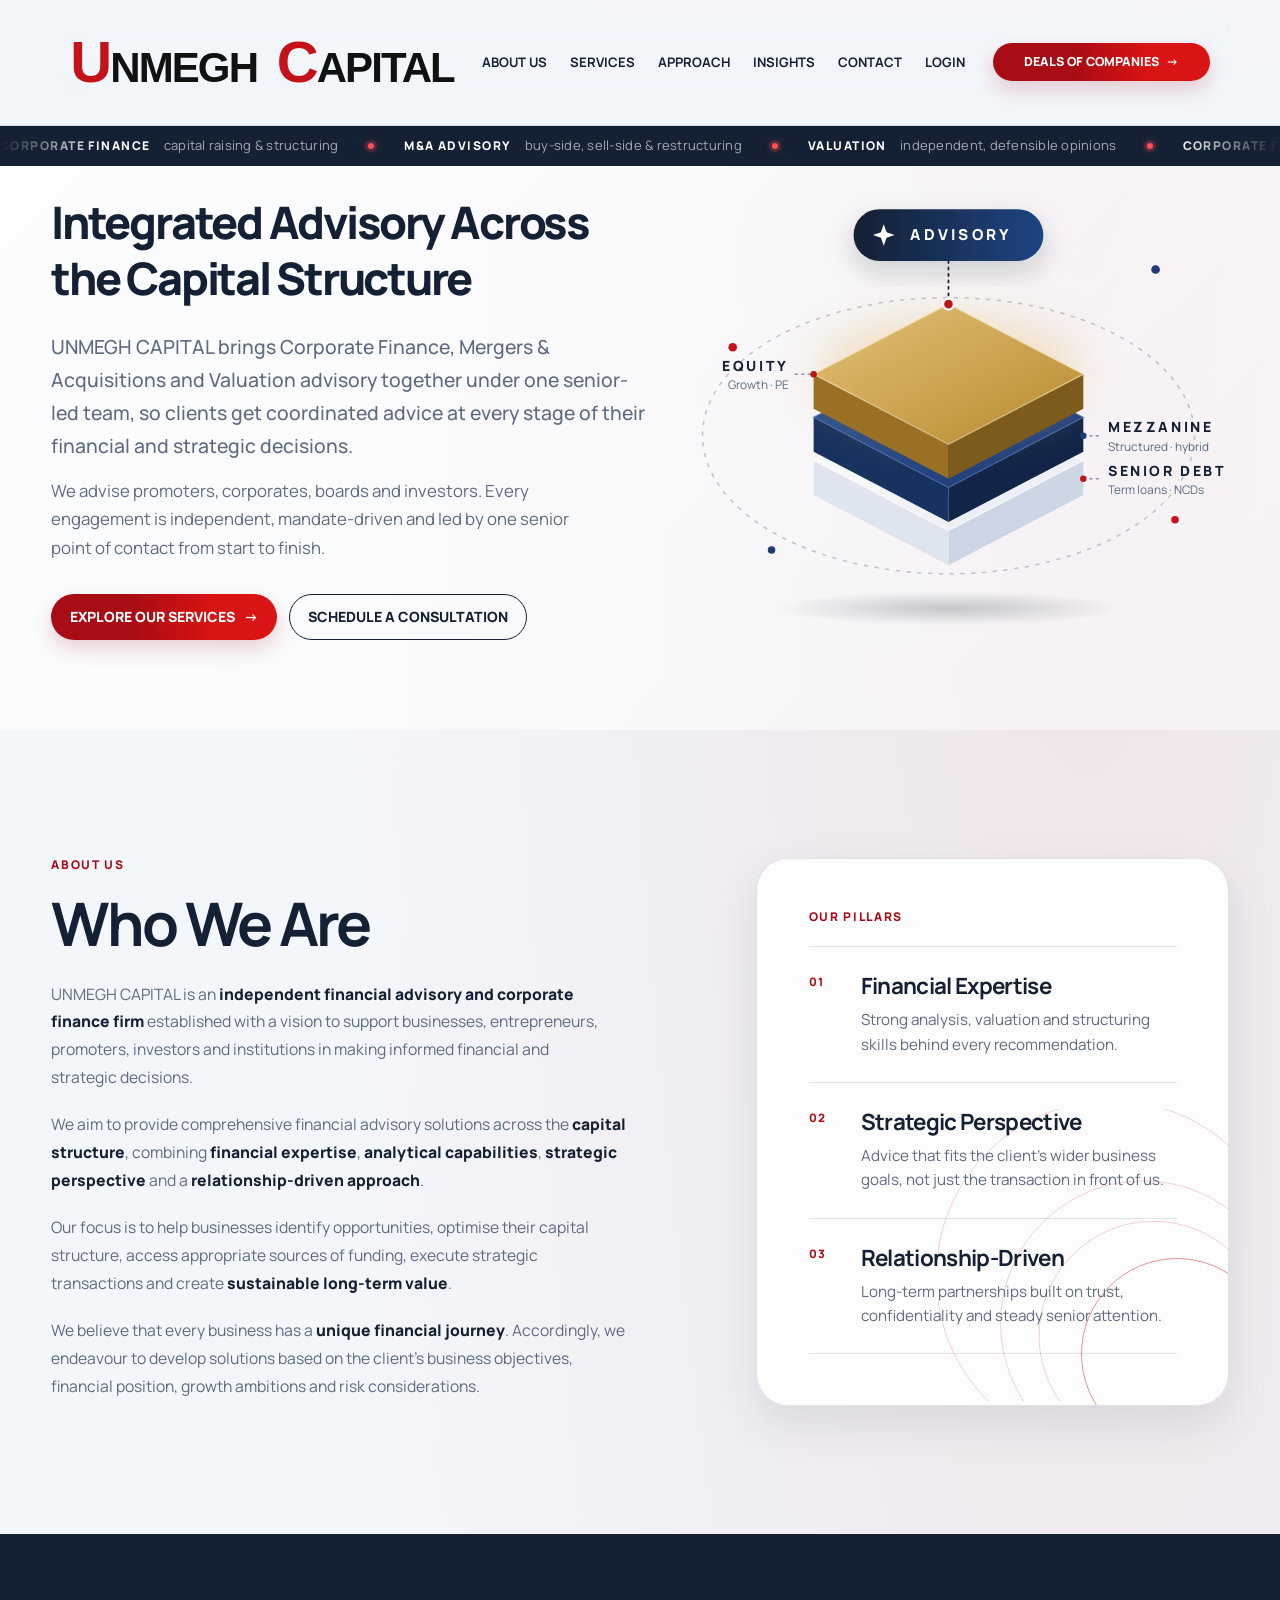
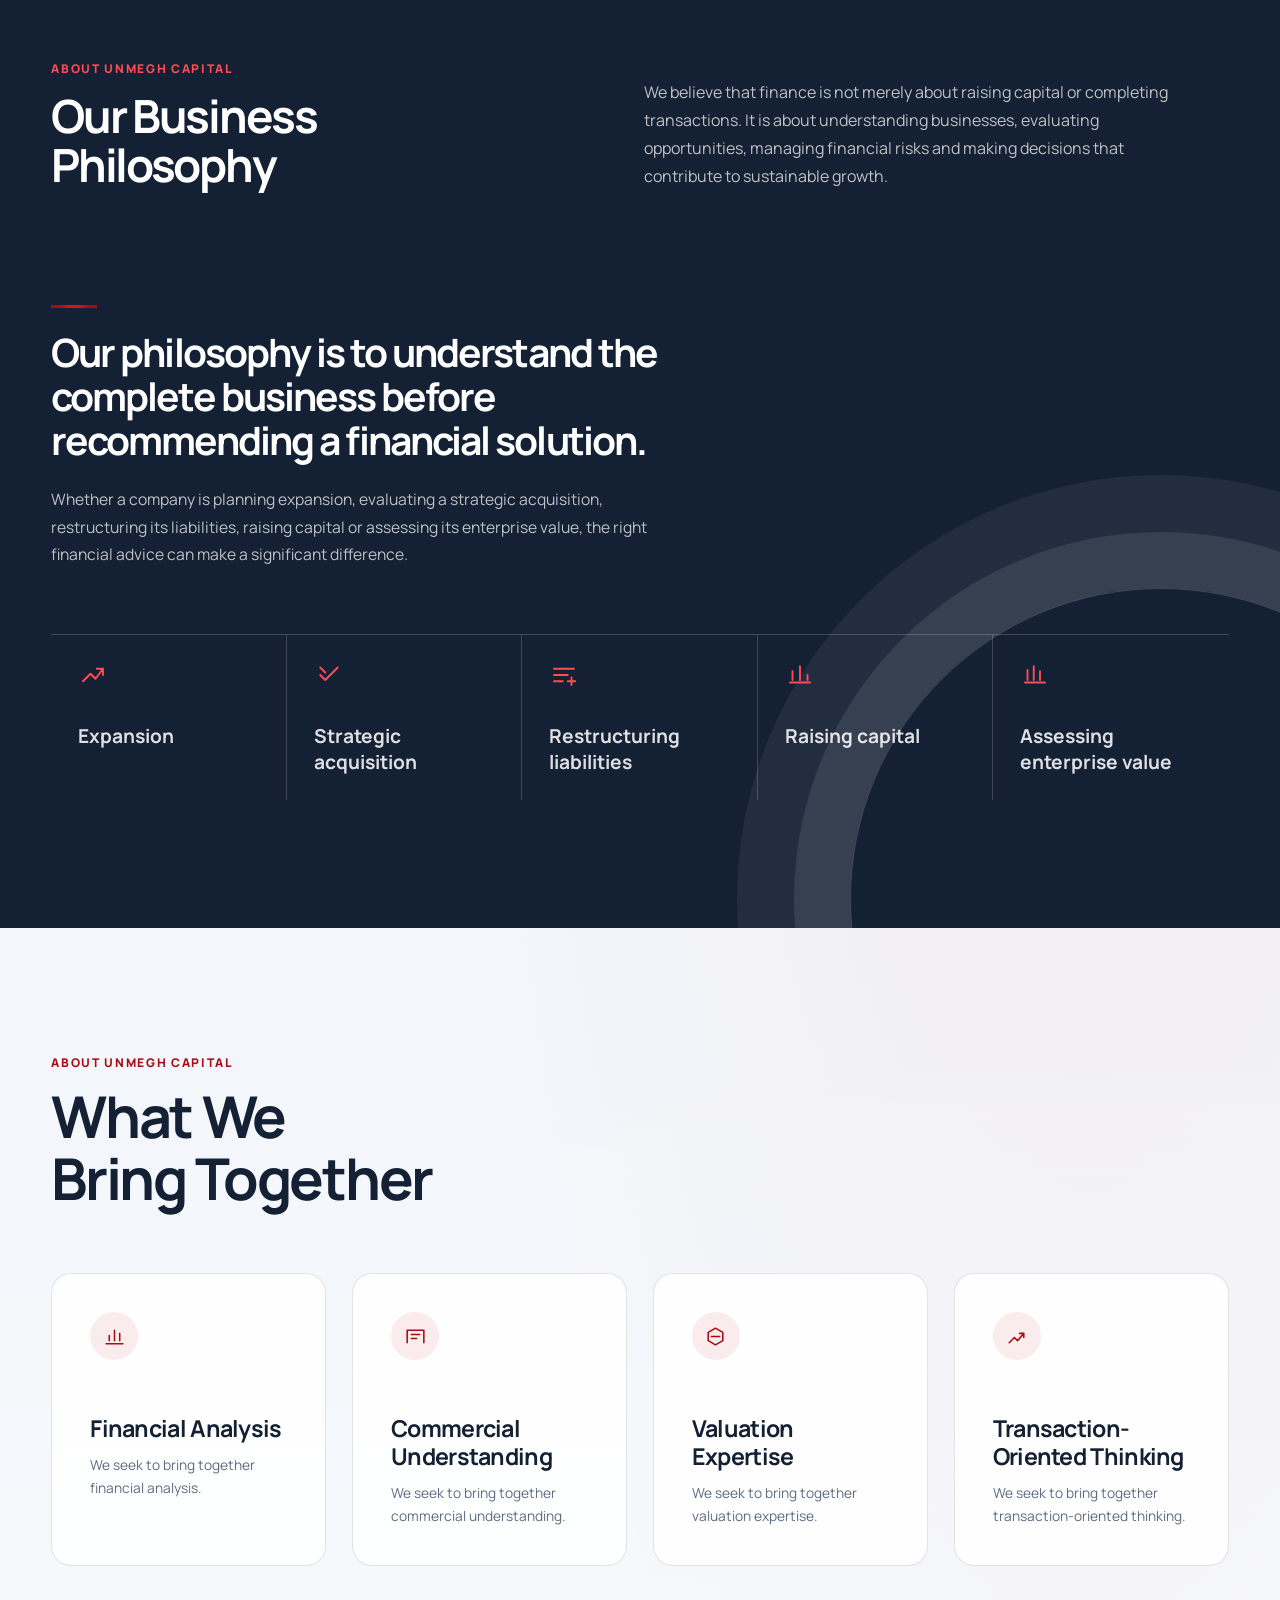
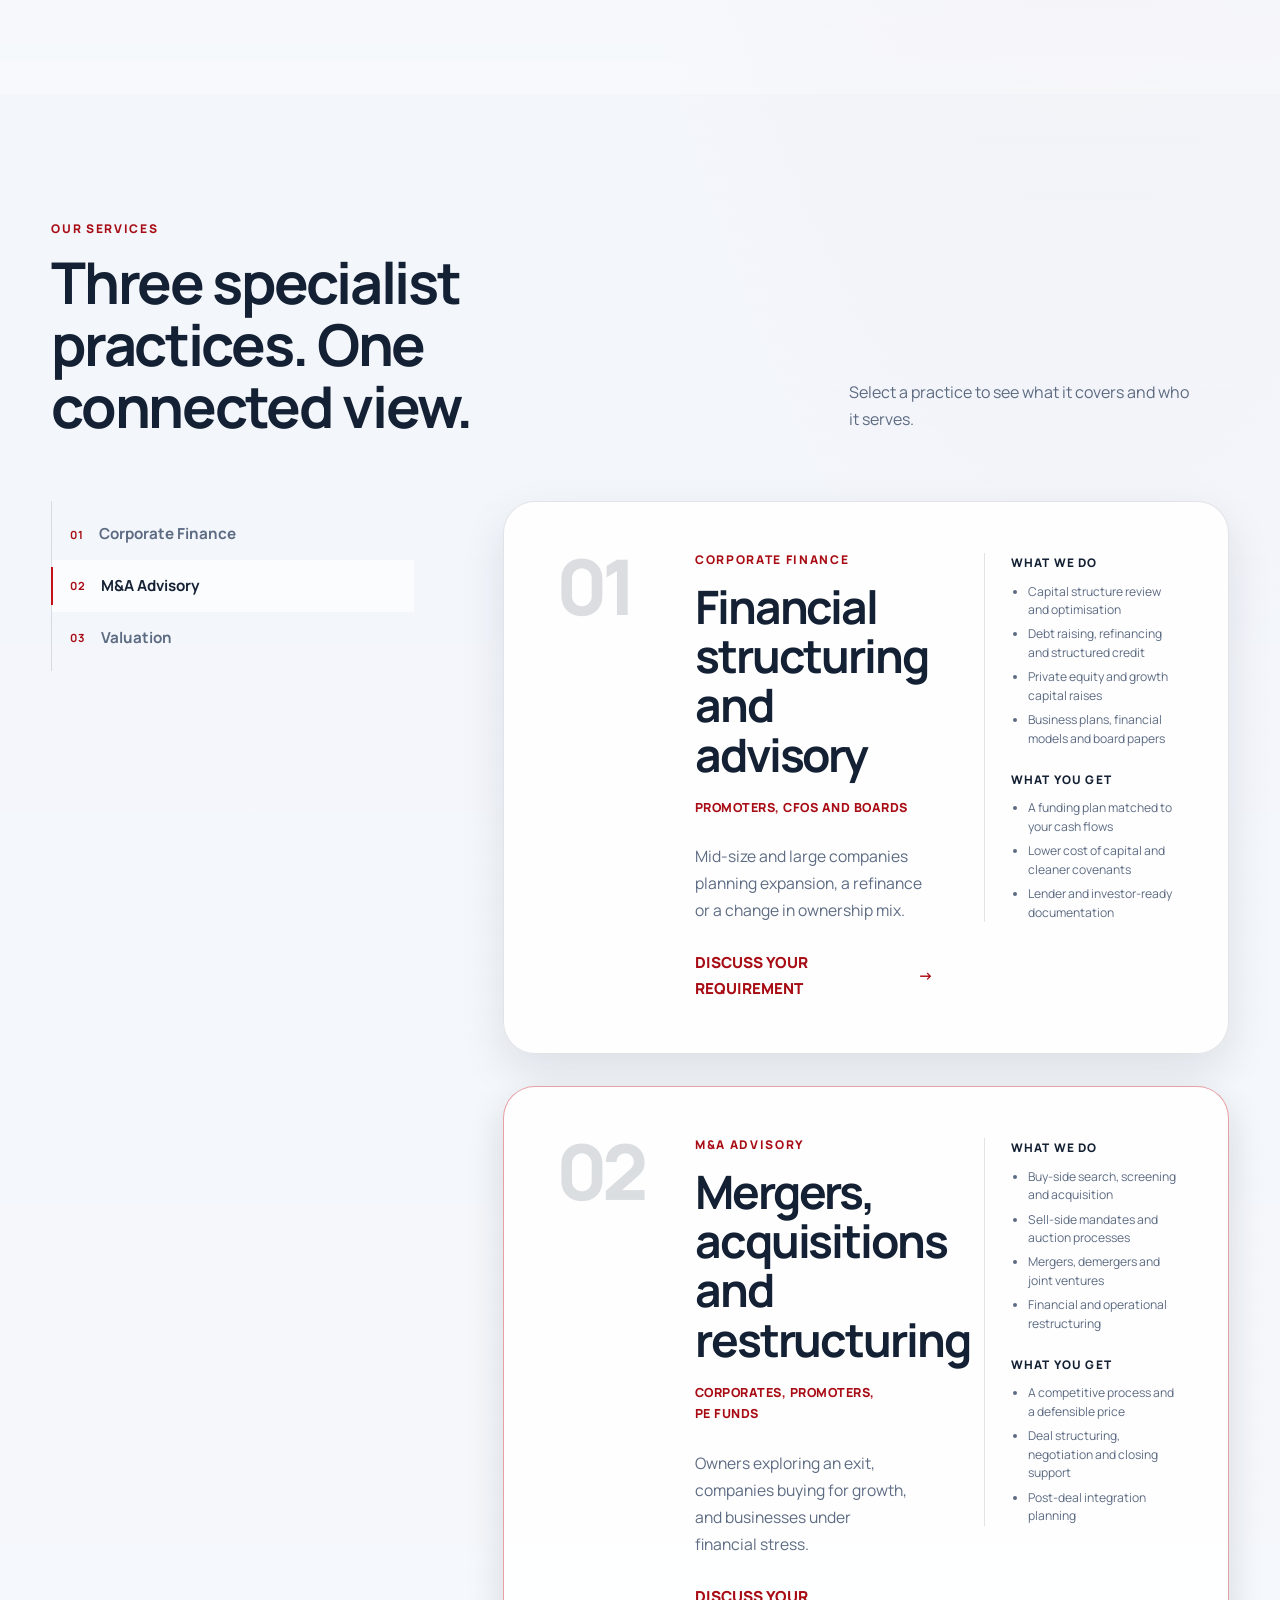
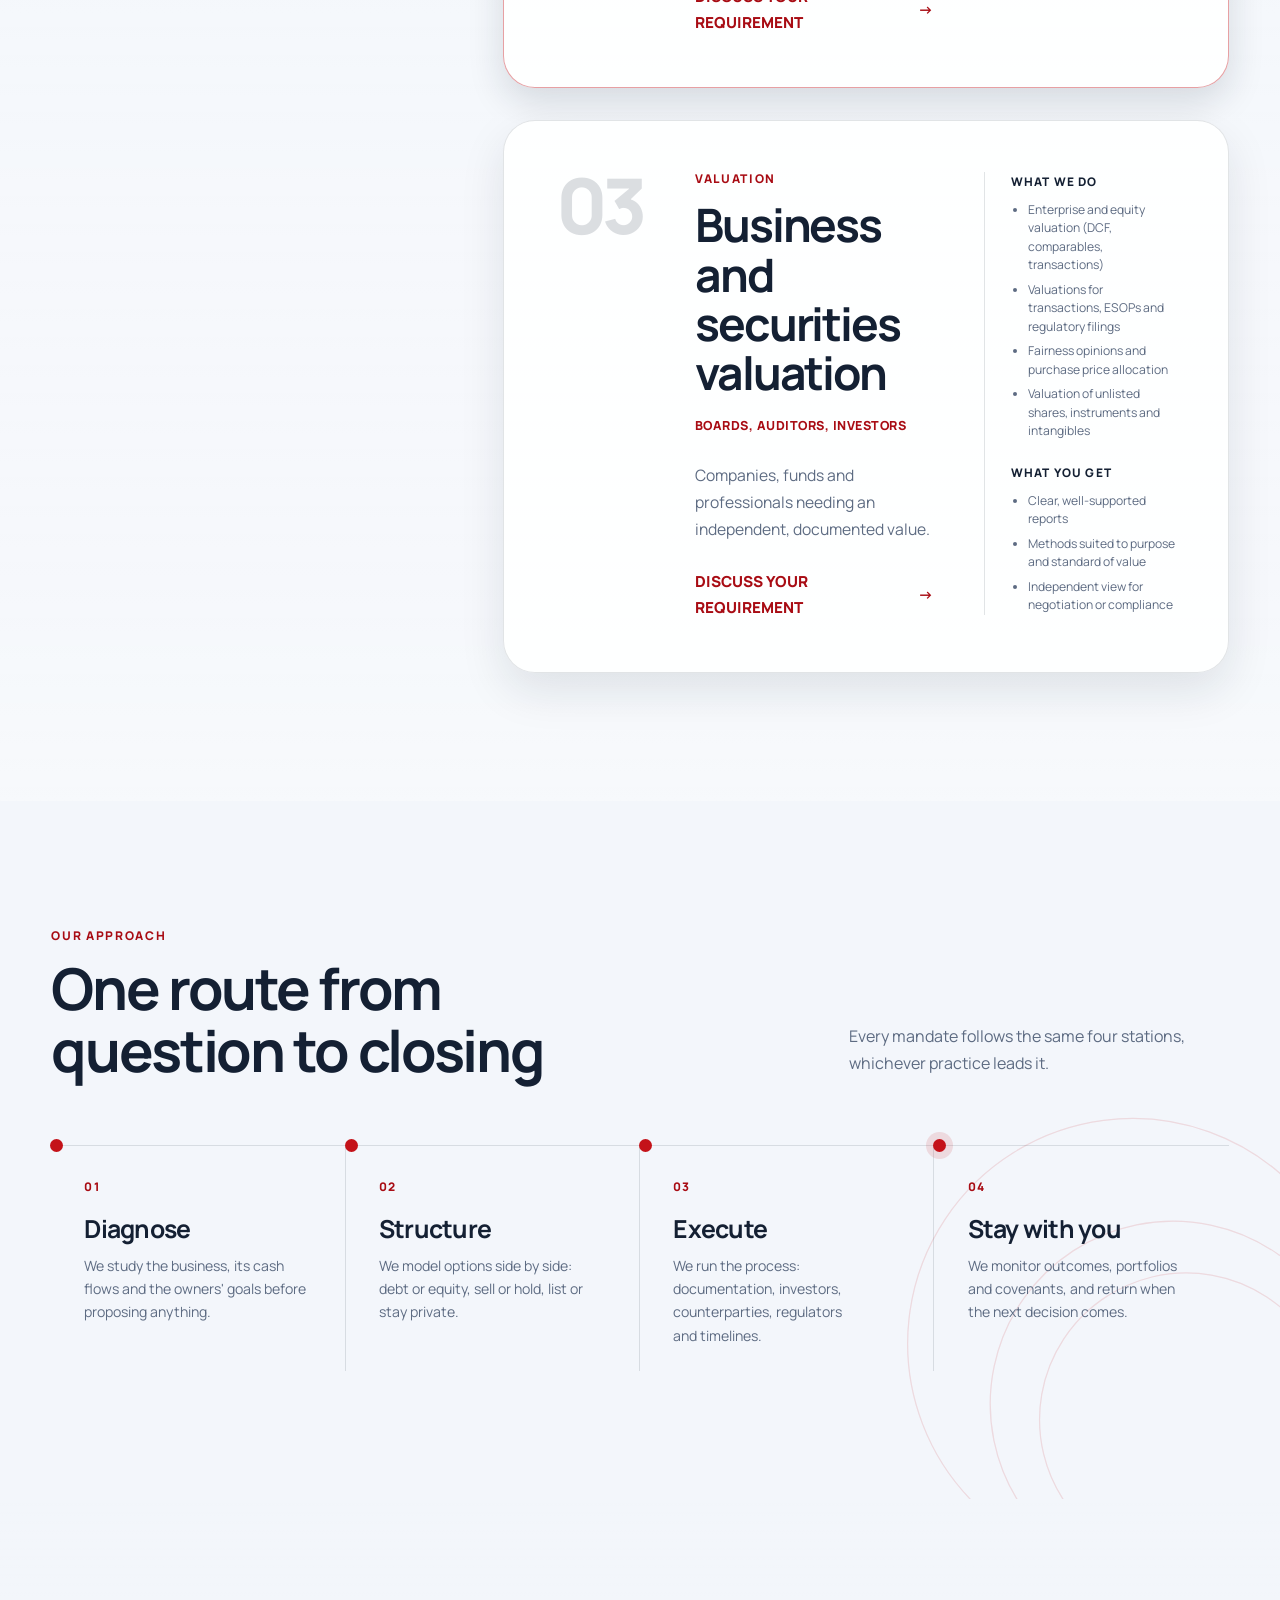
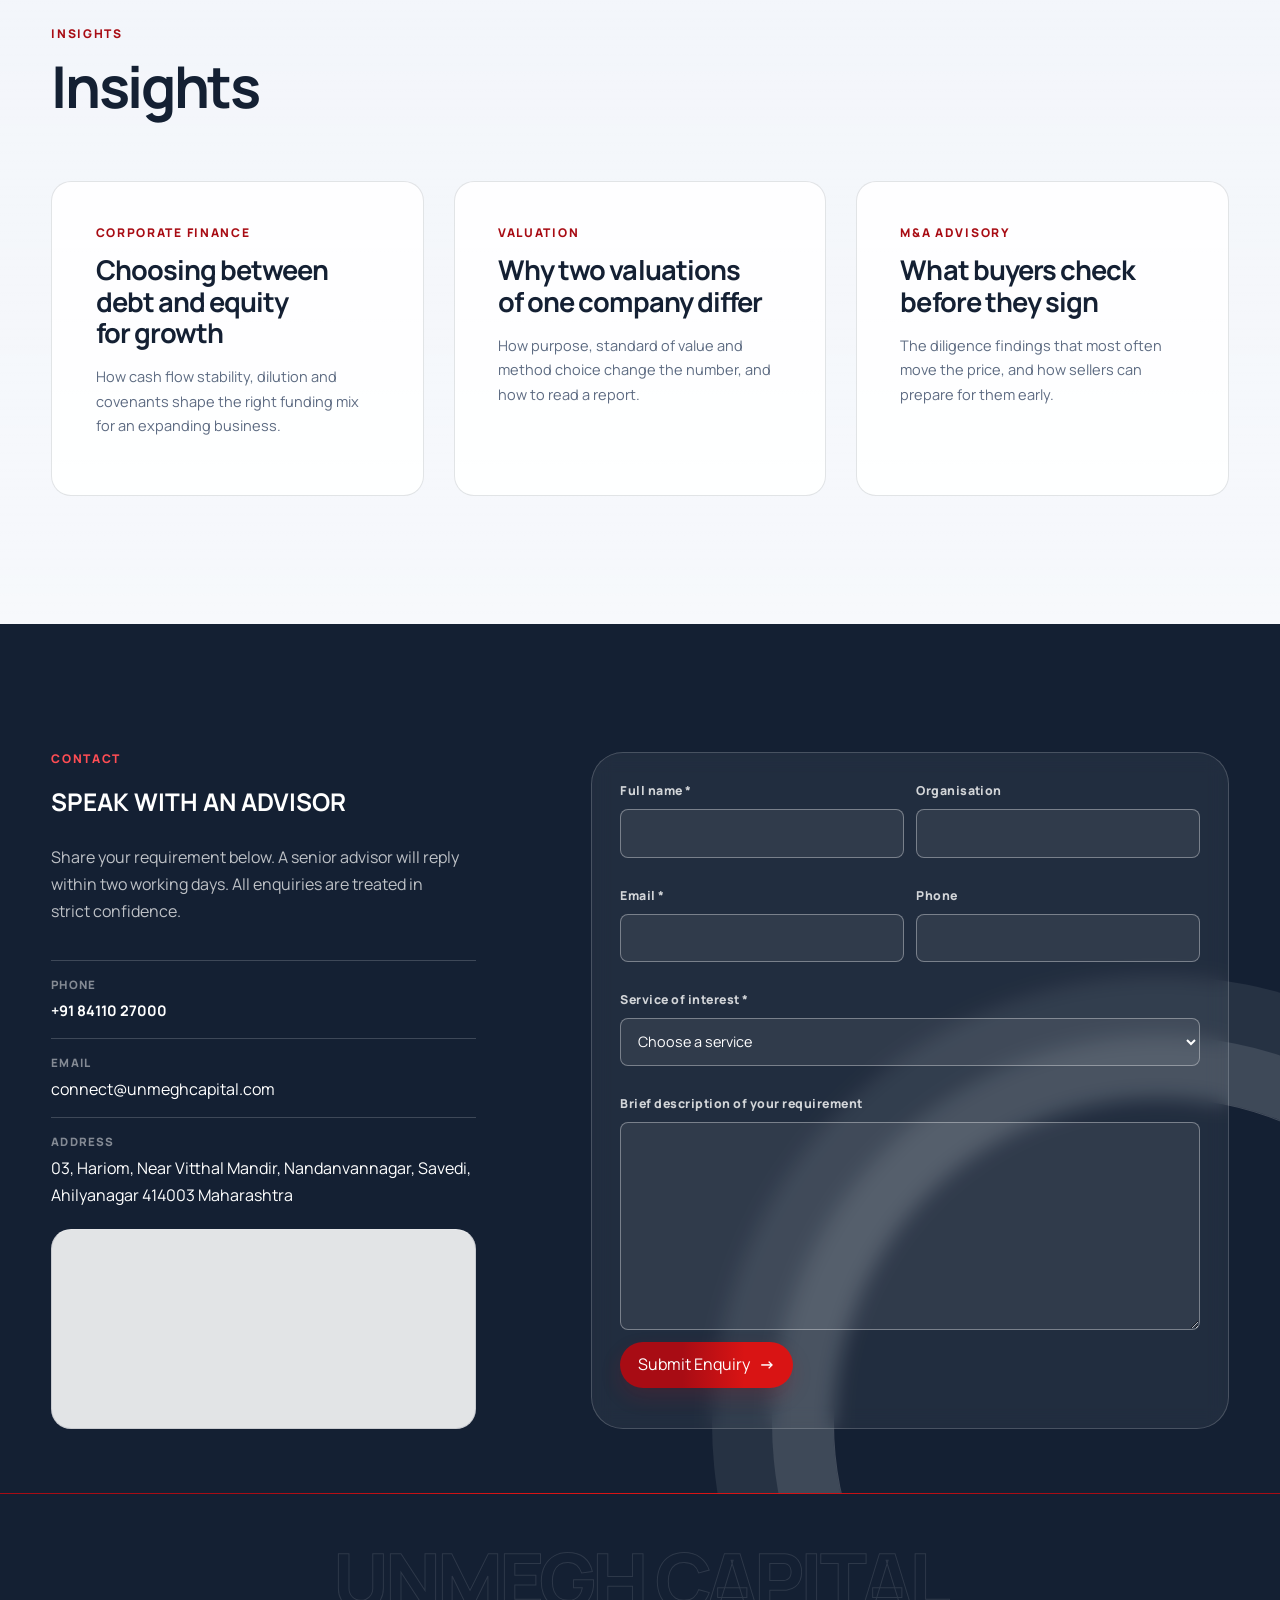
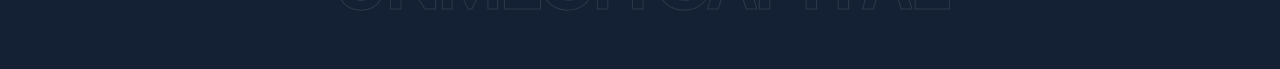
==== commit b73e12c7: "Use champagne gold for the Equity layer; restore navy Mezzanine Co-Authored-By: Claude Opus 5.5 <nor" ====
--- a/index.html
+++ b/index.html
@@ -58,8 +58,8 @@
           <div class="home-hero__side" data-reveal>
             <svg class="hero-illustration" viewBox="0 0 520 440" role="img" aria-label="Illustration of the capital structure: senior debt, mezzanine and equity layers, with advisory across all of them">
               <defs>
-                <linearGradient id="hs-red" x1="0" y1="0" x2="1" y2="1"><stop offset="0" stop-color="#1f3b73" /><stop offset="1" stop-color="#142033" /></linearGradient>
-                <linearGradient id="hs-navy" x1="0" y1="0" x2="1" y2="1"><stop offset="0" stop-color="#3f6fc0" /><stop offset="1" stop-color="#2f5596" /></linearGradient>
+                <linearGradient id="hs-red" x1="0" y1="0" x2="1" y2="1"><stop offset="0" stop-color="#e3c27a" /><stop offset="1" stop-color="#b8892e" /></linearGradient>
+                <linearGradient id="hs-navy" x1="0" y1="0" x2="1" y2="1"><stop offset="0" stop-color="#2f5596" /><stop offset="1" stop-color="#1f3b73" /></linearGradient>
                 <linearGradient id="hs-light" x1="0" y1="0" x2="1" y2="1"><stop offset="0" stop-color="#ffffff" /><stop offset="1" stop-color="#e6ebf3" /></linearGradient>
                 <linearGradient id="hs-pill" x1="0" y1="0" x2="1" y2="0"><stop offset="0" stop-color="#142033" /><stop offset="1" stop-color="#1f4482" /></linearGradient>
                 <radialGradient id="hs-shadow" cx="50%" cy="50%" r="50%"><stop offset="0" stop-color="#142033" stop-opacity=".22" /><stop offset="1" stop-color="#142033" stop-opacity="0" /></radialGradient>
@@ -70,10 +70,10 @@
               <circle cx="60" cy="168" r="4" fill="#c41219" /><circle cx="452" cy="96" r="4" fill="#1f3b73" /><circle cx="96" cy="356" r="3.5" fill="#1f3b73" /><circle cx="470" cy="328" r="3.5" fill="#c41219" />
               <ellipse cx="260" cy="410" rx="160" ry="16" fill="url(#hs-shadow)" />
               <polygon points="135,273 260,338 260,370 135,305" fill="#dfe5ef" /><polygon points="260,338 385,273 385,305 260,370" fill="#cdd6e4" /><polygon points="260,208 385,273 260,338 135,273" fill="url(#hs-light)" stroke="#ffffff" stroke-opacity=".6" stroke-width="1.2" />
-              <polygon points="135,233 260,298 260,330 135,265" fill="#284f8c" /><polygon points="260,298 385,233 385,265 260,330" fill="#1f3f75" /><polygon points="260,168 385,233 260,298 135,233" fill="url(#hs-navy)" stroke="#9dbbec" stroke-opacity=".7" stroke-width="1.2" />
-              <ellipse cx="260" cy="190" rx="120" ry="48" fill="#3f6fc0" opacity=".35" filter="url(#hs-blur)" />
+              <polygon points="135,233 260,298 260,330 135,265" fill="#18325f" /><polygon points="260,298 385,233 385,265 260,330" fill="#122548" /><polygon points="260,168 385,233 260,298 135,233" fill="url(#hs-navy)" stroke="#4a6fae" stroke-opacity=".6" stroke-width="1.2" />
+              <ellipse cx="260" cy="190" rx="120" ry="48" fill="#e3c27a" opacity=".45" filter="url(#hs-blur)" />
               <g class="hero-illustration__float">
-                <polygon points="135,193 260,258 260,290 135,225" fill="#101a2b" /><polygon points="260,258 385,193 385,225 260,290" fill="#0b1320" /><polygon points="260,128 385,193 260,258 135,193" fill="url(#hs-red)" stroke="#4a6fae" stroke-opacity=".6" stroke-width="1.2" />
+                <polygon points="135,193 260,258 260,290 135,225" fill="#9a7024" /><polygon points="260,258 385,193 385,225 260,290" fill="#7d5b1d" /><polygon points="260,128 385,193 260,258 135,193" fill="url(#hs-red)" stroke="#f6e2b0" stroke-opacity=".6" stroke-width="1.2" />
                 <circle class="hero-illustration__pulse" cx="260" cy="128" r="5" fill="#c41219" />
                 <circle cx="260" cy="128" r="5" fill="#c41219" stroke="#ffffff" stroke-width="2" />
               </g>
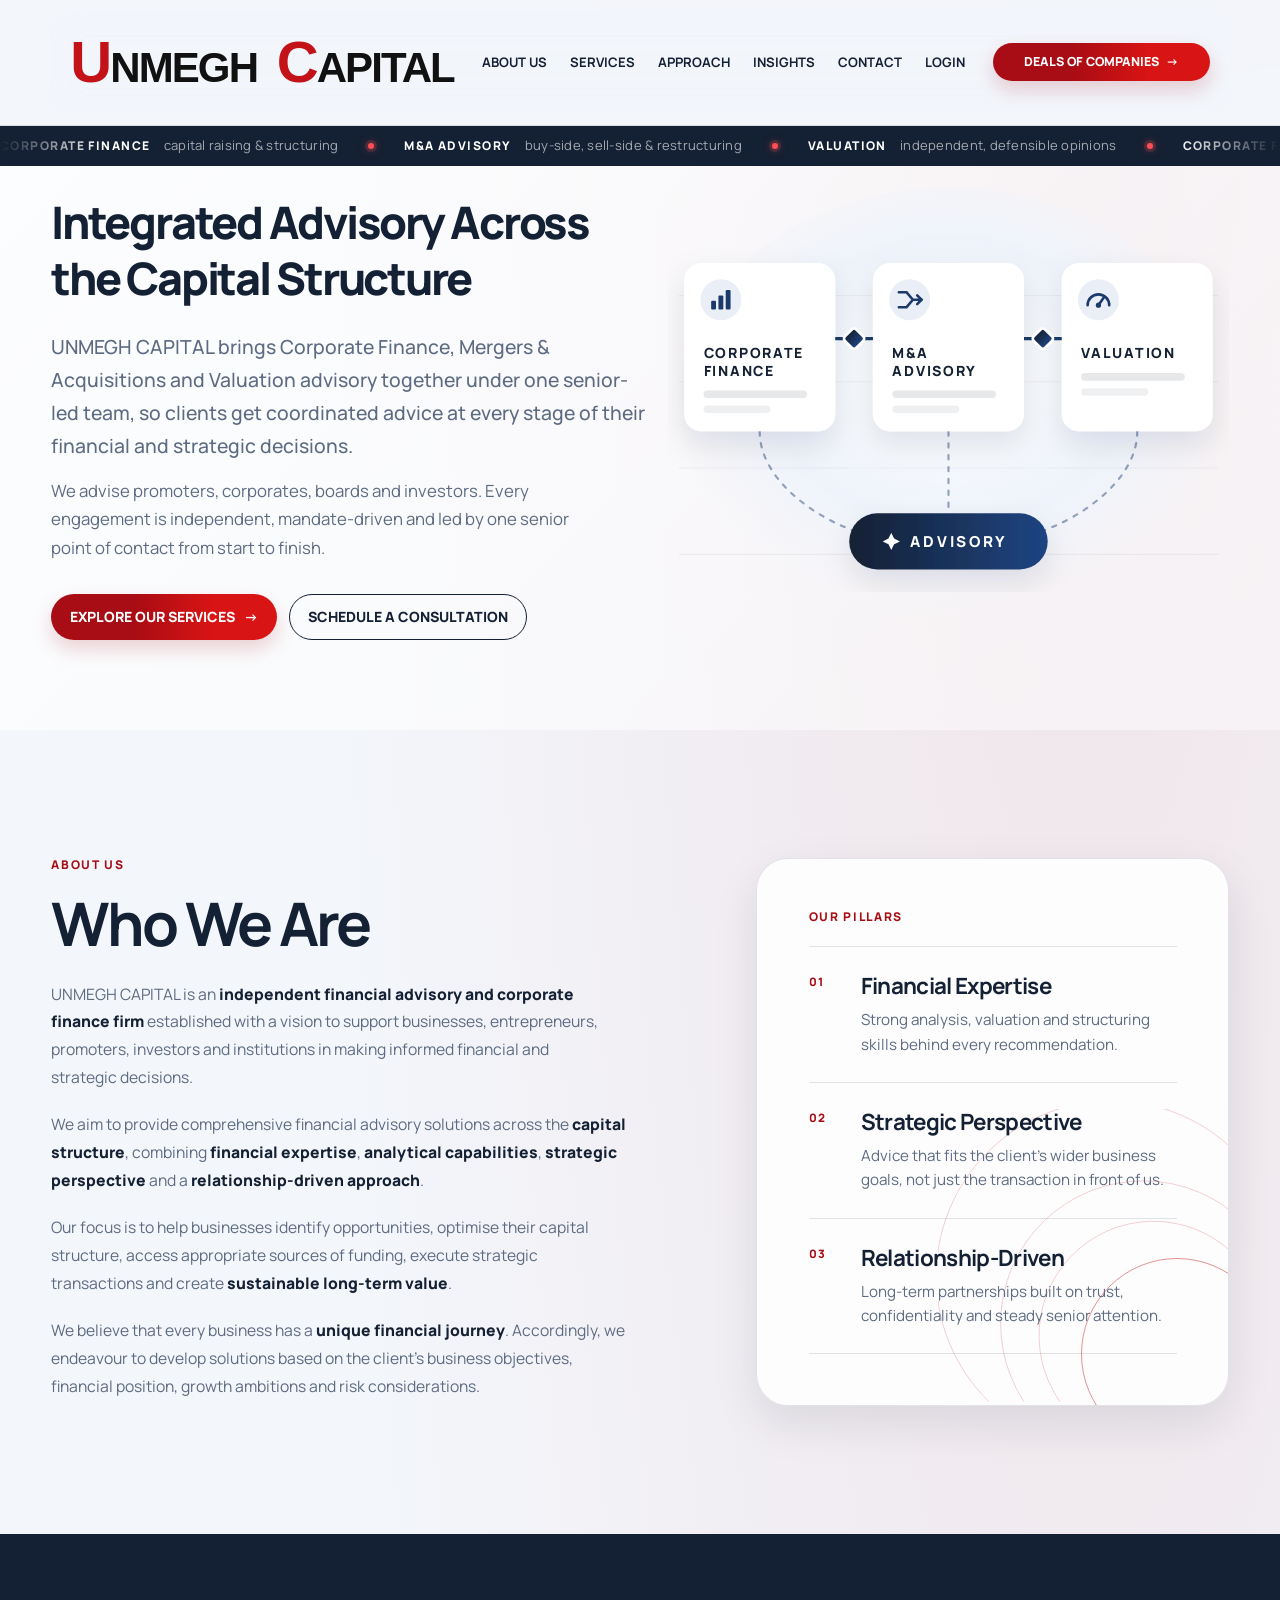
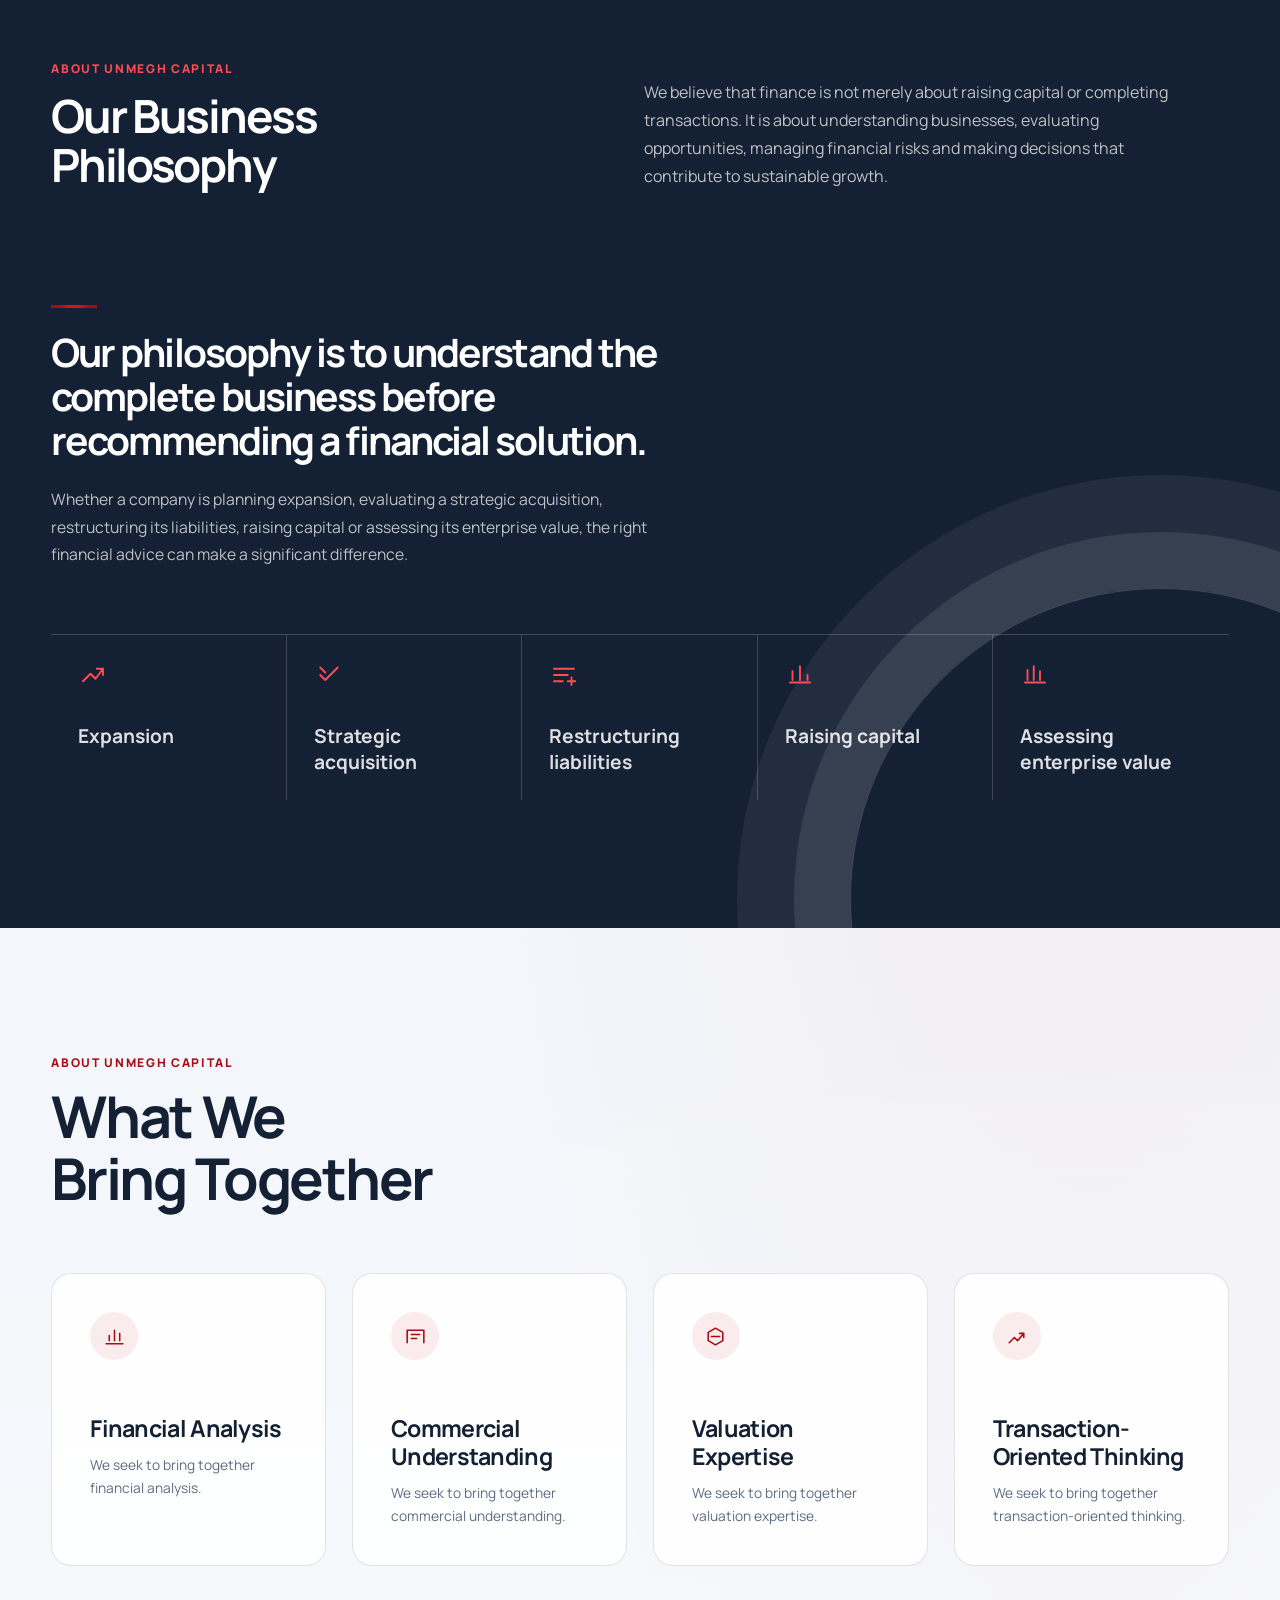
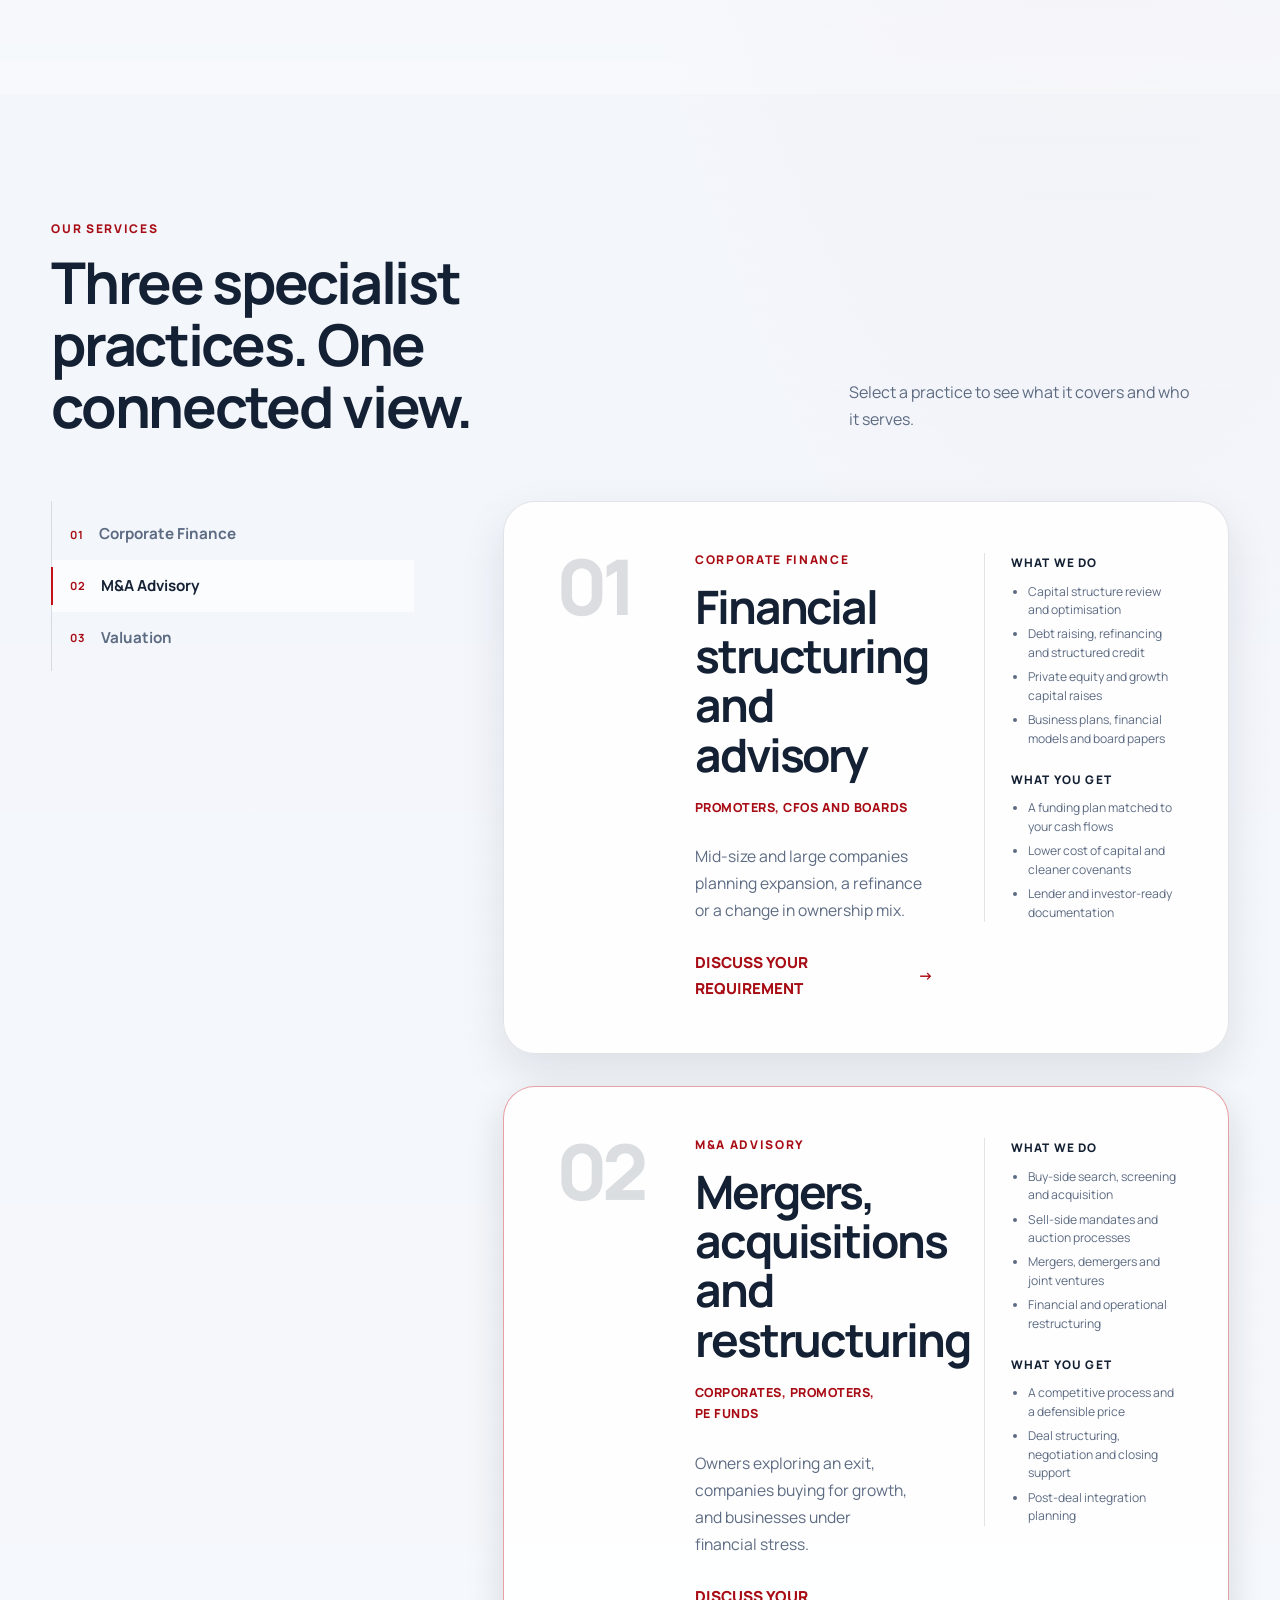
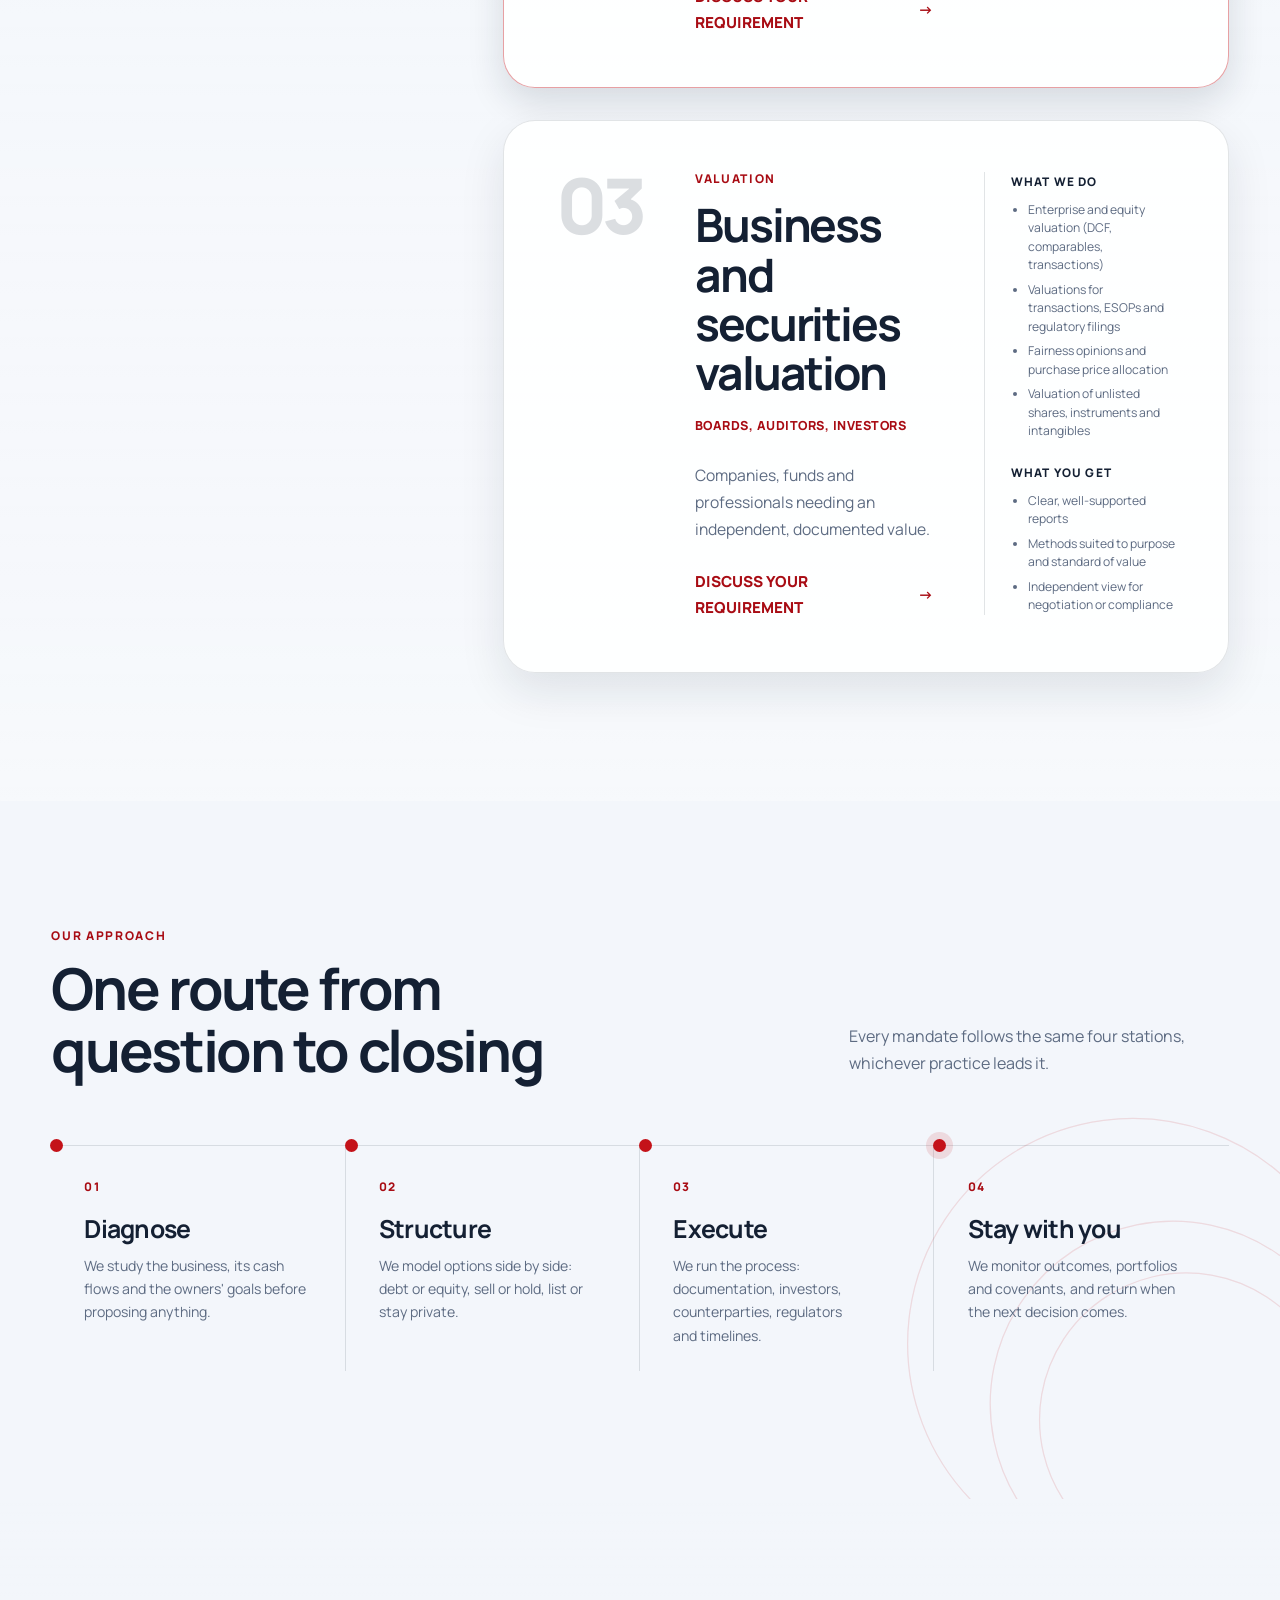
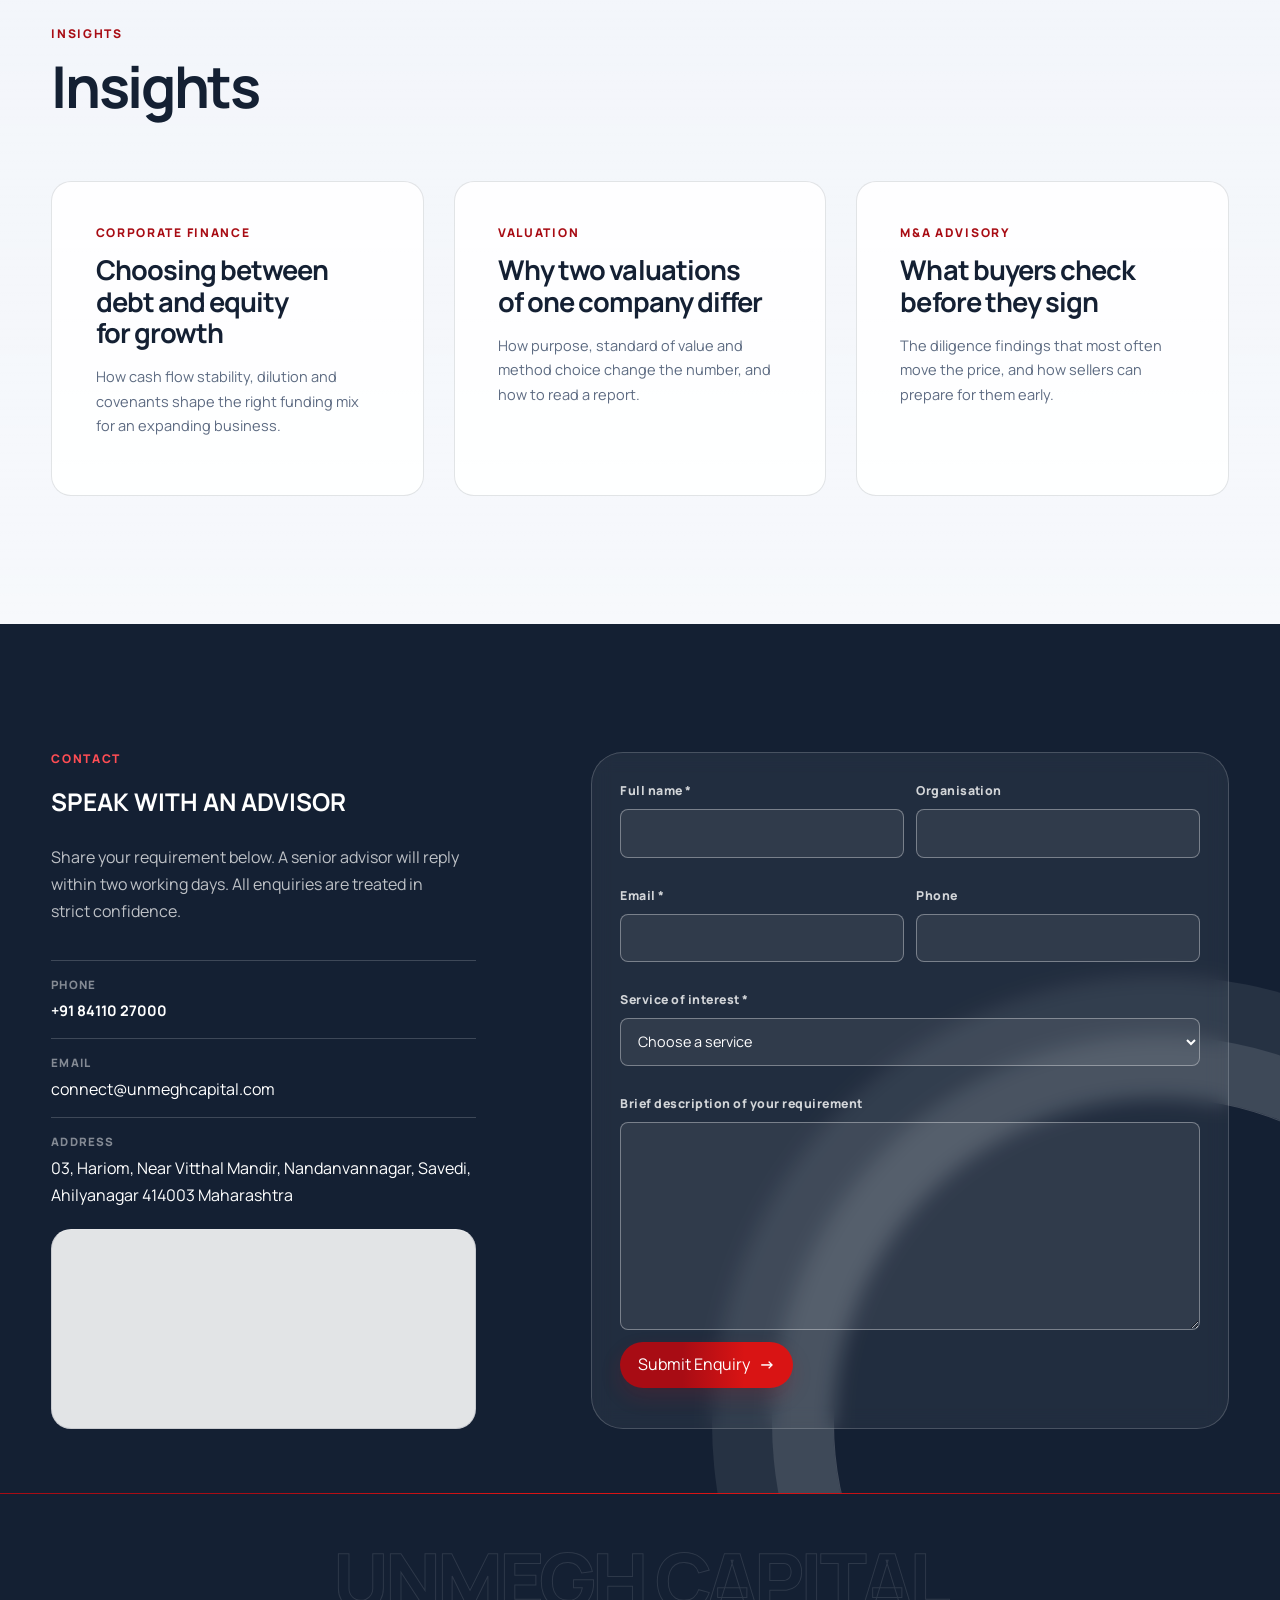
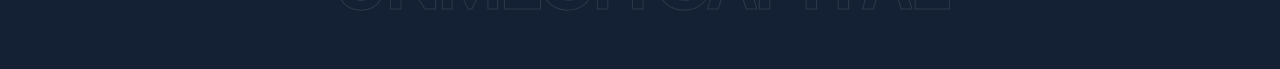
==== commit 79d1b1ad: "Hero: three-service illustration (Corporate Finance, M&A Advisory, Valuation) Co-Authored-By: Claude" ====
--- a/index.html
+++ b/index.html
@@ -56,45 +56,61 @@
             </div>
           </div>
           <div class="home-hero__side" data-reveal>
-            <svg class="hero-illustration" viewBox="0 0 520 440" role="img" aria-label="Illustration of the capital structure: senior debt, mezzanine and equity layers, with advisory across all of them">
+            <svg class="hero-illustration" viewBox="0 0 520 440" role="img" aria-label="Illustration of UNMEGH CAPITAL's three practices, Corporate Finance, M&amp;A Advisory and Valuation, connected through one advisory team">
               <defs>
-                <linearGradient id="hs-red" x1="0" y1="0" x2="1" y2="1"><stop offset="0" stop-color="#e3c27a" /><stop offset="1" stop-color="#b8892e" /></linearGradient>
-                <linearGradient id="hs-navy" x1="0" y1="0" x2="1" y2="1"><stop offset="0" stop-color="#2f5596" /><stop offset="1" stop-color="#1f3b73" /></linearGradient>
-                <linearGradient id="hs-light" x1="0" y1="0" x2="1" y2="1"><stop offset="0" stop-color="#ffffff" /><stop offset="1" stop-color="#e6ebf3" /></linearGradient>
-                <linearGradient id="hs-pill" x1="0" y1="0" x2="1" y2="0"><stop offset="0" stop-color="#142033" /><stop offset="1" stop-color="#1f4482" /></linearGradient>
-                <radialGradient id="hs-shadow" cx="50%" cy="50%" r="50%"><stop offset="0" stop-color="#142033" stop-opacity=".22" /><stop offset="1" stop-color="#142033" stop-opacity="0" /></radialGradient>
-                <filter id="hs-blur" x="-50%" y="-50%" width="200%" height="200%"><feGaussianBlur stdDeviation="22" /></filter>
-                <filter id="hs-drop" x="-20%" y="-30%" width="140%" height="180%"><feDropShadow dx="0" dy="10" stdDeviation="12" flood-color="#142033" flood-opacity=".18" /></filter>
+                <radialGradient id="hi-glow" cx="50%" cy="45%" r="55%">
+                  <stop offset="0" stop-color="#ffffff" />
+                  <stop offset=".6" stop-color="#eef3fb" />
+                  <stop offset="1" stop-color="#f3f6fb" stop-opacity="0" />
+                </radialGradient>
+                <linearGradient id="hi-red" x1="0" y1="0" x2="1" y2="0">
+                  <stop offset="0" stop-color="#142033" />
+                  <stop offset="1" stop-color="#1f4482" />
+                </linearGradient>
+                <filter id="hi-shadow" x="-20%" y="-20%" width="140%" height="160%">
+                  <feDropShadow dx="0" dy="12" stdDeviation="14" flood-color="#142033" flood-opacity=".10" />
+                </filter>
               </defs>
-              <ellipse cx="260" cy="250" rx="228" ry="128" fill="none" stroke="#8a97ad" stroke-opacity=".55" stroke-width="1.4" stroke-dasharray="4 6" />
-              <circle cx="60" cy="168" r="4" fill="#c41219" /><circle cx="452" cy="96" r="4" fill="#1f3b73" /><circle cx="96" cy="356" r="3.5" fill="#1f3b73" /><circle cx="470" cy="328" r="3.5" fill="#c41219" />
-              <ellipse cx="260" cy="410" rx="160" ry="16" fill="url(#hs-shadow)" />
-              <polygon points="135,273 260,338 260,370 135,305" fill="#dfe5ef" /><polygon points="260,338 385,273 385,305 260,370" fill="#cdd6e4" /><polygon points="260,208 385,273 260,338 135,273" fill="url(#hs-light)" stroke="#ffffff" stroke-opacity=".6" stroke-width="1.2" />
-              <polygon points="135,233 260,298 260,330 135,265" fill="#18325f" /><polygon points="260,298 385,233 385,265 260,330" fill="#122548" /><polygon points="260,168 385,233 260,298 135,233" fill="url(#hs-navy)" stroke="#4a6fae" stroke-opacity=".6" stroke-width="1.2" />
-              <ellipse cx="260" cy="190" rx="120" ry="48" fill="#e3c27a" opacity=".45" filter="url(#hs-blur)" />
-              <g class="hero-illustration__float">
-                <polygon points="135,193 260,258 260,290 135,225" fill="#9a7024" /><polygon points="260,258 385,193 385,225 260,290" fill="#7d5b1d" /><polygon points="260,128 385,193 260,258 135,193" fill="url(#hs-red)" stroke="#f6e2b0" stroke-opacity=".6" stroke-width="1.2" />
-                <circle class="hero-illustration__pulse" cx="260" cy="128" r="5" fill="#c41219" />
-                <circle cx="260" cy="128" r="5" fill="#c41219" stroke="#ffffff" stroke-width="2" />
-              </g>
-              <path d="M260 88V122" stroke="#142033" stroke-width="1.6" stroke-dasharray="2 4" stroke-linecap="round" />
-              <g filter="url(#hs-drop)"><rect x="172" y="40" width="176" height="48" rx="24" fill="url(#hs-pill)" /></g>
-              <path d="M200 54l2.6 7.4 7.4 2.6-7.4 2.6-2.6 7.4-2.6-7.4-7.4-2.6 7.4-2.6z" fill="#ffffff" />
-              <text x="272" y="69" fill="#ffffff" font-size="14" font-weight="800" letter-spacing="3" text-anchor="middle">ADVISORY</text>
-              <g fill="none" stroke="#8a97ad" stroke-width="1.4" stroke-dasharray="2 4" stroke-linecap="round">
-                <path d="M118 193H135" /><path d="M385 250H402" /><path d="M385 290H402" />
-              </g>
-              <circle cx="135" cy="193" r="3" fill="#c41219" /><circle cx="385" cy="250" r="3" fill="#1f3b73" /><circle cx="385" cy="290" r="3" fill="#c41219" />
-              <g font-weight="800" letter-spacing="2.4" font-size="13" fill="#142033">
-                <text x="112" y="190" text-anchor="end">EQUITY</text>
-                <text x="408" y="247">MEZZANINE</text>
-                <text x="408" y="287">SENIOR DEBT</text>
-              </g>
-              <g font-size="11" fill="#5d6b82">
-                <text x="112" y="207" text-anchor="end">Growth · PE</text>
-                <text x="408" y="264">Structured · hybrid</text>
-                <text x="408" y="304">Term loans · NCDs</text>
-              </g>
+              <ellipse cx="260" cy="220" rx="250" ry="200" fill="url(#hi-glow)" />
+              <g stroke="#142033" stroke-opacity=".05">
+                <path d="M10 120H510M10 200H510M10 280H510M10 360H510" />
+              </g>
+              <g fill="none" stroke="#1b3a6b" stroke-opacity=".45" stroke-width="2" stroke-dasharray="4 7" stroke-linecap="round">
+                <path d="M85 246C85 300 160 340 196 344" />
+                <path d="M260 246V320" />
+                <path d="M435 246C435 300 360 340 324 344" />
+              </g>
+              <path class="hero-illustration__line" d="M155 160H190M330 160H365" fill="none" stroke="#1b3a6b" stroke-width="3" stroke-linecap="round" />
+              <g filter="url(#hi-shadow)">
+                <rect x="15" y="90" width="140" height="156" rx="16" fill="#ffffff" />
+                <rect x="190" y="90" width="140" height="156" rx="16" fill="#ffffff" />
+                <rect x="365" y="90" width="140" height="156" rx="16" fill="#ffffff" />
+              </g>
+              <circle class="hero-illustration__pulse" cx="172.5" cy="160" r="7" fill="#1b3a6b" />
+              <circle class="hero-illustration__pulse" cx="347.5" cy="160" r="7" fill="#1b3a6b" />
+              <rect x="165" y="152.5" width="15" height="15" rx="3" fill="url(#hi-red)" stroke="#ffffff" stroke-width="2.5" transform="rotate(45 172.5 160)" />
+              <rect x="340" y="152.5" width="15" height="15" rx="3" fill="url(#hi-red)" stroke="#ffffff" stroke-width="2.5" transform="rotate(45 347.5 160)" />
+              <g>
+                <circle cx="49" cy="124" r="19" fill="#e9eef7" /><g fill="#1b3a6b"><rect x="40" y="125" width="4.5" height="8" rx="1" /><rect x="46.75" y="120" width="4.5" height="13" rx="1" /><rect x="53.5" y="115" width="4.5" height="18" rx="1" /></g>
+                <g fill="#142033" font-size="13" font-weight="800" letter-spacing="1.6"><text x="33" y="178">CORPORATE</text><text x="33" y="195">FINANCE</text></g>
+                <rect x="33" y="208" width="96" height="7" rx="3.5" fill="#142033" fill-opacity=".1" />
+                <rect x="33" y="222" width="62" height="7" rx="3.5" fill="#142033" fill-opacity=".07" />
+              </g><g>
+                <circle cx="224" cy="124" r="19" fill="#e9eef7" /><g fill="none" stroke="#1b3a6b" stroke-width="2.4" stroke-linecap="round" stroke-linejoin="round"><path d="M214 117h7l6 7M214 131h7l6-7h8" /><path d="M231 120l4 4-4 4" /></g>
+                <g fill="#142033" font-size="13" font-weight="800" letter-spacing="1.6"><text x="208" y="178">M&amp;A</text><text x="208" y="195">ADVISORY</text></g>
+                <rect x="208" y="208" width="96" height="7" rx="3.5" fill="#142033" fill-opacity=".1" />
+                <rect x="208" y="222" width="62" height="7" rx="3.5" fill="#142033" fill-opacity=".07" />
+              </g><g>
+                <circle cx="399" cy="124" r="19" fill="#e9eef7" /><g fill="none" stroke="#1b3a6b" stroke-width="2.4" stroke-linecap="round"><path d="M389 129a10 10 0 0 1 20 0" /><path d="M399 129l5-7" /></g><circle cx="399" cy="129" r="2.4" fill="#1b3a6b" />
+                <g fill="#142033" font-size="13" font-weight="800" letter-spacing="1.6"><text x="383" y="178">VALUATION</text></g>
+                <rect x="383" y="192" width="96" height="7" rx="3.5" fill="#142033" fill-opacity=".1" />
+                <rect x="383" y="206" width="62" height="7" rx="3.5" fill="#142033" fill-opacity=".07" />
+              </g>
+              <g filter="url(#hi-shadow)">
+                <rect x="168" y="322" width="184" height="52" rx="26" fill="url(#hi-red)" />
+              </g>
+              <path d="M207 340l2.6 5.4 5.4 2.6-5.4 2.6-2.6 5.4-2.6-5.4-5.4-2.6 5.4-2.6z" fill="#ffffff" />
+              <text x="270" y="353" fill="#ffffff" font-size="14" font-weight="800" letter-spacing="2.5" text-anchor="middle">ADVISORY</text>
             </svg>
           </div>
         </div>
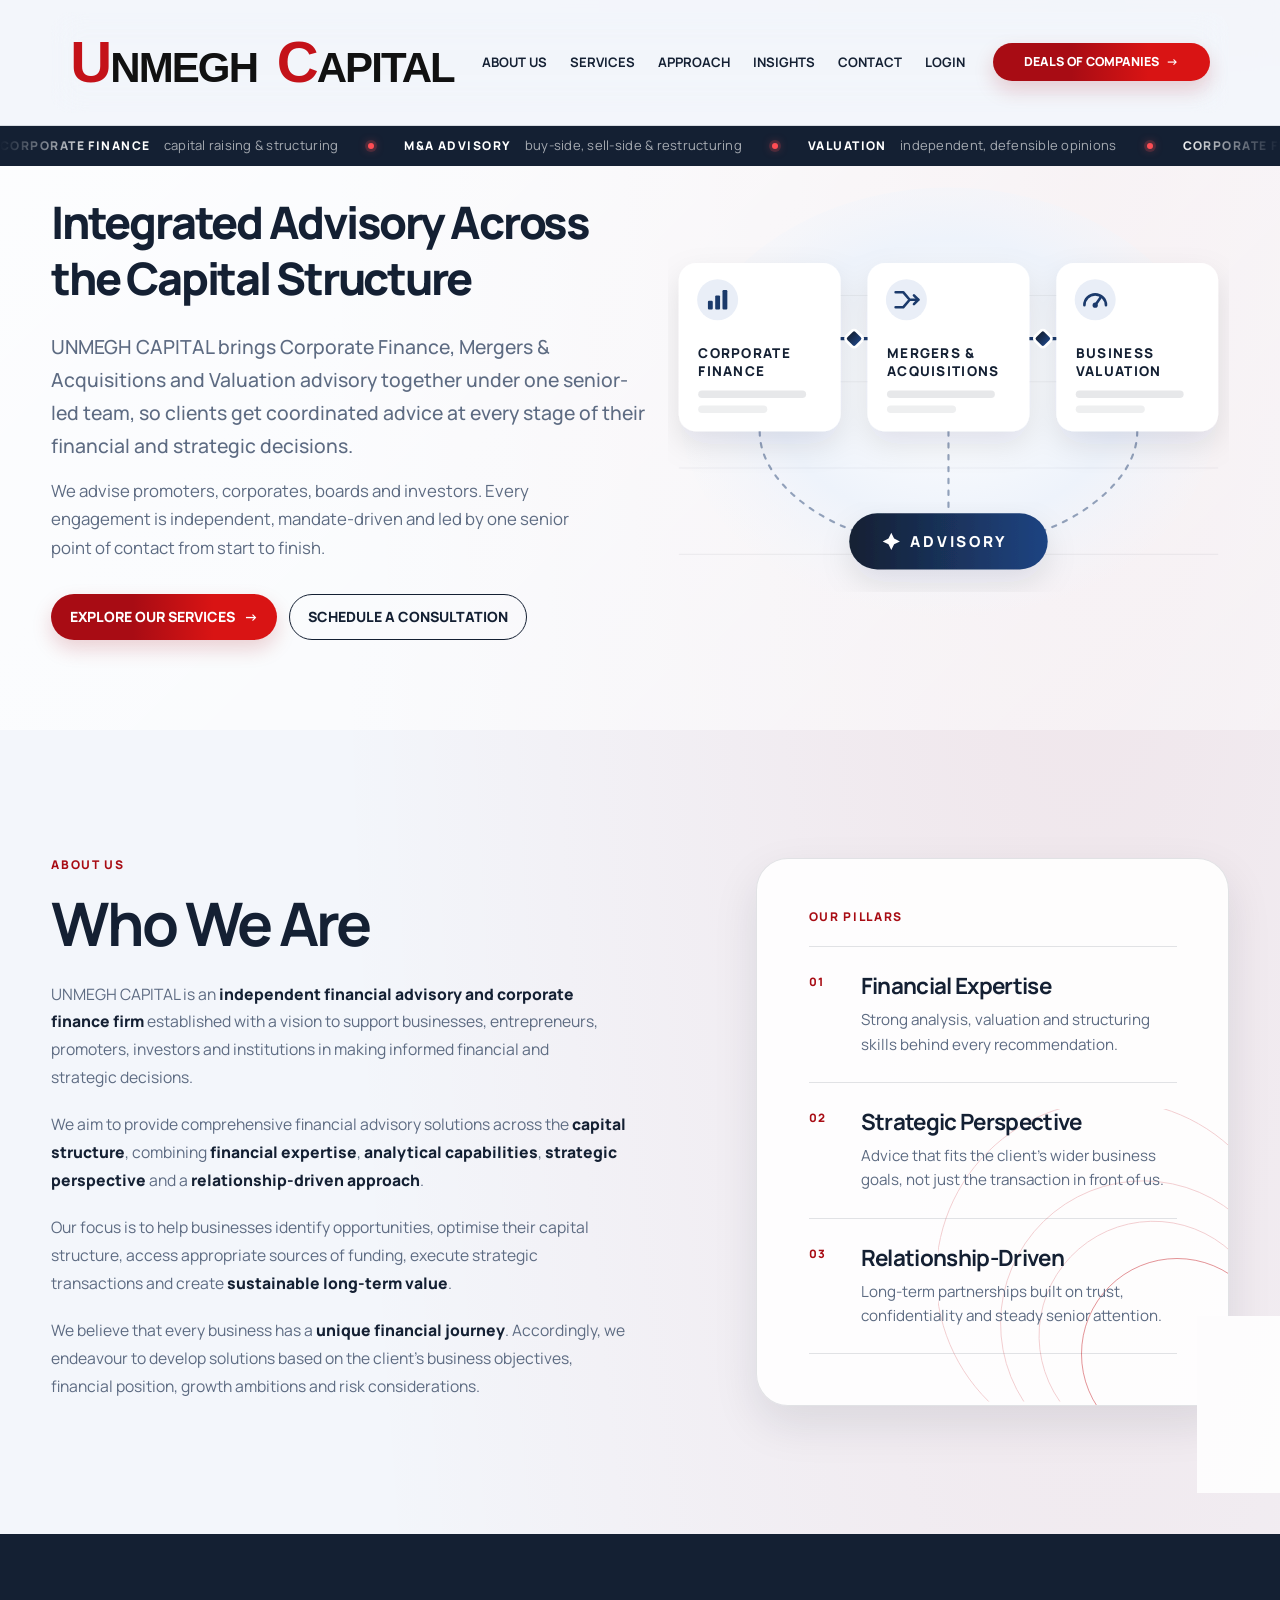
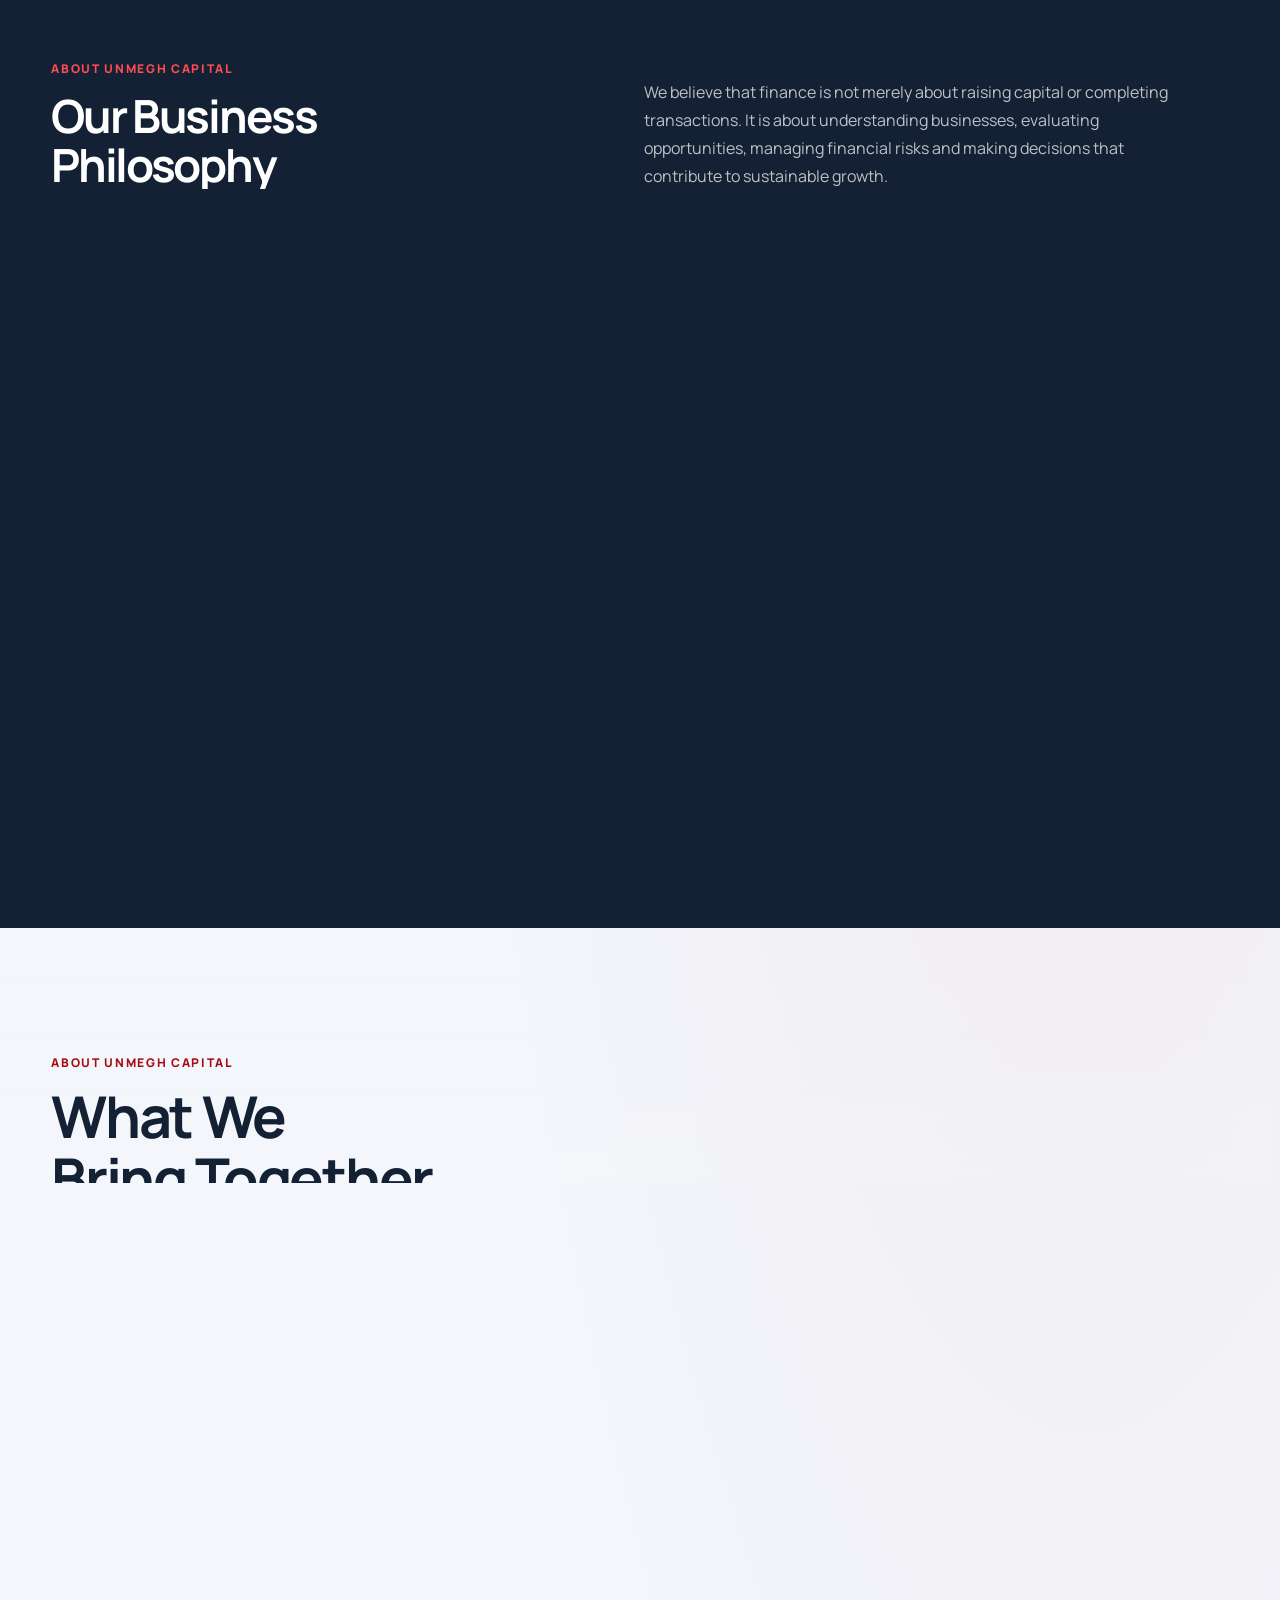
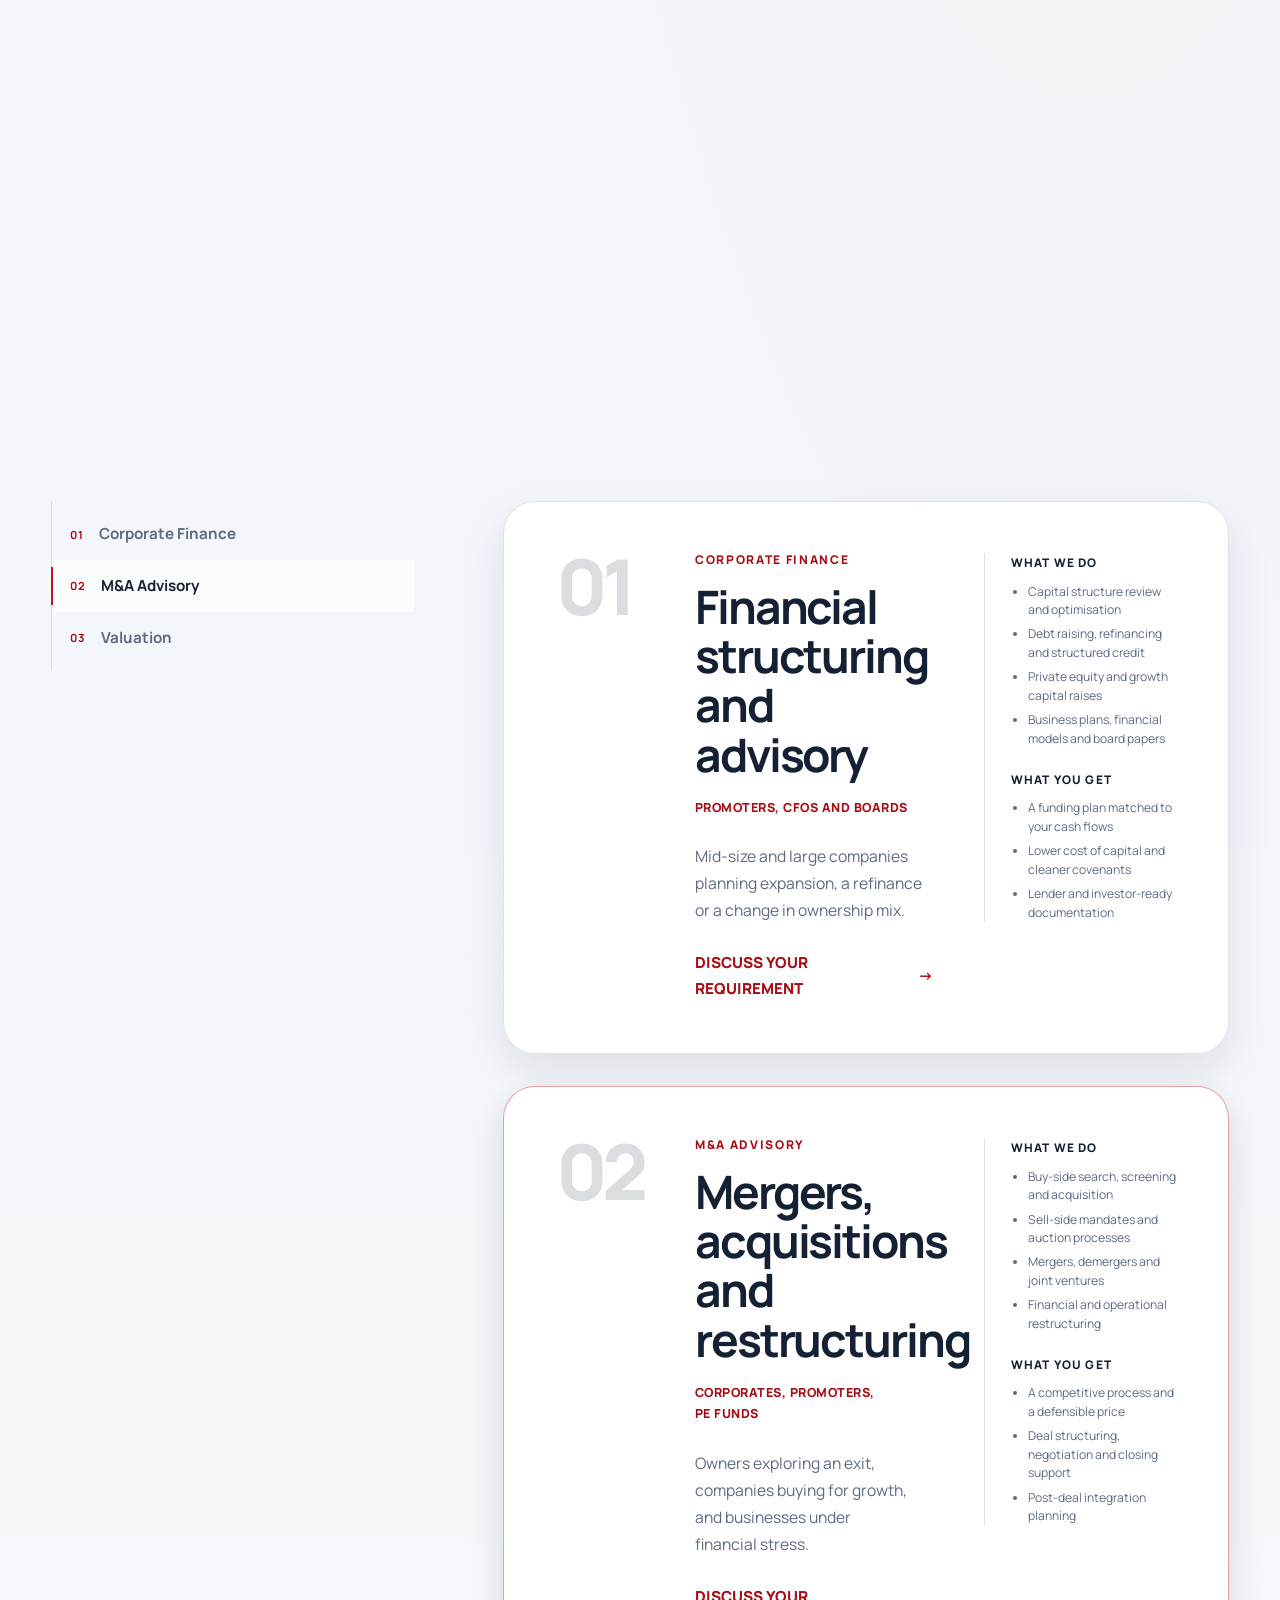
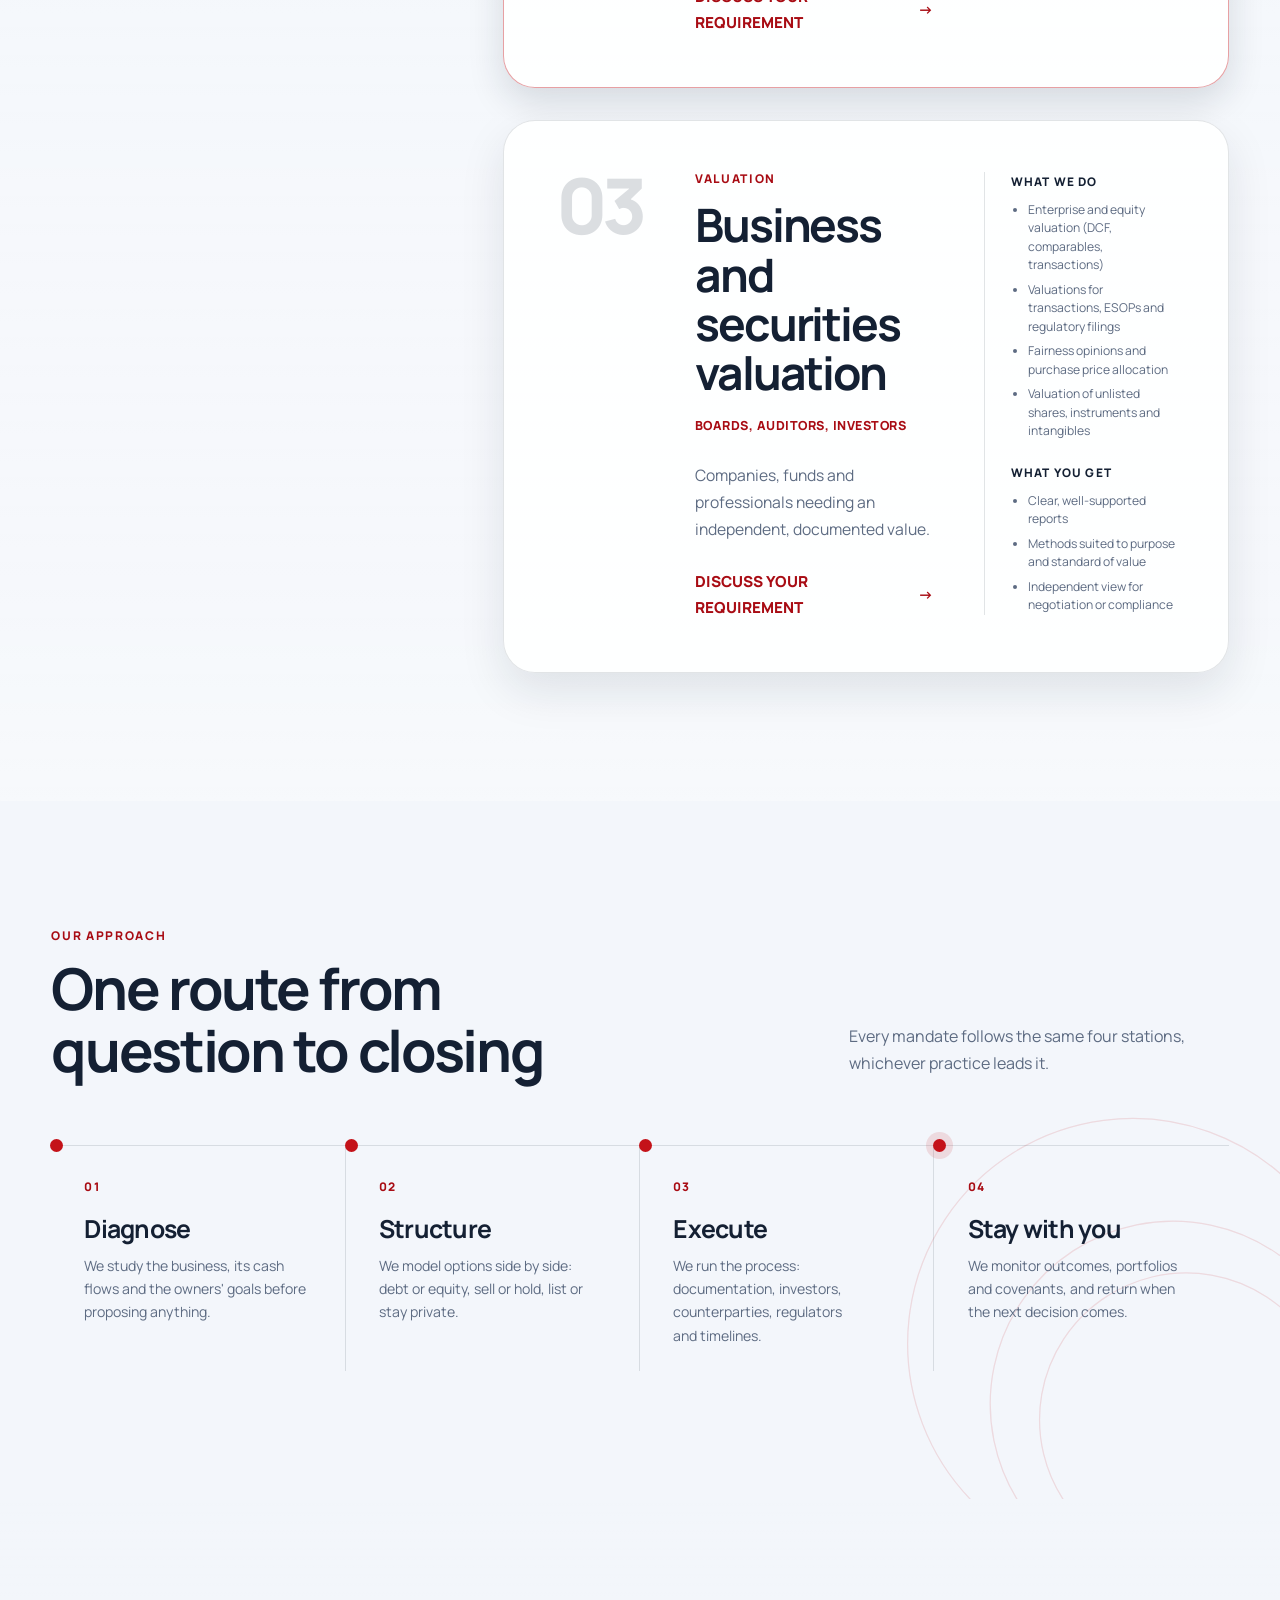
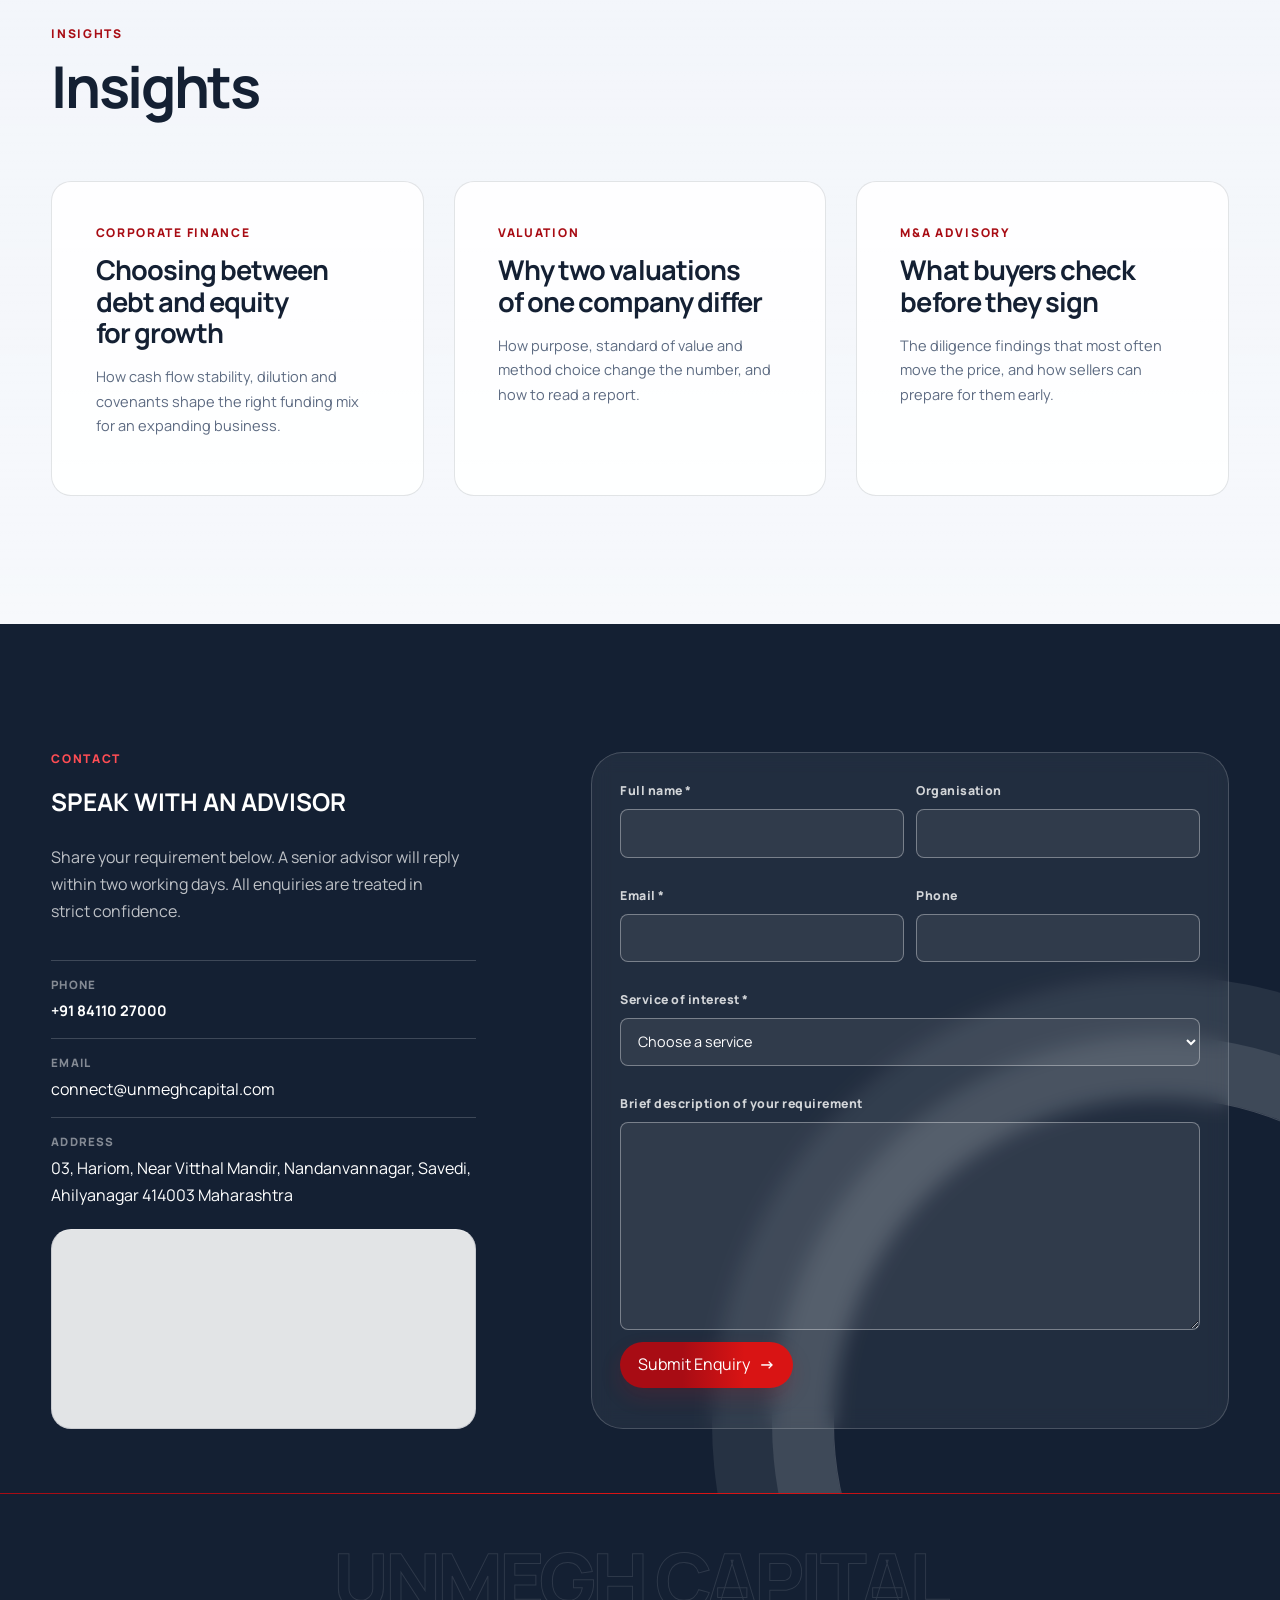
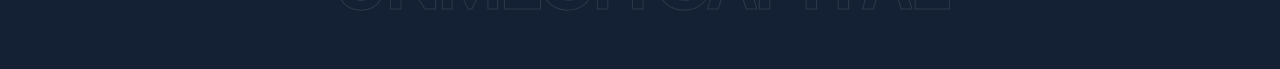
==== commit 77c84d5e: "Hero illustration: rename cards to Mergers & Acquisitions and Business Valuation Co-Authored-By: Cla" ====
--- a/index.html
+++ b/index.html
@@ -56,7 +56,7 @@
             </div>
           </div>
           <div class="home-hero__side" data-reveal>
-            <svg class="hero-illustration" viewBox="0 0 520 440" role="img" aria-label="Illustration of UNMEGH CAPITAL's three practices, Corporate Finance, M&amp;A Advisory and Valuation, connected through one advisory team">
+            <svg class="hero-illustration" viewBox="0 0 520 440" role="img" aria-label="Illustration of UNMEGH CAPITAL's three practices, Corporate Finance, Mergers &amp; Acquisitions and Business Valuation, connected through one advisory team">
               <defs>
                 <radialGradient id="hi-glow" cx="50%" cy="45%" r="55%">
                   <stop offset="0" stop-color="#ffffff" />
@@ -80,31 +80,31 @@
                 <path d="M260 246V320" />
                 <path d="M435 246C435 300 360 340 324 344" />
               </g>
-              <path class="hero-illustration__line" d="M155 160H190M330 160H365" fill="none" stroke="#1b3a6b" stroke-width="3" stroke-linecap="round" />
+              <path class="hero-illustration__line" d="M160 160H185M335 160H360" fill="none" stroke="#1b3a6b" stroke-width="3" stroke-linecap="round" />
               <g filter="url(#hi-shadow)">
-                <rect x="15" y="90" width="140" height="156" rx="16" fill="#ffffff" />
-                <rect x="190" y="90" width="140" height="156" rx="16" fill="#ffffff" />
-                <rect x="365" y="90" width="140" height="156" rx="16" fill="#ffffff" />
+                <rect x="10" y="90" width="150" height="156" rx="16" fill="#ffffff" />
+                <rect x="185" y="90" width="150" height="156" rx="16" fill="#ffffff" />
+                <rect x="360" y="90" width="150" height="156" rx="16" fill="#ffffff" />
               </g>
               <circle class="hero-illustration__pulse" cx="172.5" cy="160" r="7" fill="#1b3a6b" />
               <circle class="hero-illustration__pulse" cx="347.5" cy="160" r="7" fill="#1b3a6b" />
-              <rect x="165" y="152.5" width="15" height="15" rx="3" fill="url(#hi-red)" stroke="#ffffff" stroke-width="2.5" transform="rotate(45 172.5 160)" />
-              <rect x="340" y="152.5" width="15" height="15" rx="3" fill="url(#hi-red)" stroke="#ffffff" stroke-width="2.5" transform="rotate(45 347.5 160)" />
+              <rect x="166" y="153.5" width="13" height="13" rx="3" fill="url(#hi-red)" stroke="#ffffff" stroke-width="2.5" transform="rotate(45 172.5 160)" />
+              <rect x="341" y="153.5" width="13" height="13" rx="3" fill="url(#hi-red)" stroke="#ffffff" stroke-width="2.5" transform="rotate(45 347.5 160)" />
               <g>
-                <circle cx="49" cy="124" r="19" fill="#e9eef7" /><g fill="#1b3a6b"><rect x="40" y="125" width="4.5" height="8" rx="1" /><rect x="46.75" y="120" width="4.5" height="13" rx="1" /><rect x="53.5" y="115" width="4.5" height="18" rx="1" /></g>
-                <g fill="#142033" font-size="13" font-weight="800" letter-spacing="1.6"><text x="33" y="178">CORPORATE</text><text x="33" y="195">FINANCE</text></g>
-                <rect x="33" y="208" width="96" height="7" rx="3.5" fill="#142033" fill-opacity=".1" />
-                <rect x="33" y="222" width="62" height="7" rx="3.5" fill="#142033" fill-opacity=".07" />
+                <circle cx="46" cy="124" r="19" fill="#e9eef7" /><g fill="#1b3a6b"><rect x="37" y="125" width="4.5" height="8" rx="1" /><rect x="43.75" y="120" width="4.5" height="13" rx="1" /><rect x="50.5" y="115" width="4.5" height="18" rx="1" /></g>
+                <g class="hero-card-label" fill="#142033" font-size="12.5" font-weight="800" letter-spacing="1.2"><text x="28" y="178">CORPORATE</text><text x="28" y="195">FINANCE</text></g>
+                <rect x="28" y="208" width="100" height="7" rx="3.5" fill="#142033" fill-opacity=".1" />
+                <rect x="28" y="222" width="64" height="7" rx="3.5" fill="#142033" fill-opacity=".07" />
               </g><g>
-                <circle cx="224" cy="124" r="19" fill="#e9eef7" /><g fill="none" stroke="#1b3a6b" stroke-width="2.4" stroke-linecap="round" stroke-linejoin="round"><path d="M214 117h7l6 7M214 131h7l6-7h8" /><path d="M231 120l4 4-4 4" /></g>
-                <g fill="#142033" font-size="13" font-weight="800" letter-spacing="1.6"><text x="208" y="178">M&amp;A</text><text x="208" y="195">ADVISORY</text></g>
-                <rect x="208" y="208" width="96" height="7" rx="3.5" fill="#142033" fill-opacity=".1" />
-                <rect x="208" y="222" width="62" height="7" rx="3.5" fill="#142033" fill-opacity=".07" />
+                <circle cx="221" cy="124" r="19" fill="#e9eef7" /><g fill="none" stroke="#1b3a6b" stroke-width="2.4" stroke-linecap="round" stroke-linejoin="round"><path d="M211 117h7l6 7M211 131h7l6-7h8" /><path d="M228 120l4 4-4 4" /></g>
+                <g class="hero-card-label" fill="#142033" font-size="12.5" font-weight="800" letter-spacing="1.2"><text x="203" y="178">MERGERS &amp;</text><text x="203" y="195">ACQUISITIONS</text></g>
+                <rect x="203" y="208" width="100" height="7" rx="3.5" fill="#142033" fill-opacity=".1" />
+                <rect x="203" y="222" width="64" height="7" rx="3.5" fill="#142033" fill-opacity=".07" />
               </g><g>
-                <circle cx="399" cy="124" r="19" fill="#e9eef7" /><g fill="none" stroke="#1b3a6b" stroke-width="2.4" stroke-linecap="round"><path d="M389 129a10 10 0 0 1 20 0" /><path d="M399 129l5-7" /></g><circle cx="399" cy="129" r="2.4" fill="#1b3a6b" />
-                <g fill="#142033" font-size="13" font-weight="800" letter-spacing="1.6"><text x="383" y="178">VALUATION</text></g>
-                <rect x="383" y="192" width="96" height="7" rx="3.5" fill="#142033" fill-opacity=".1" />
-                <rect x="383" y="206" width="62" height="7" rx="3.5" fill="#142033" fill-opacity=".07" />
+                <circle cx="396" cy="124" r="19" fill="#e9eef7" /><g fill="none" stroke="#1b3a6b" stroke-width="2.4" stroke-linecap="round"><path d="M386 129a10 10 0 0 1 20 0" /><path d="M396 129l5-7" /></g><circle cx="396" cy="129" r="2.4" fill="#1b3a6b" />
+                <g class="hero-card-label" fill="#142033" font-size="12.5" font-weight="800" letter-spacing="1.2"><text x="378" y="178">BUSINESS</text><text x="378" y="195">VALUATION</text></g>
+                <rect x="378" y="208" width="100" height="7" rx="3.5" fill="#142033" fill-opacity=".1" />
+                <rect x="378" y="222" width="64" height="7" rx="3.5" fill="#142033" fill-opacity=".07" />
               </g>
               <g filter="url(#hi-shadow)">
                 <rect x="168" y="322" width="184" height="52" rx="26" fill="url(#hi-red)" />
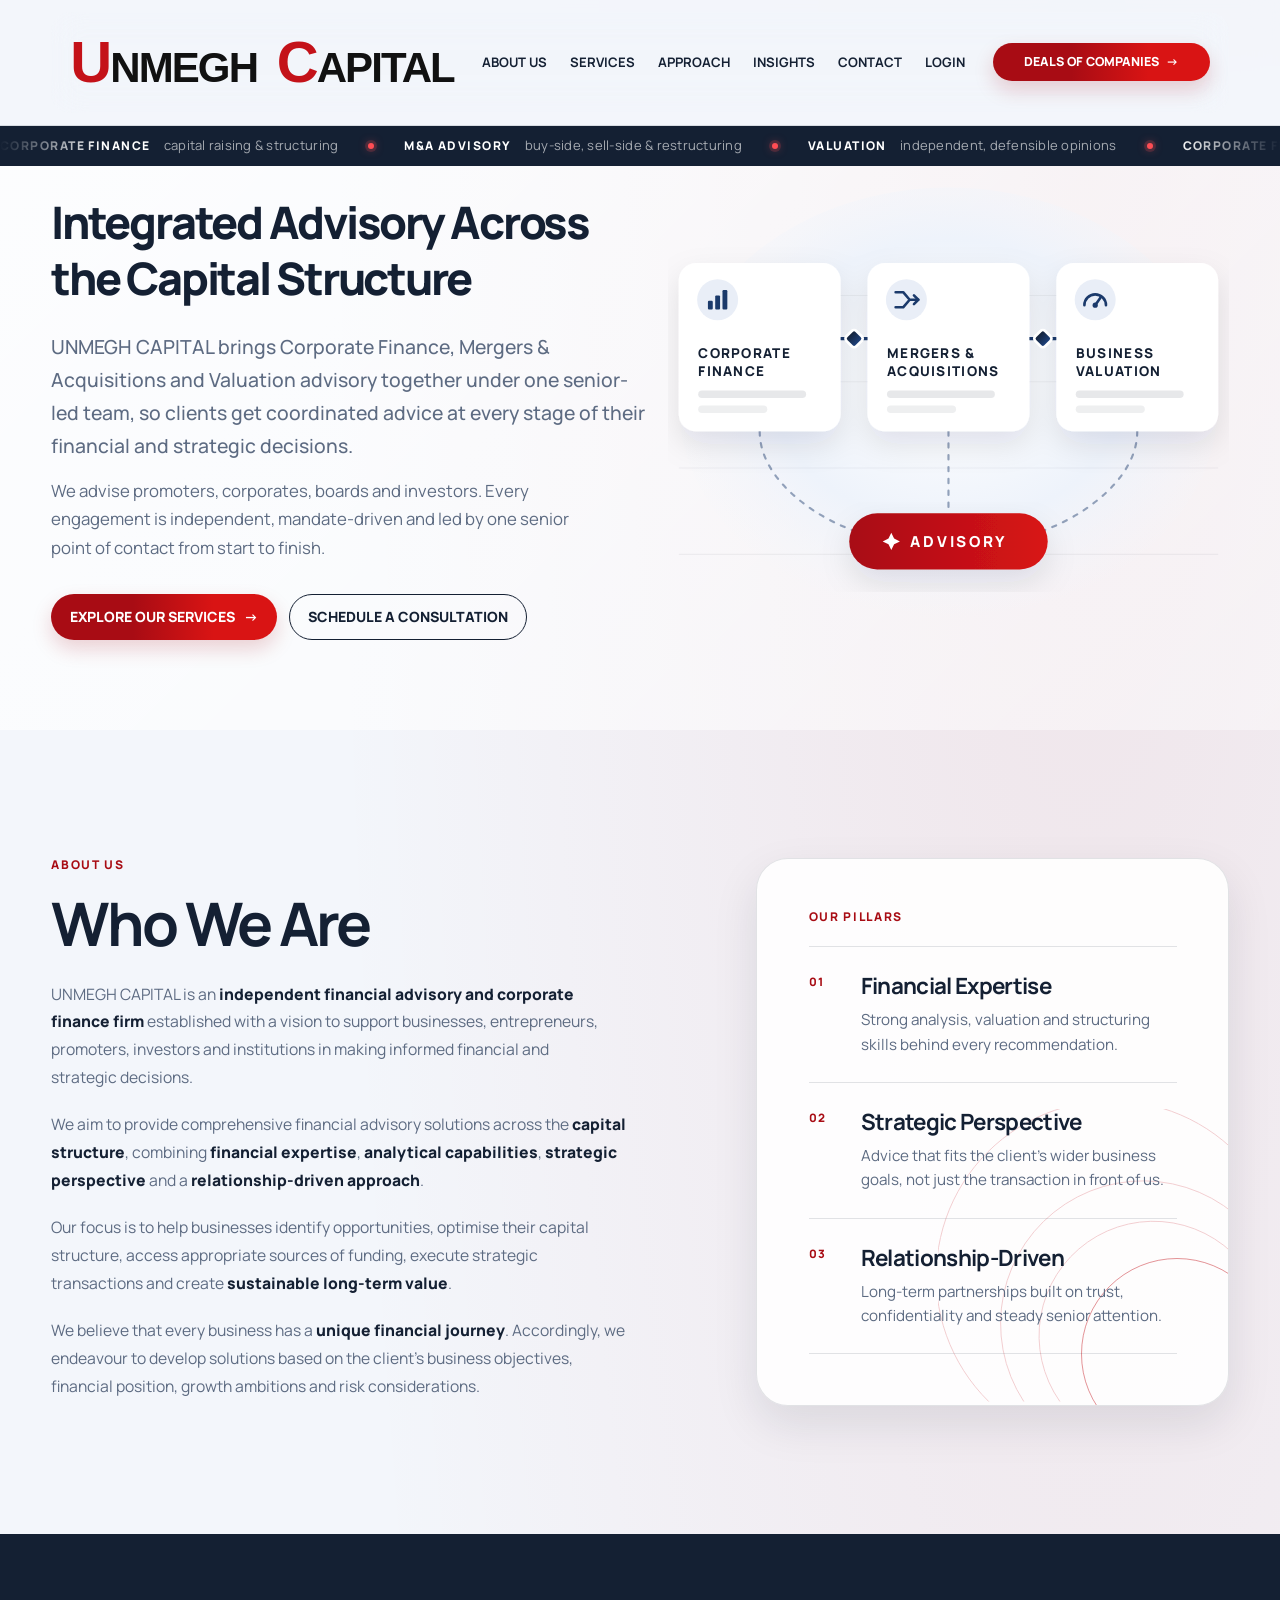
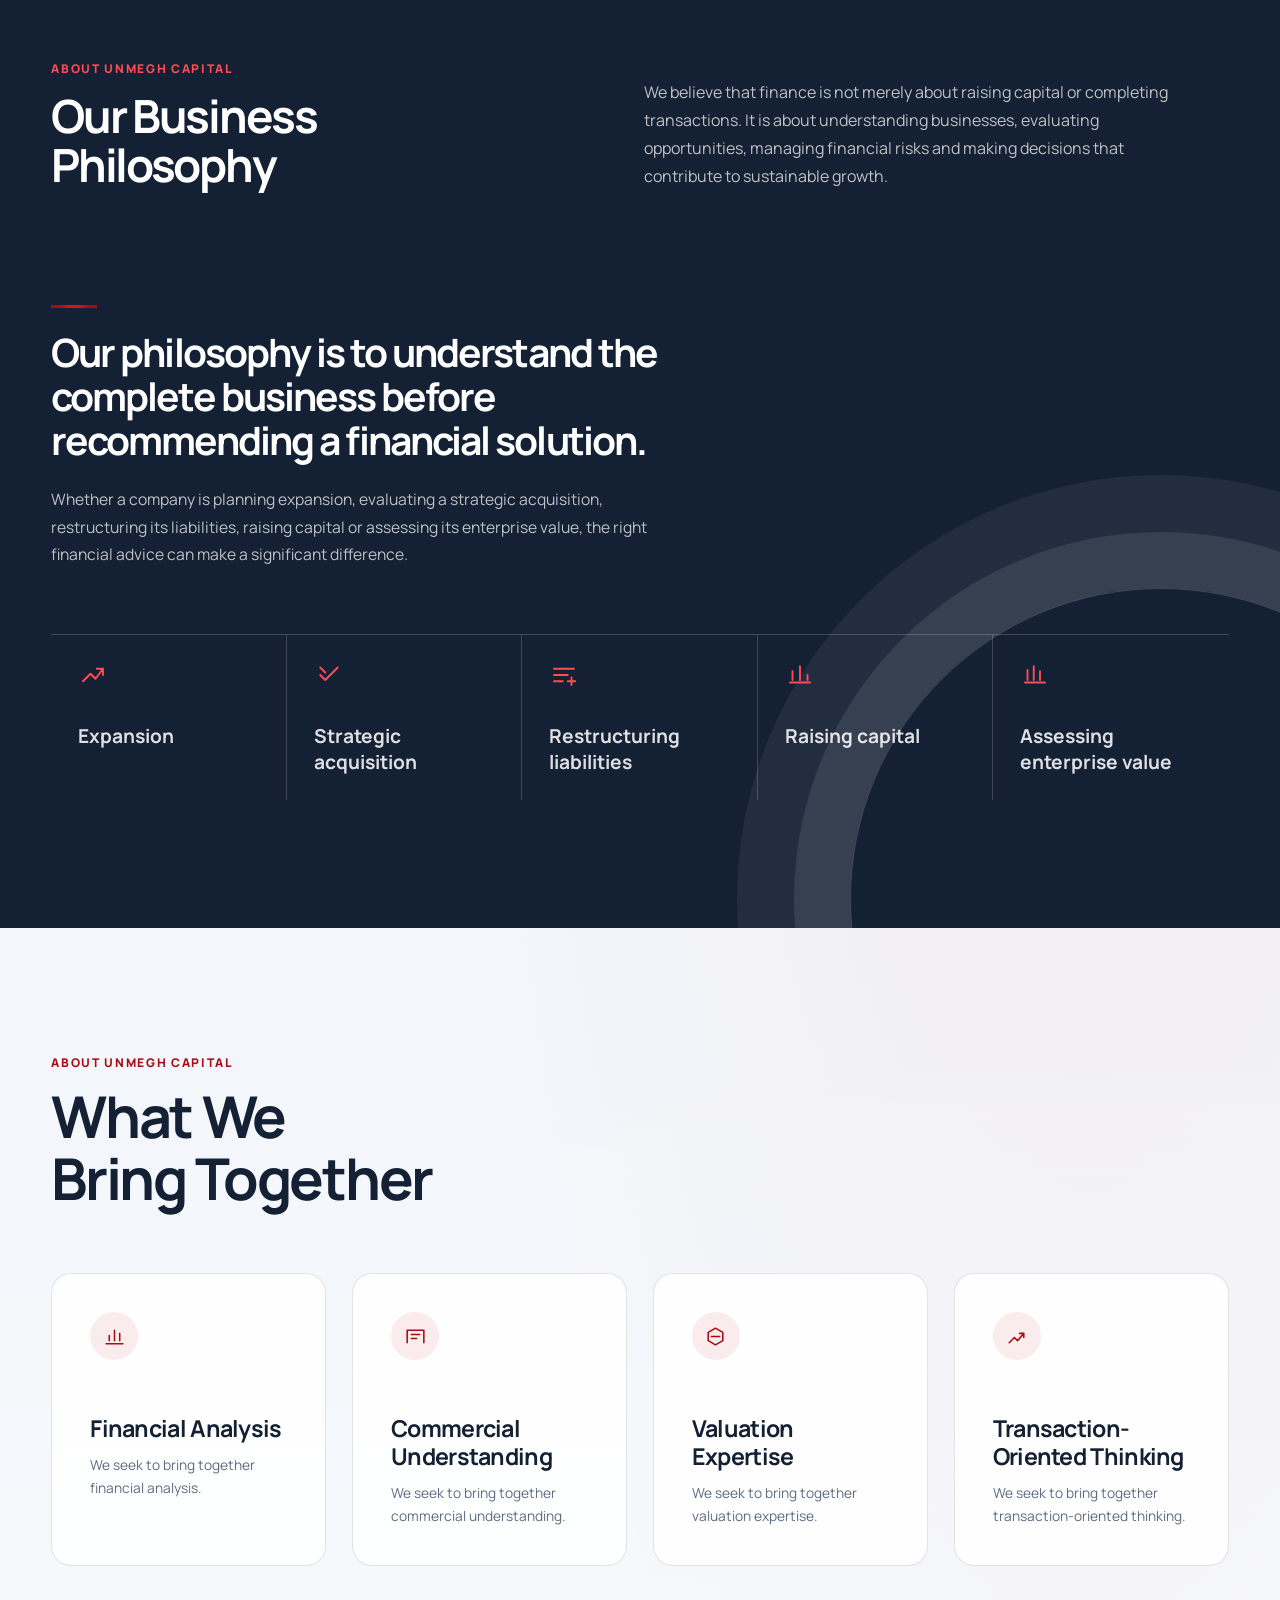
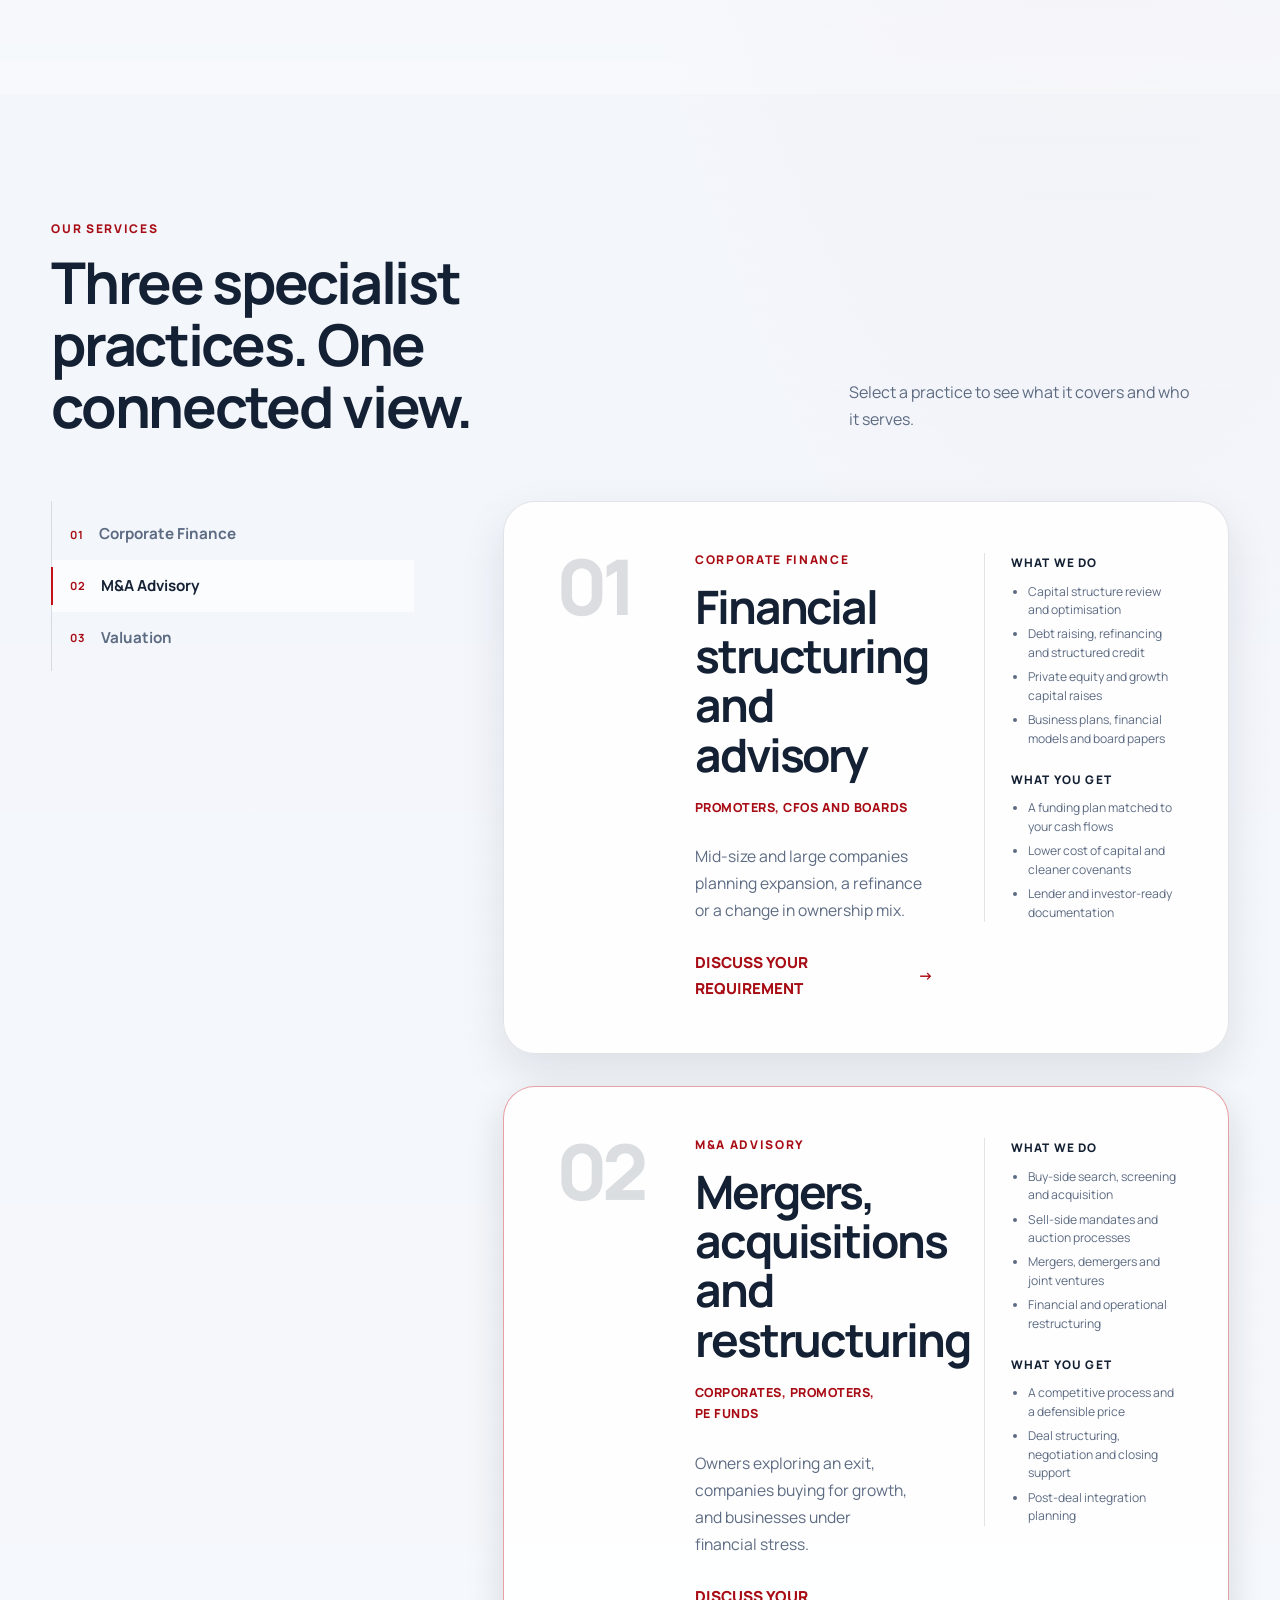
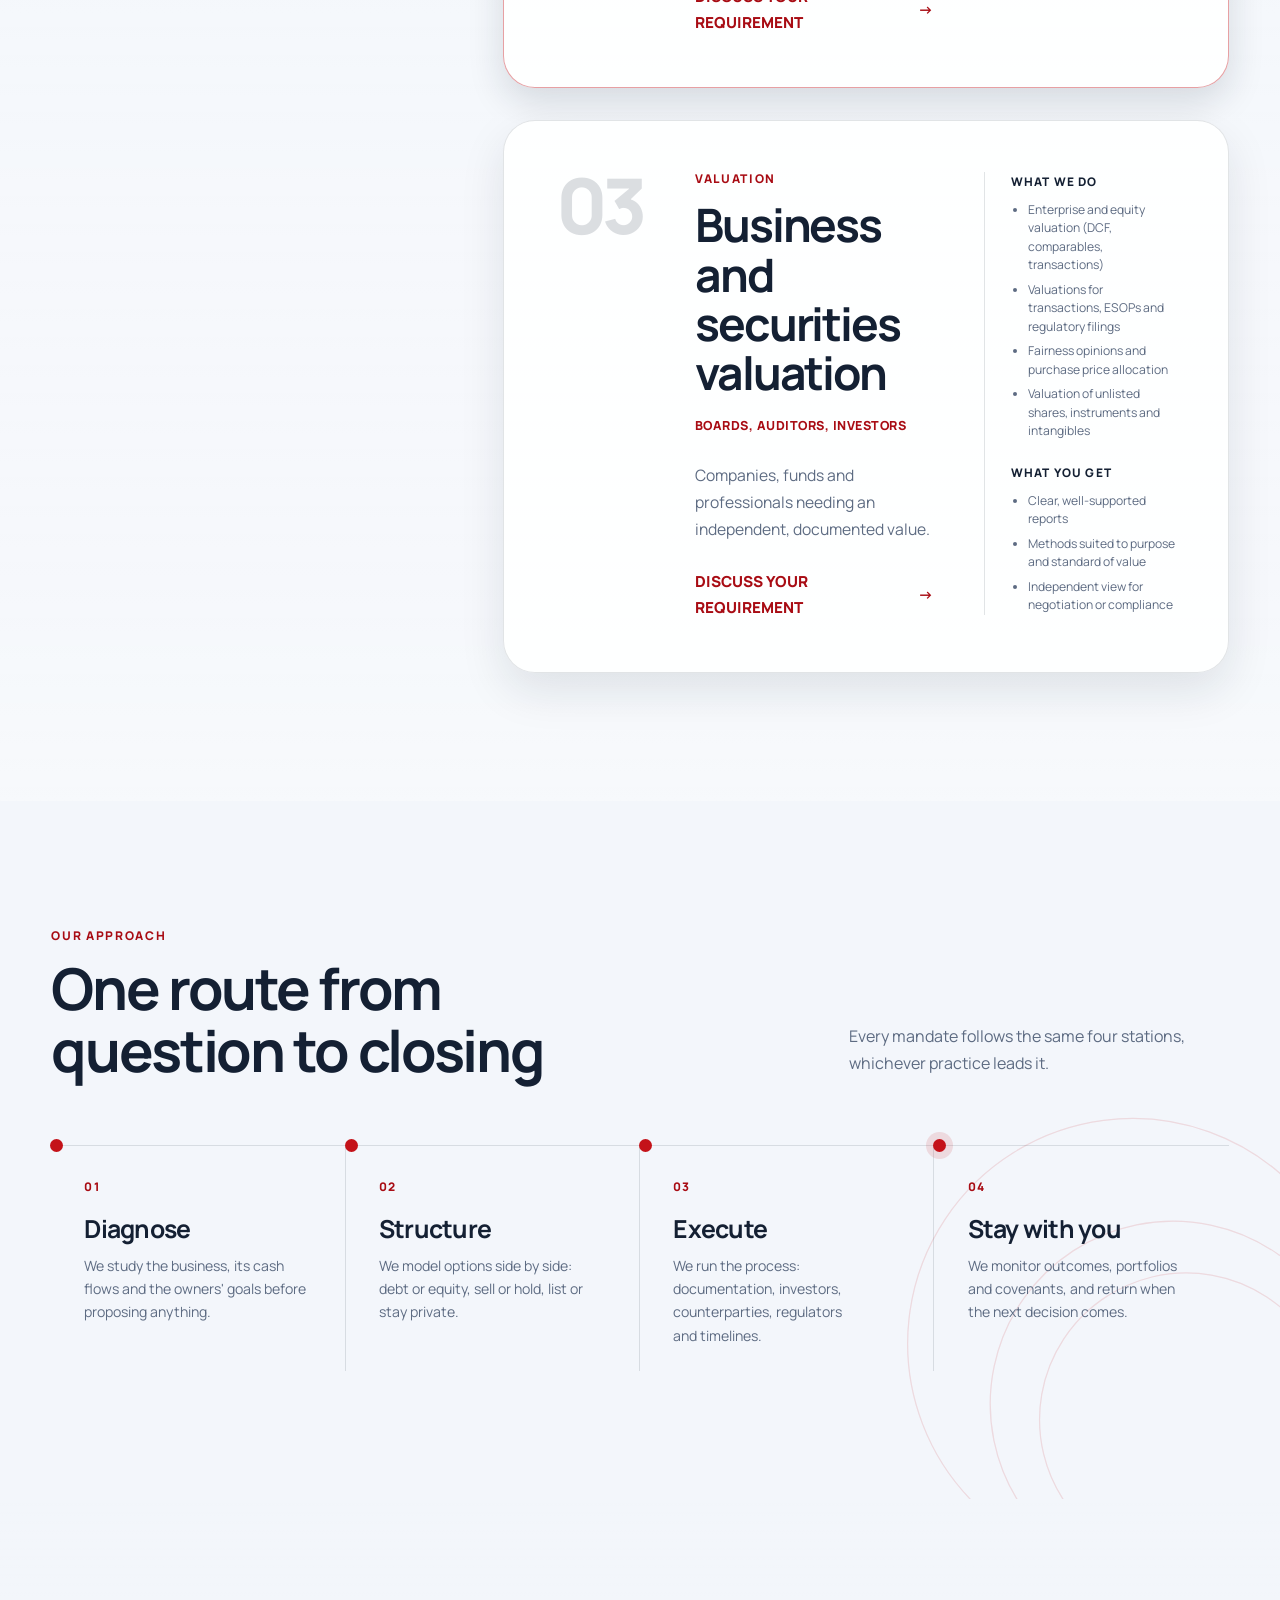
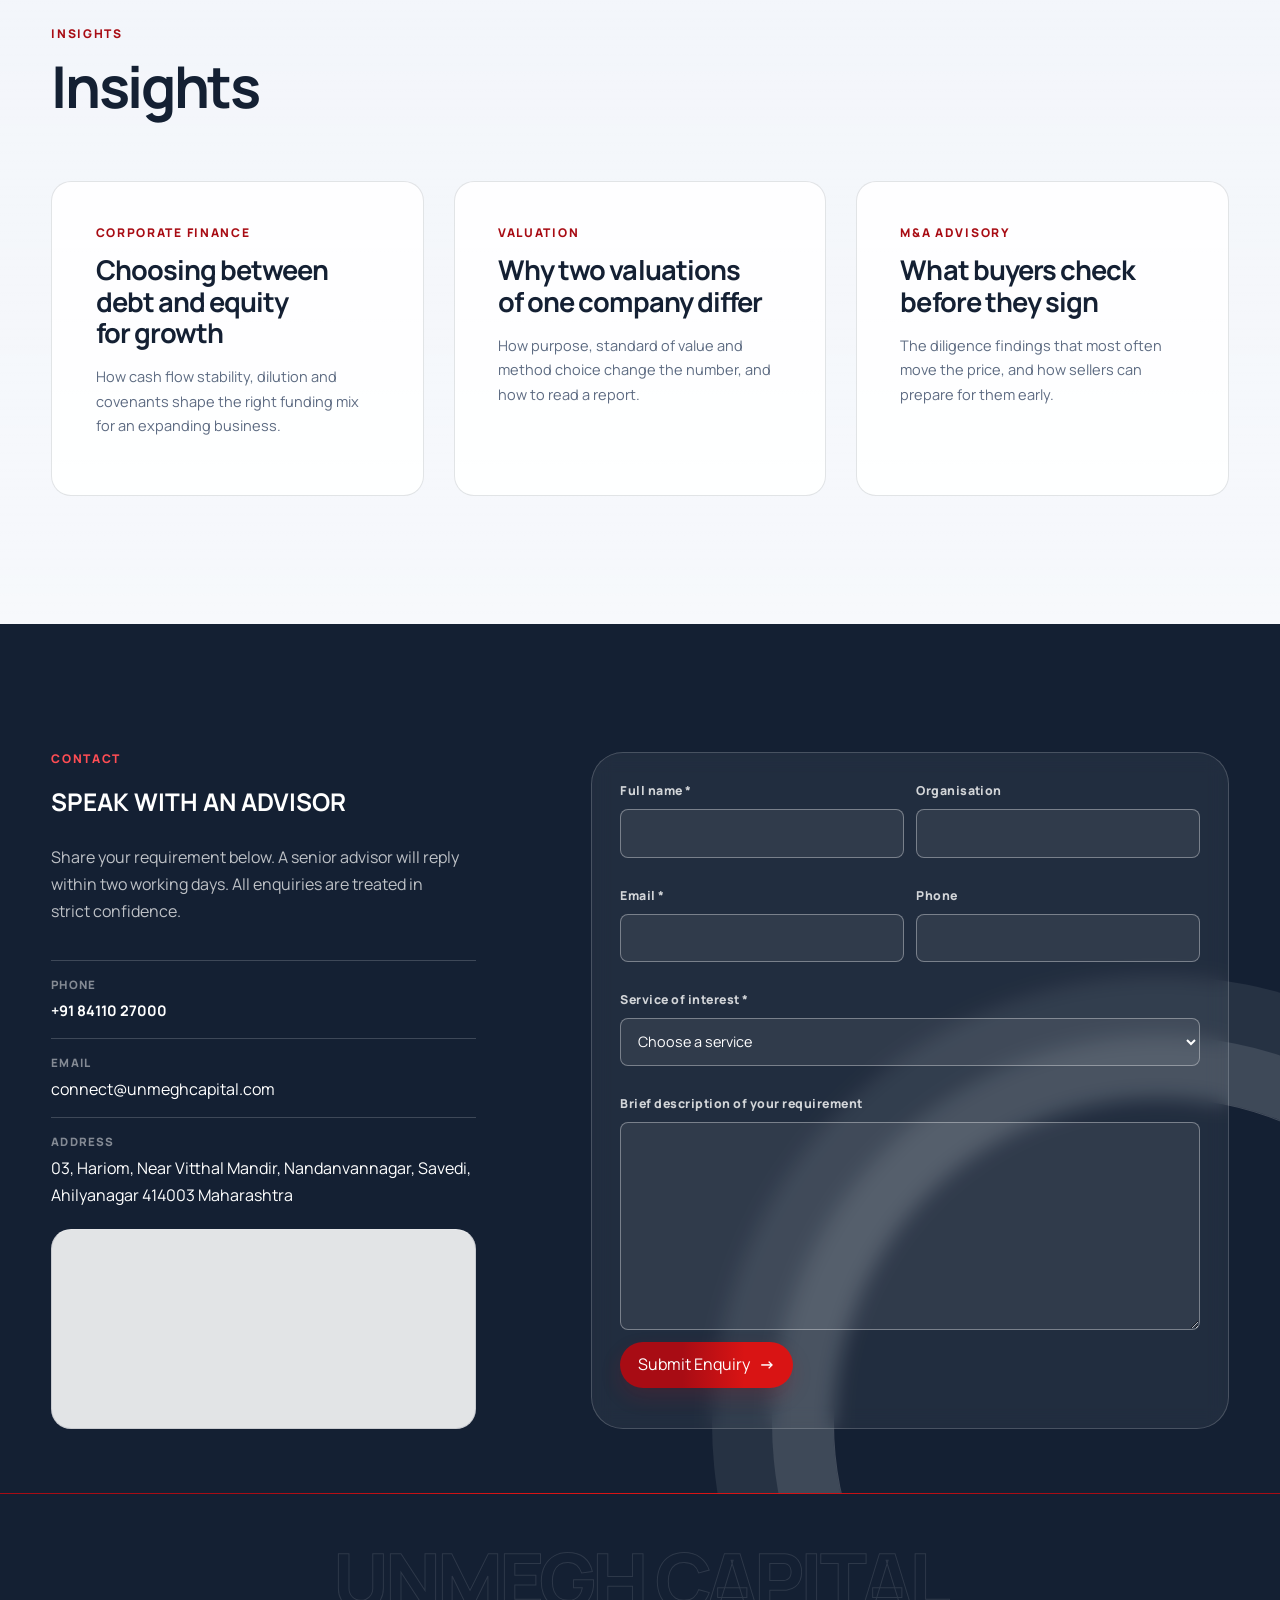
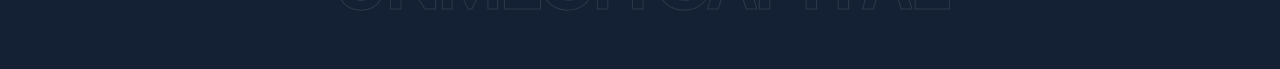
==== commit 01f1ebff: "Hero illustration: make the Advisory badge red Co-Authored-By: Claude Opus 5.5 <noreply@anthropic.co" ====
--- a/index.html
+++ b/index.html
@@ -63,6 +63,10 @@
                   <stop offset=".6" stop-color="#eef3fb" />
                   <stop offset="1" stop-color="#f3f6fb" stop-opacity="0" />
                 </radialGradient>
+                <linearGradient id="hi-badge" x1="0" y1="0" x2="1" y2="0">
+                  <stop offset="0" stop-color="#a80c14" />
+                  <stop offset="1" stop-color="#d91414" />
+                </linearGradient>
                 <linearGradient id="hi-red" x1="0" y1="0" x2="1" y2="0">
                   <stop offset="0" stop-color="#142033" />
                   <stop offset="1" stop-color="#1f4482" />
@@ -107,7 +111,7 @@
                 <rect x="378" y="222" width="64" height="7" rx="3.5" fill="#142033" fill-opacity=".07" />
               </g>
               <g filter="url(#hi-shadow)">
-                <rect x="168" y="322" width="184" height="52" rx="26" fill="url(#hi-red)" />
+                <rect x="168" y="322" width="184" height="52" rx="26" fill="url(#hi-badge)" />
               </g>
               <path d="M207 340l2.6 5.4 5.4 2.6-5.4 2.6-2.6 5.4-2.6-5.4-5.4-2.6 5.4-2.6z" fill="#ffffff" />
               <text x="270" y="353" fill="#ffffff" font-size="14" font-weight="800" letter-spacing="2.5" text-anchor="middle">ADVISORY</text>
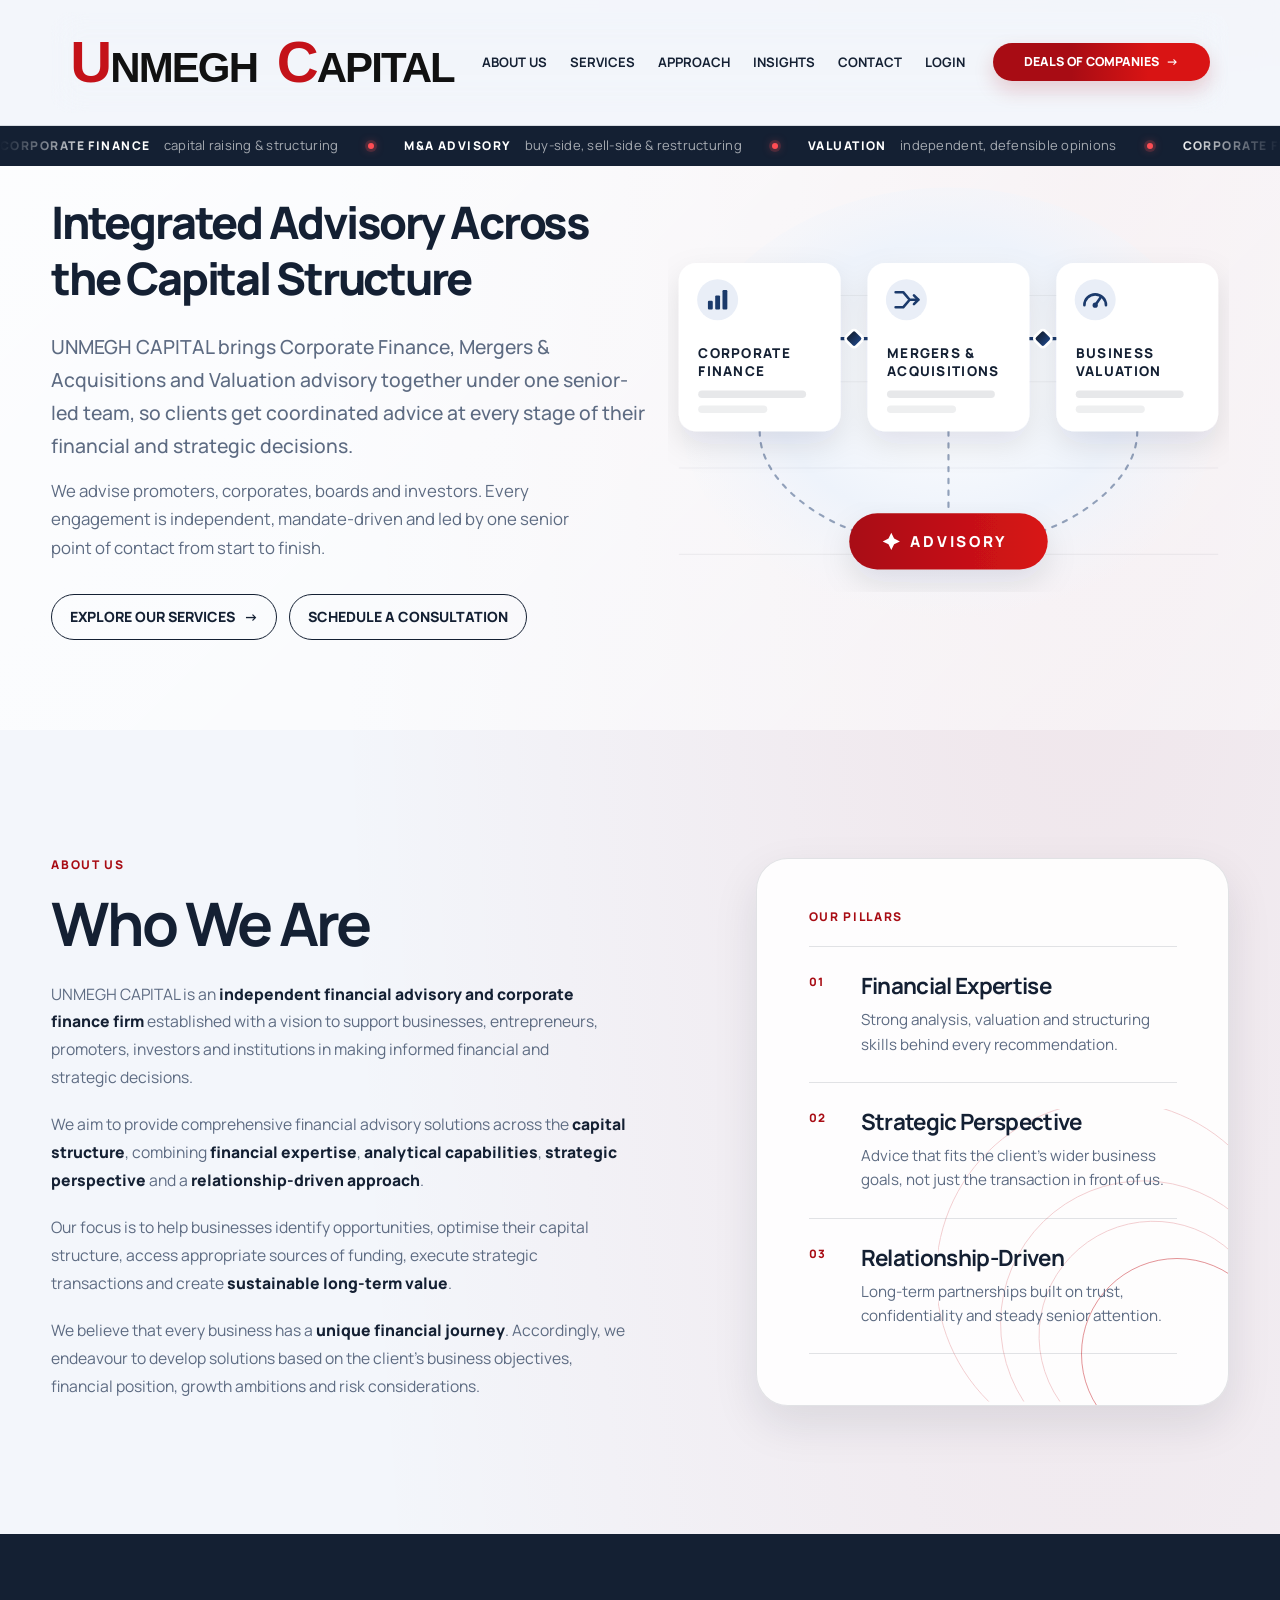
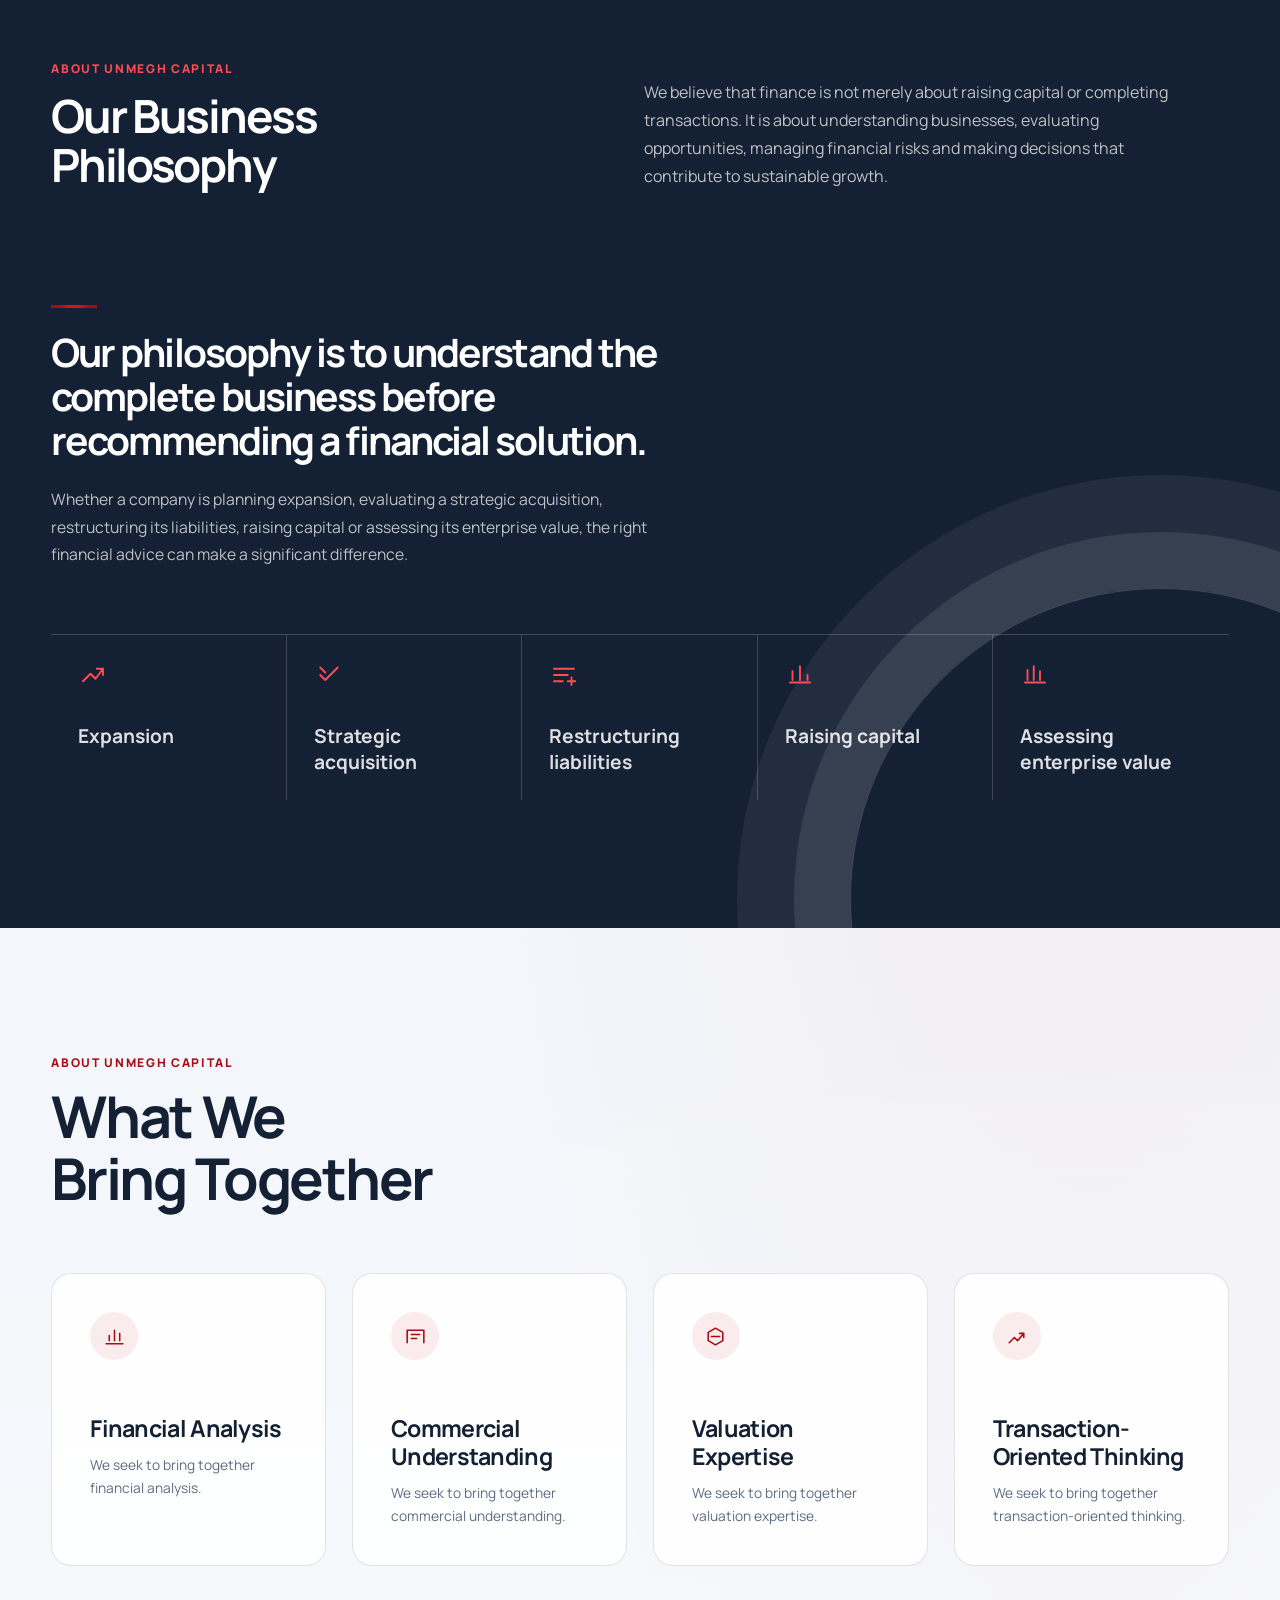
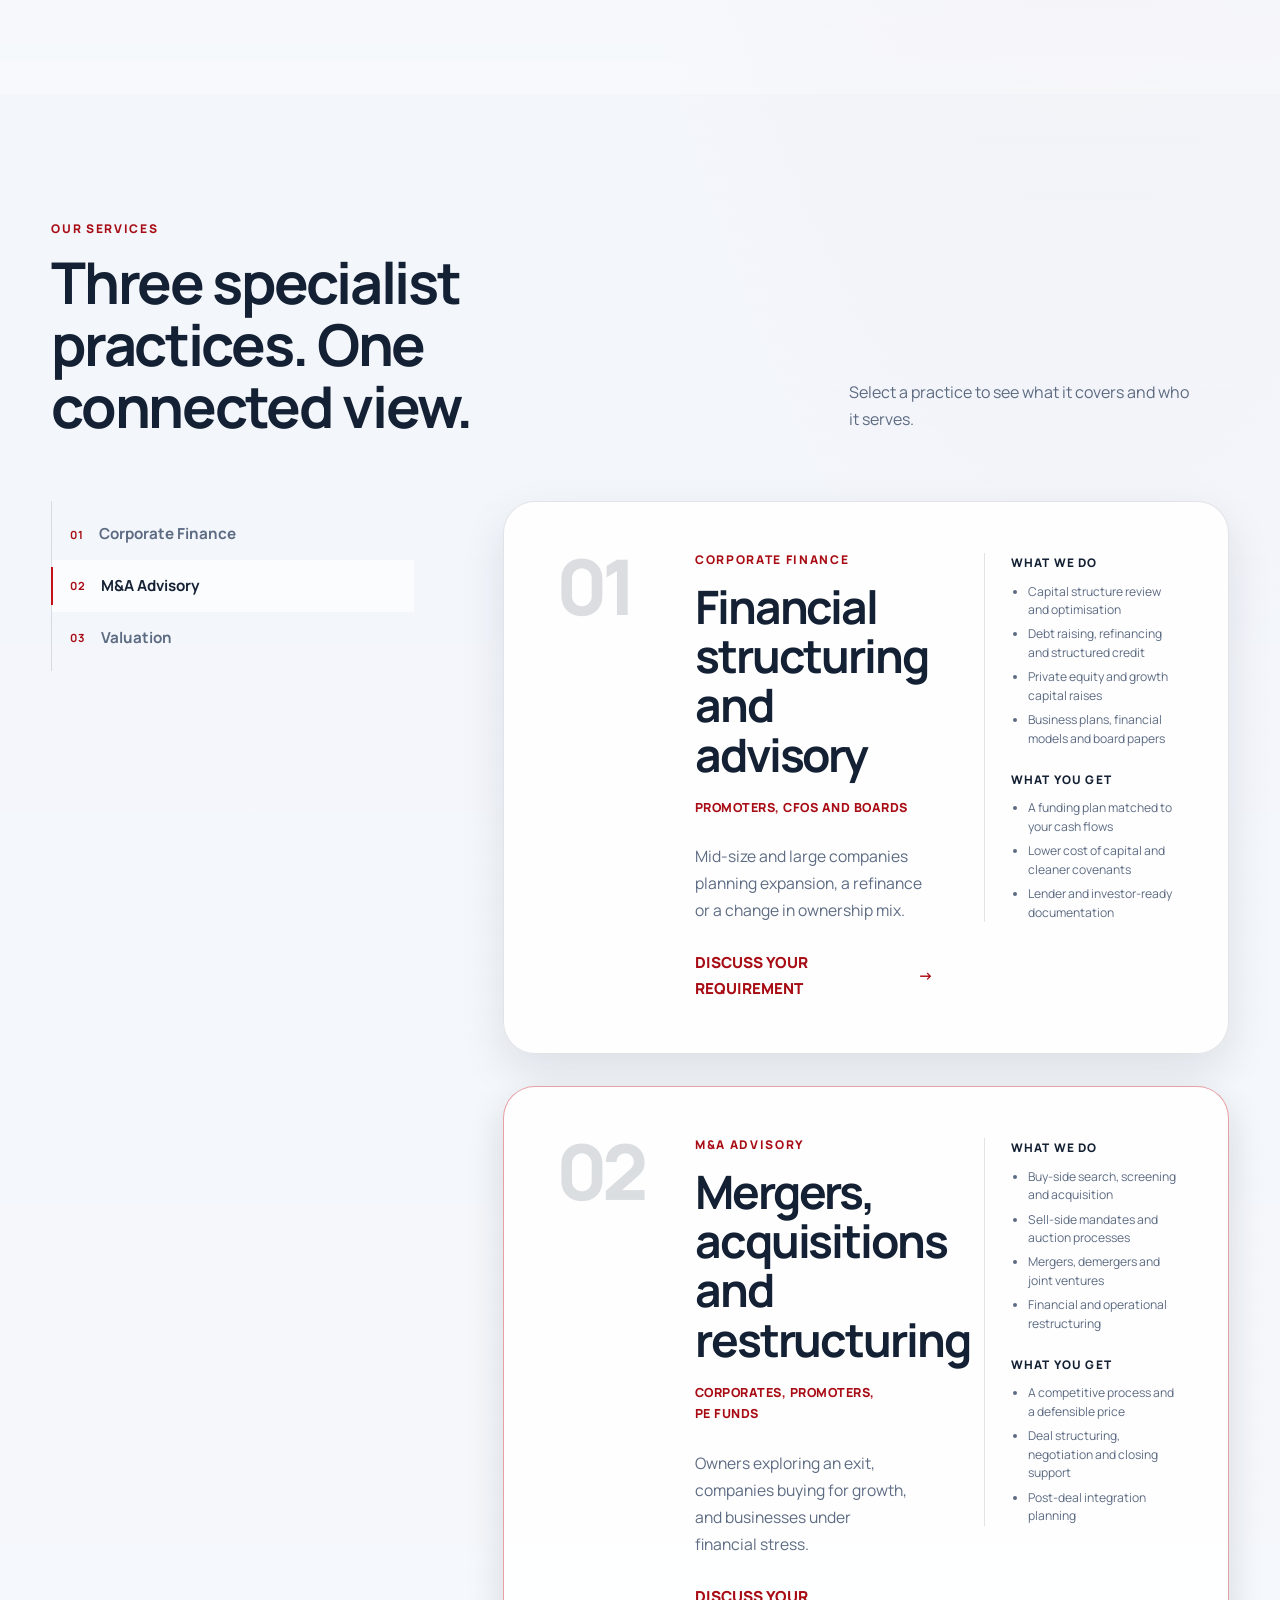
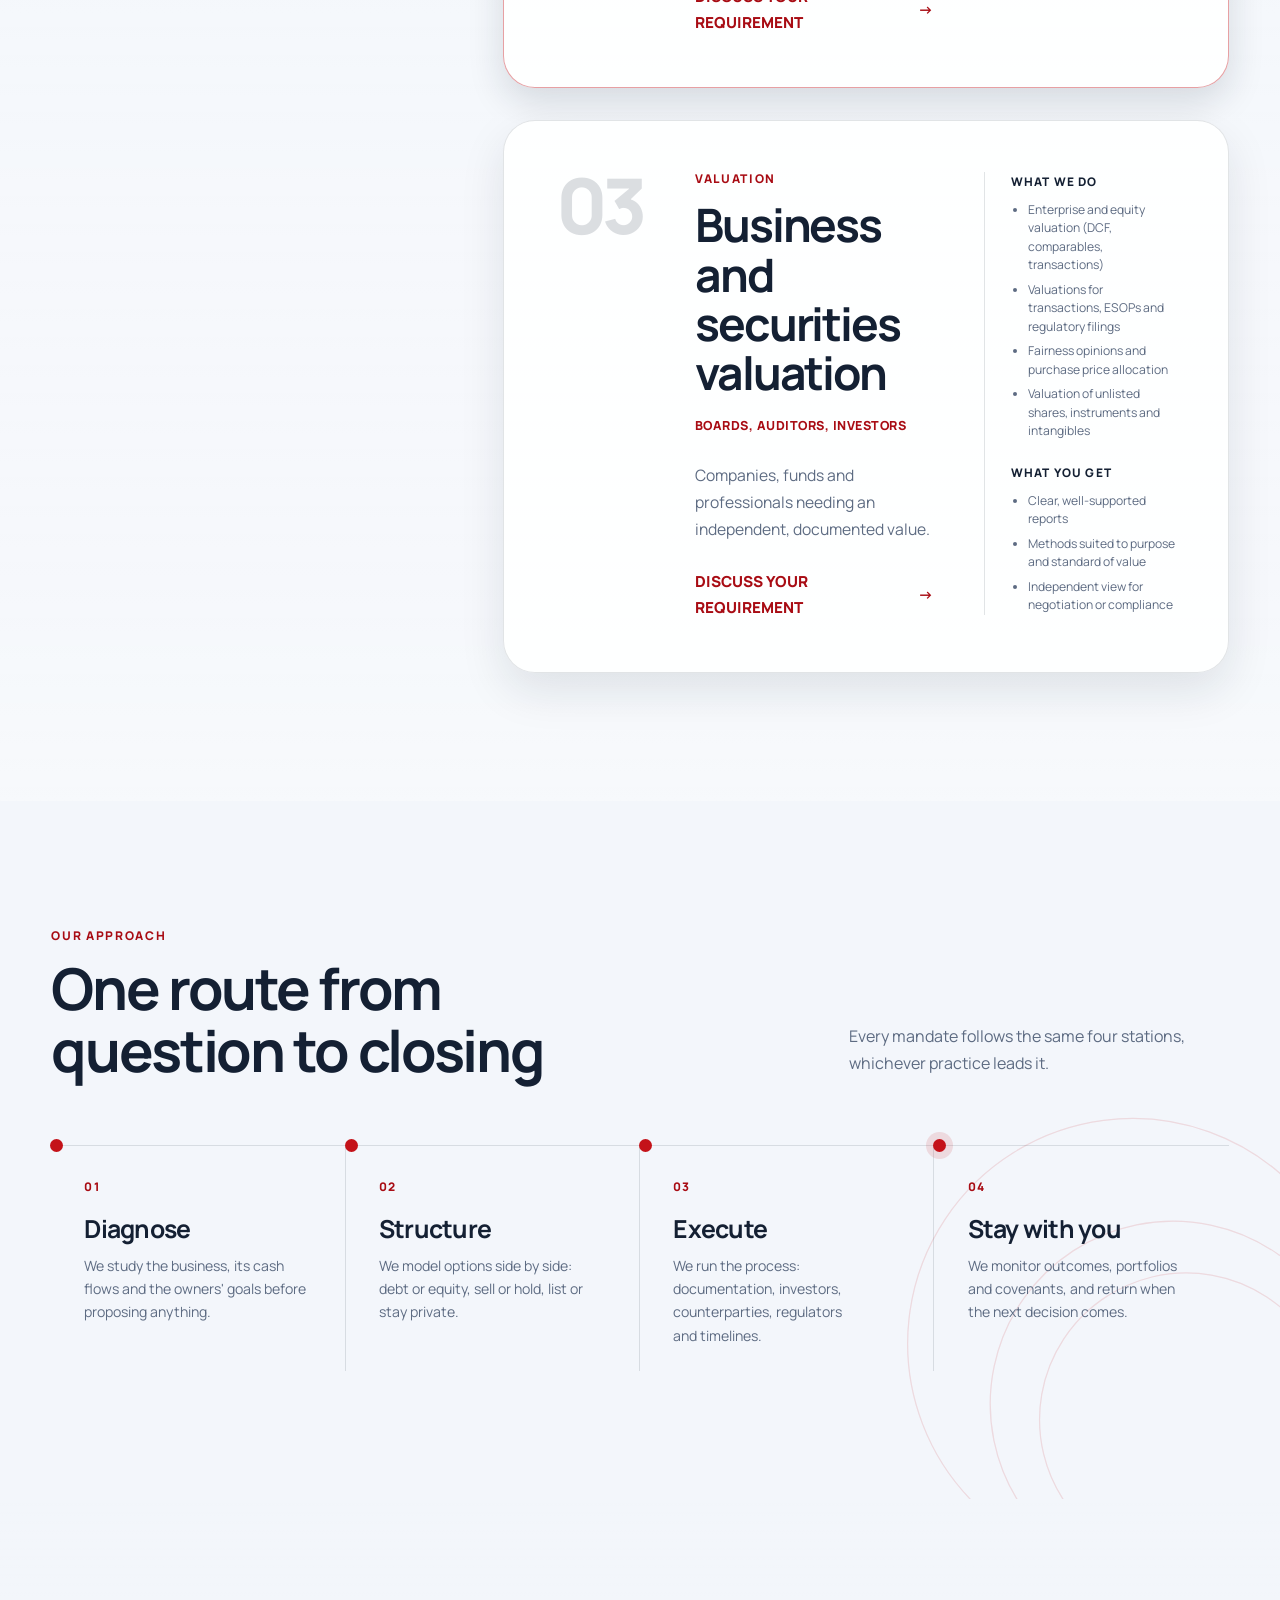
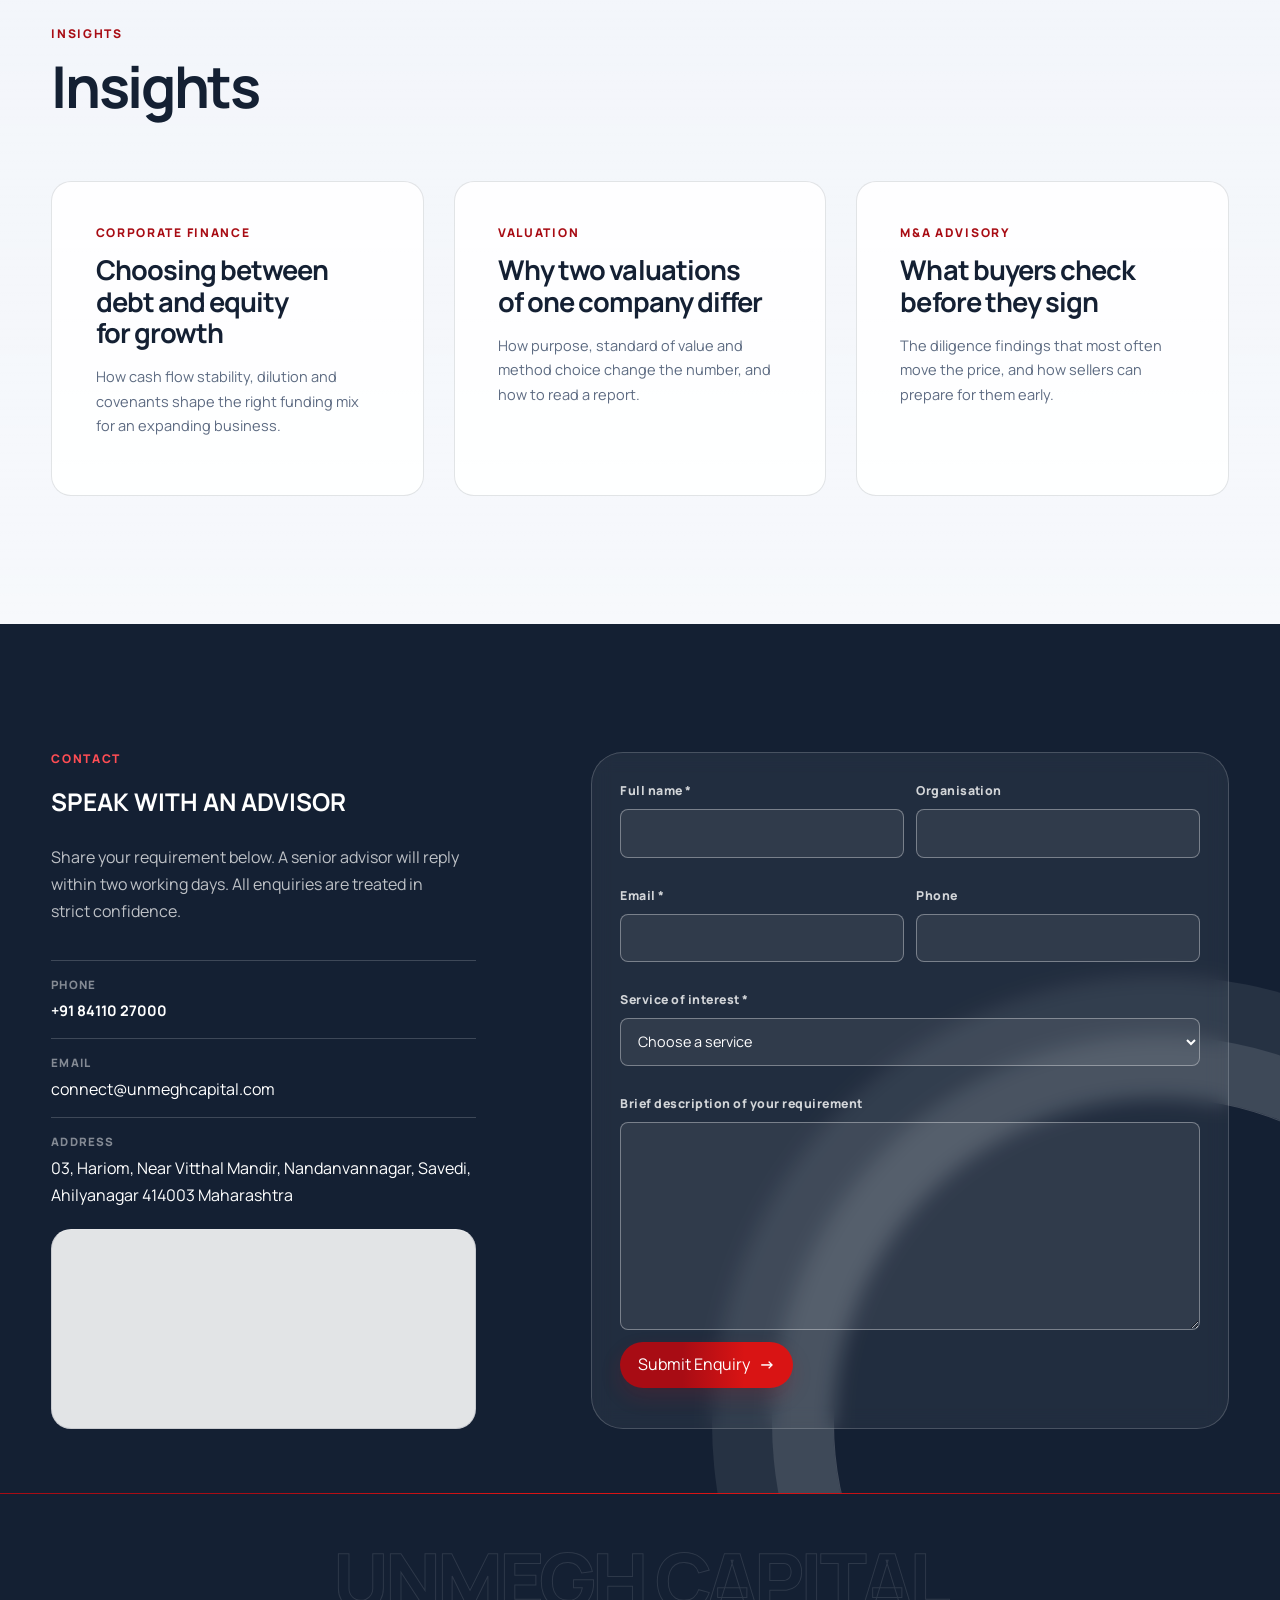
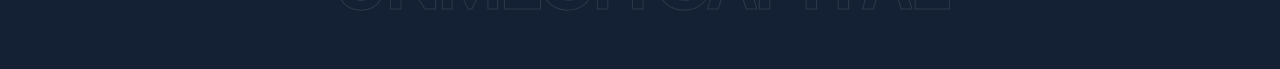
==== commit 64178d82: "Hero: style Explore Our Services like Schedule a Consultation Co-Authored-By: Claude Opus 5.5 <norep" ====
--- a/index.html
+++ b/index.html
@@ -51,7 +51,7 @@
             <p>UNMEGH CAPITAL brings Corporate Finance, Mergers &amp; Acquisitions and Valuation advisory together under one senior-led team, so clients get coordinated advice at every stage of their financial and strategic decisions.</p>
             <p class="home-hero__support">We advise promoters, corporates, boards and investors. Every engagement is independent, mandate-driven and led by one senior point of contact from start to finish.</p>
             <div class="home-hero__actions">
-              <a class="button button--primary" href="#services">Explore Our Services <b aria-hidden="true">&rarr;</b></a>
+              <a class="button button--outline" href="#services">Explore Our Services <b aria-hidden="true">&rarr;</b></a>
               <a class="button button--outline" href="#contact">Schedule a Consultation</a>
             </div>
           </div>
--- a/css/style.css
+++ b/css/style.css
@@ -943,6 +943,7 @@
 .home-hero__actions { display: flex; flex-wrap: wrap; gap: 12px; margin-top: 32px; }
 .button--outline { border-color: var(--text); color: var(--text); background: transparent; }
 .button--outline:hover { border-color: var(--accent); color: #fff; background: var(--accent); }
+.home-hero__actions .button { transition: transform .28s var(--ease), box-shadow .28s ease, background-color .28s ease, color .28s ease, border-color .28s ease; }
 .hero-facts { position: relative; z-index: 1; margin: 0; padding: 0; border-top: 1px solid var(--line); list-style: none; }
 .hero-facts li { display: grid; grid-template-columns: minmax(108px, .75fr) minmax(0, 1.25fr); gap: 18px; padding: 18px 0; border-bottom: 1px solid var(--line); }
 .hero-facts strong { color: var(--text); font-size: .78rem; font-weight: 800; line-height: 1.35; letter-spacing: .08em; text-transform: uppercase; }
